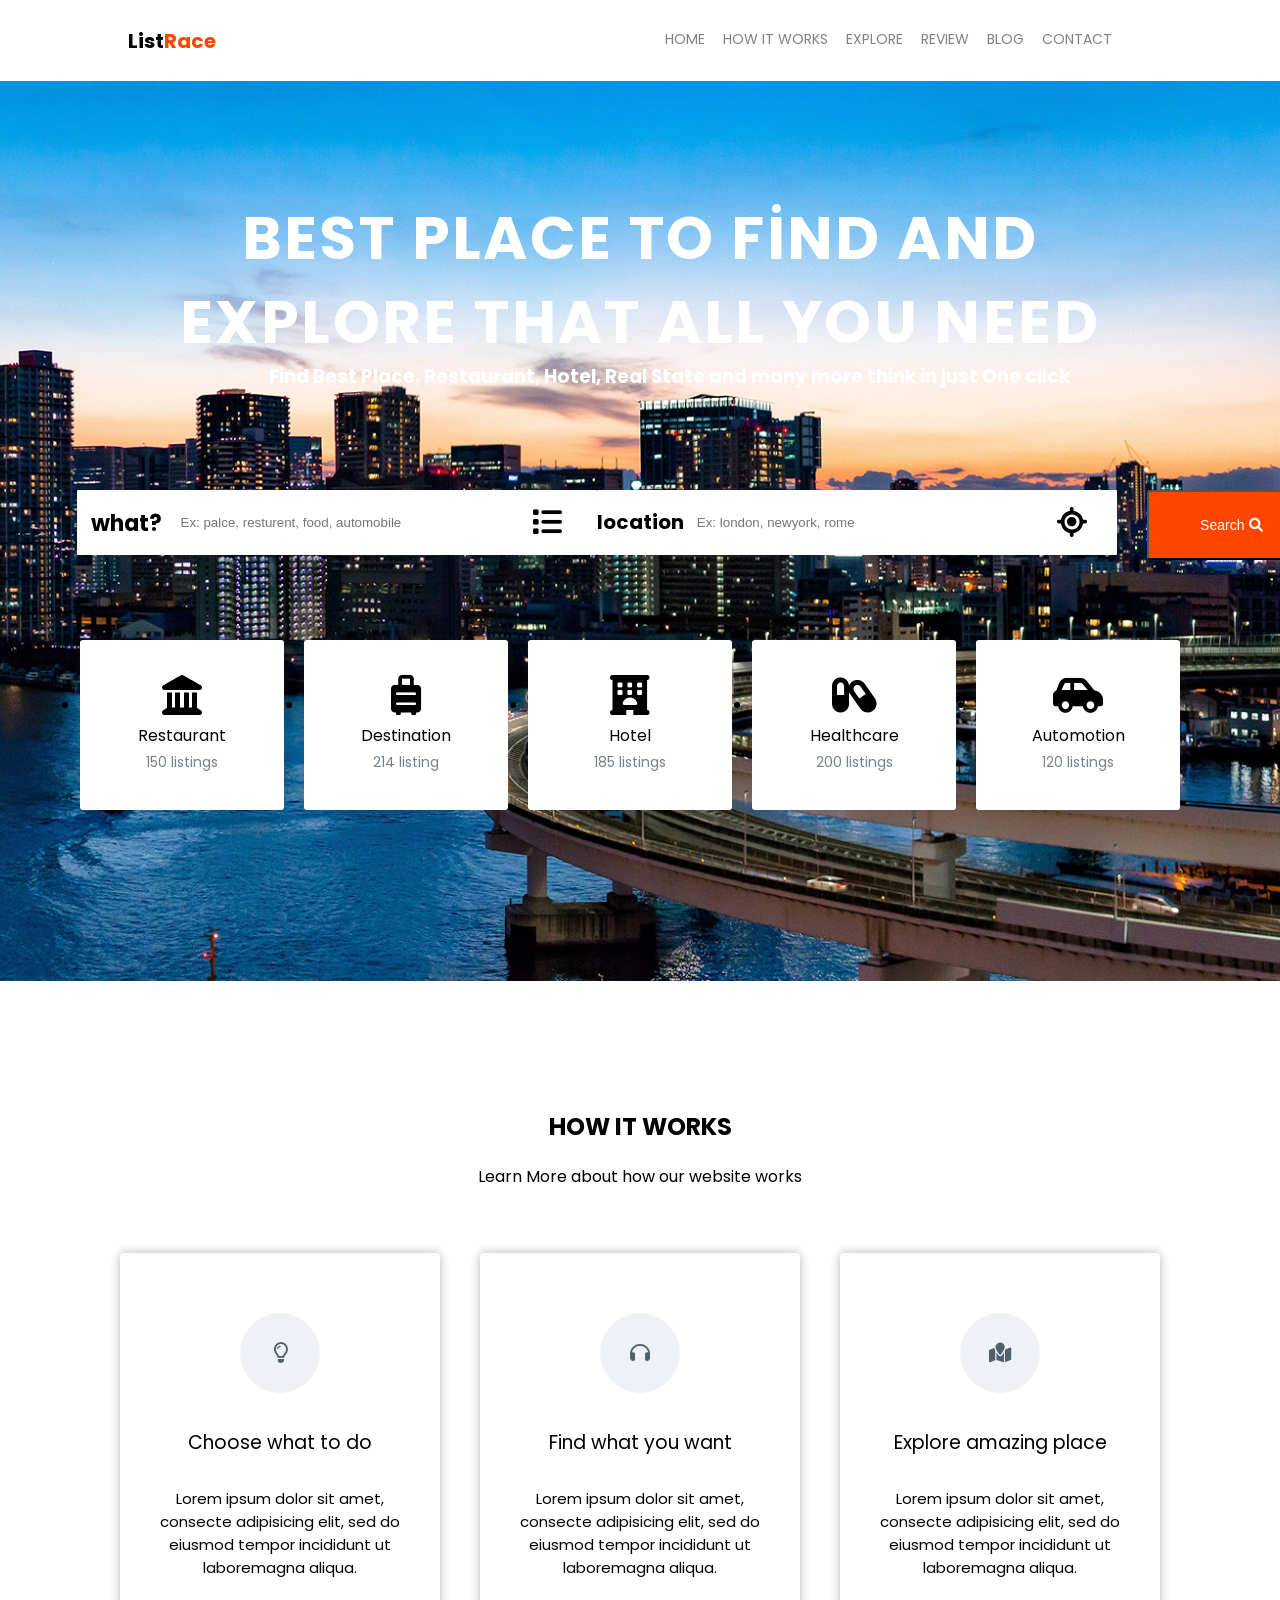
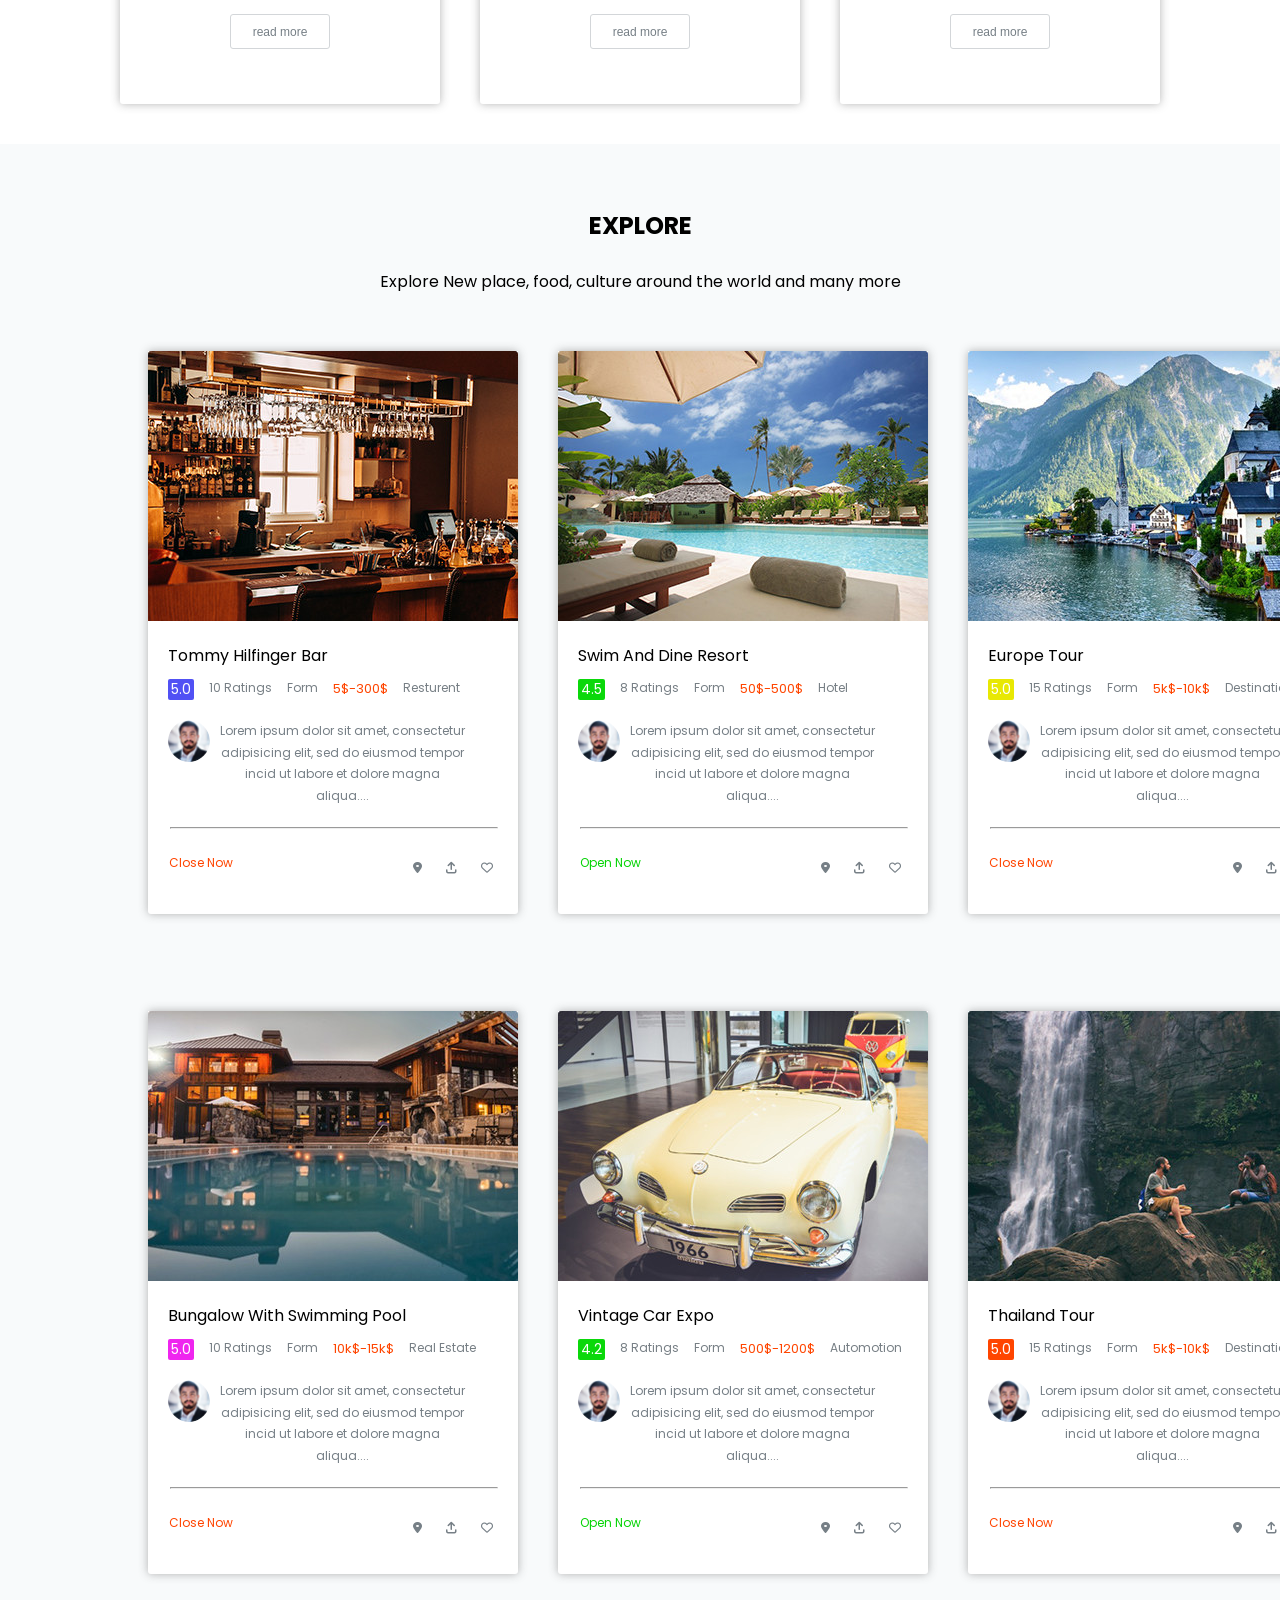
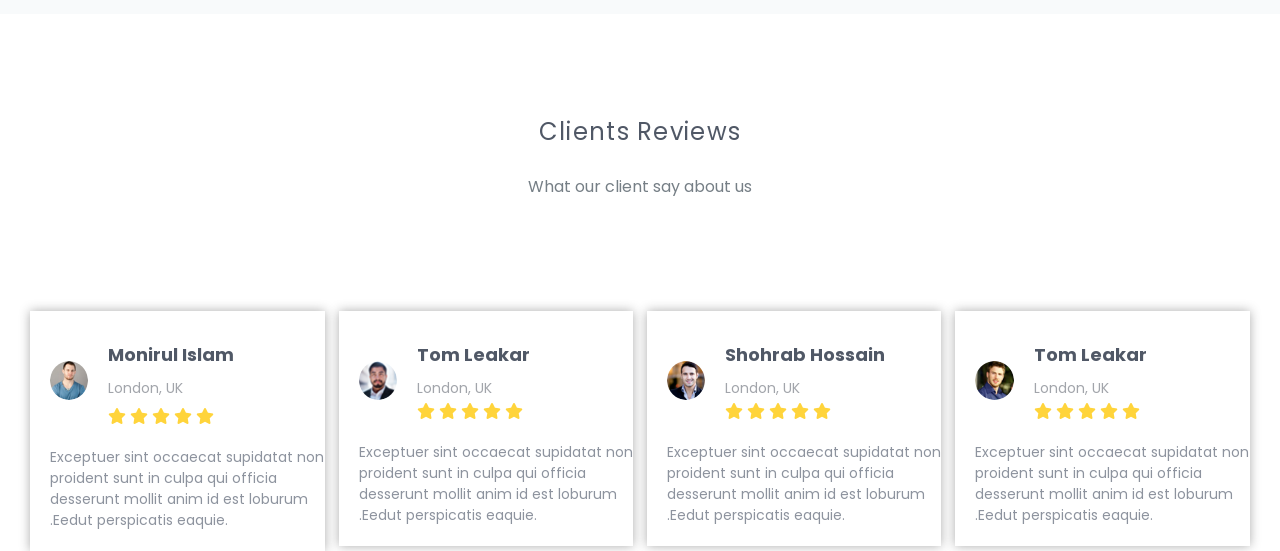
==== ListRace.html @ 0867ea4f "class=alti" ====
<!DOCTYPE html>
<html lang="tr">
<head>
     <meta charset="UTF-8">
     <meta name="viewport" content="width=device-width, initial-scale=1.0">
     <meta name="viewport" content="width=device-width, initial-scale=1.0">
     <title>site</title>
     <link rel="stylesheet" href="ListRace.css">
     <link rel="stylesheet" href="https://cdnjs.cloudflare.com/ajax/libs/font-awesome/6.0.0-beta3/css/all.min.css">
</head>
<body class="umumi">
    <div class="bir">
        <a class="List">List<span class="span">Race</span></a>
        <ul class="sira">
            <li><a class="biryazi" href="">HOME</a></li>
            <li><a class="biryazi" href="">HOW IT WORKS</a></li>
            <li><a class="biryazi" href="">EXPLORE</a></li>
            <li><a class="biryazi" href="">REVIEW</a></li>
            <li><a class="biryazi" href="">BLOG</a></li>
            <li><a class="biryazi" href="">CONTACT</a></li>
        </ul>
    </div>
    <div class="iki">
        <div class="fonn">
           <h3 class="best">Best place to find and explore
            that all you need</h3>
            <br>
            <h3 class="find">Find Best Place, Restaurant, Hotel, Real State and many more think in just One click</h3>
        </div>
        <div class="formlar">
        <div class="form">
            <h3 class="what">what?</h3>
            <i class="fa-solid fa-list"></i>
            <form action="#" method="post">
                <input class="form1" type="text" placeholder=" Ex: palce, resturent, food, automobile">
            </form>
        </div>
        <div class="form">
            <h3 class="location">location</h3>
            <i class="fa-solid fa-location-crosshairs"></i>
            <form action="#" method="post" >
                <input class="form1" type="text" placeholder="Ex: london, newyork, rome">
            </form>
        </div>
        <div>
            <button class="duyme1"> Search <i class="fa-solid fa-magnifying-glass"></i> </button>
        </div>
        </div>
       <div class="uc">
            <ul class="qutular">
                <li>
                    <div class="qutu">
                        <i class="fa-solid fa-landmark"></i>
                        <h2><a href="" class="Restaurant">Restaurant</a></h2>
                        <p class="listings">150 listings</p>
                    </div>
                </li>
                <li>
                    <div  class="qutu"> 
                        <i class="fa-solid fa-suitcase-rolling"></i>
                        <h2><a href="" class="Restaurant">Destination</a></h2>
                        <p class="listings">214 listing</p>
                    </div>
                </li>
                <li>
                    <div  class="qutu">
                        <i class="fa-solid fa-hotel"></i>
                        <h2><a href="" class="Restaurant">Hotel</a></h2>
                        <p class="listings">185 listings</p>
                    </div>
                </li>
                <li>
                    <div  class="qutu">
                        <i class="fa-solid fa-capsules"></i>
                        <h2><a href="" class="Restaurant">Healthcare</a></h2>
                        <p class="listings">200 listings</p>
                    </div>
                </li>
                <li>
                    <div  class="qutu">
                        <i class="fa-solid fa-car-side"></i>
                        <h2><a href="" class="Restaurant">Automotion</a></h2>
                        <p class="listings">120 listings</p>
                    </div>
                </li>
            </ul>
        </div>
    </div>
        <div class="dord">
            <div class="basliqhow">
                <h2>HOW IT WORKS</h2>
                <p class="learn">Learn More about how our website works</p>
            </div>
            <div class="qutular1">
                <div class="qutu1">
                    <div class="cevre1">
                        <i class="fa-regular fa-lightbulb fa-lg"></i>
                    </div>
                    <h2 class="choose1">Choose what to do</h2>
                    <p class="lorem1">Lorem ipsum dolor sit amet, consecte adipisicing elit, sed do eiusmod tempor incididunt ut laboremagna aliqua.</p>
                    <button class="button1">read more</button>
                </div>
                <div class="qutu1">
                    <div class="cevre1">
                        <i class="fa-solid fa-headphones fa-lg"></i>
                    </div>
                    <h2 class="choose1">Find what you want</h2>
                    <p class="lorem1">Lorem ipsum dolor sit amet, consecte adipisicing elit, sed do eiusmod tempor incididunt ut laboremagna aliqua.</p>
                    <button class="button1">read more</button>
                </div>
                <div class="qutu1">
                    <div class="cevre1">
                        <i class="fa-solid fa-map-location fa-lg"></i>
                    </div>
                    <h2 class="choose1">Explore amazing place</h2>
                    <p class="lorem1">Lorem ipsum dolor sit amet, consecte adipisicing elit, sed do eiusmod tempor incididunt ut laboremagna aliqua.</p>
                    <button class="button1">read more</button>
                </div>
            </div>
        </div>
        <div class="bes">
            <div class="basliqexplore">
                <h2>EXPLORE</h2>
                <p class="explorep2">Explore New place, food, culture around the world and many more</p>
            </div>
            <div class="qutular2">
                <div class="altqutu2">
                   <div class="qutu2">
                        <img src="image/e1.jpg" alt="">
                        <div class="gorunme2">
                            <button class="gorunmee2">best rated</button>
                        </div>
                        <div class="Gorunme2">
                            <i class="fa-solid fa-hashtag"></i>
                            <i class="fa-regular fa-bookmark"></i>
                        </div>
                        <h2 class="tommy2">Tommy Hilfinger Bar</h2>
                        <p class="p2">
                            <span class="bes1">5.0</span> 
                            <span class="rating2">10 ratings</span>
                            <span class="rating2">form</span>
                            <a class="price2">5$-300$</a>
                            <span class="rating2">resturent</span>
                        </p>
                        <div class="imgp">
                            <img class="img2" src="image/person.png" alt="">
                            <p class="lorem2">Lorem ipsum dolor sit amet, consectetur adipisicing elit, sed do eiusmod tempor incid ut labore et dolore magna aliqua....</p>
                        </div>
                        <hr class="xett2">
                        <div class="qutuson2">
                            <div class="close2">Close Now</div>
                            <div class="i2">
                                <i class="fa-solid fa-location-dot"></i>
                                <i class="fa-solid fa-arrow-up-from-bracket"></i>
                                <i class="fa-regular fa-heart"></i>
                            </div>
                        </div>
                   </div>
                   <div class="qutu2">
                        <img src="image/e2.jpg" alt="">
                        <div class="gorunme2">
                            <button class="gorunmee2">best rated</button>
                        </div>
                        <div class="Gorunme2">
                            <i class="fa-solid fa-hashtag"></i>
                            <i class="fa-regular fa-bookmark"></i>
                        </div>
                        <h2 class="tommy2">Swim And Dine Resort</h2>
                        <p class="p2">
                            <span class="bes2">4.5</span>
                            <span class="rating2">8 ratings</span>
                            <span class="rating2">form</span>
                            <a class="price2">50$-500$</a>
                            <span class="rating2"> hotel</span>
                        </p>
                        <div class="imgp">
                            <img class="img2" src="image/person.png" alt="">
                            <p class="lorem2">Lorem ipsum dolor sit amet, consectetur adipisicing elit, sed do eiusmod tempor incid ut labore et dolore magna aliqua....</p>
                        </div>
                        <hr class="xett2">
                        <div class="qutuson2">
                            <div class="open2">Open Now</div>
                            <div class="i2">
                                <i class="fa-solid fa-location-dot"></i>
                                <i class="fa-solid fa-arrow-up-from-bracket"></i>
                                <i class="fa-regular fa-heart"></i>
                            </div>
                        </div>
                   </div>
                   <div class="qutu2">
                        <img src="image/e3.jpg" alt="">
                        <div class="gorunme2">
                            <button class="gorunmee2">best rated</button>
                        </div>
                        <div class="Gorunme2">
                            <i class="fa-solid fa-hashtag"></i>
                            <i class="fa-regular fa-bookmark"></i>
                        </div>
                        <h2 class="tommy2">Europe Tour</h2>
                        <p class="p2">
                            <span class="bes3">5.0</span>
                            <span class="rating2">15 ratings</span>
                            <span class="rating2">form</span>
                            <a class="price2">5k$-10k$</a>
                            <span class="rating2">destination</span>
                        </p>
                        <div class="imgp">
                            <img class="img2" src="image/person.png" alt="">
                            <p class="lorem2">Lorem ipsum dolor sit amet, consectetur adipisicing elit, sed do eiusmod tempor incid ut labore et dolore magna aliqua....</p>
                        </div>
                        <hr class="xett2">
                        <div class="qutuson2">
                            <div  class="close2">Close Now</div>
                            <div class="i2">
                                <i class="fa-solid fa-location-dot"></i>
                                <i class="fa-solid fa-arrow-up-from-bracket"></i>
                                <i class="fa-regular fa-heart"></i>
                            </div>
                        </div>
                   </div>
                </div>
                <div class="altqutu2">
                    <div class="qutu2">
                        <img src="image/e4.jpg" alt="">
                        <div class="gorunme2">
                            <button class="gorunmee2">best rated</button>
                        </div>
                        <div class="Gorunme2">
                            <i class="fa-solid fa-hashtag"></i>
                            <i class="fa-regular fa-bookmark"></i>
                        </div>
                        <h2 class="tommy2">Bungalow With Swimming Pool</h2>
                        <p class="p2">
                            <span class="bes4">5.0</span>
                            <span class="rating2">10 ratings</span>
                            <span class="rating2">form</span> 
                            <a class="price2">10k$-15k$</a>
                            <span class="rating2">real estate</span>
                        </p>
                        <div class="imgp">
                            <img class="img2" src="image/person.png" alt="">
                            <p class="lorem2">Lorem ipsum dolor sit amet, consectetur adipisicing elit, sed do eiusmod tempor incid ut labore et dolore magna aliqua....</p>
                        </div>
                        <hr class="xett2">
                        <div class="qutuson2">
                            <div  class="close2">Close Now</div>
                            <div class="i2">
                                <i class="fa-solid fa-location-dot"></i>
                                <i class="fa-solid fa-arrow-up-from-bracket"></i>
                                <i class="fa-regular fa-heart"></i>
                            </div>
                        </div>
                    </div>
                    <div class="qutu2">
                        <img src="image/e5.jpg" alt="">
                        <div class="gorunme2">
                            <button class="gorunmee2">best rated</button>
                        </div>
                        <div class="Gorunme2">
                            <i class="fa-solid fa-hashtag"></i>
                            <i class="fa-regular fa-bookmark"></i>
                        </div>
                        <h2 class="tommy2">Vintage Car Expo</h2>
                        <p class="p2">
                            <span class="bes5">4.2</span>
                            <span class="rating2">8 ratings</span>
                            <span class="rating2">form</span> 
                            <a class="price2">500$-1200$</a>
                            <span class="rating2">automotion</span>
                        </p>
                        <div class="imgp">
                            <img class="img2" src="image/person.png" alt="">
                            <p class="lorem2">Lorem ipsum dolor sit amet, consectetur adipisicing elit, sed do eiusmod tempor incid ut labore et dolore magna aliqua....</p>
                        </div>
                        <hr class="xett2">
                        <div class="qutuson2">
                            <div class="open2">Open Now</div>
                            <div class="i2">
                                <i class="fa-solid fa-location-dot"></i>
                                <i class="fa-solid fa-arrow-up-from-bracket"></i>
                                <i class="fa-regular fa-heart"></i>
                            </div>
                        </div>
                    </div>
                    <div class="qutu2">
                        <img src="image/e6.jpg" alt="">
                        <div class="gorunme2">
                            <button class="gorunmee2">best rated</button>
                        </div>
                        <div class="Gorunme2">
                            <i class="fa-solid fa-hashtag"></i>
                            <i class="fa-regular fa-bookmark"></i>
                        </div>
                        <h2 class="tommy2">Thailand Tour</h2>
                        <p class="p2">
                            <span class="bes6">5.0</span>
                            <span class="rating2">15 ratings</span>
                            <span class="rating2">form</span>
                            <a class="price2">5k$-10k$</a>
                            <span class="rating2">destination</span>
                        </p>
                        <div class="imgp">
                            <img class="img2" src="image/person.png" alt="">
                            <p class="lorem2">Lorem ipsum dolor sit amet, consectetur adipisicing elit, sed do eiusmod tempor incid ut labore et dolore magna aliqua....</p>
                        </div>
                        <hr class="xett2">
                        <div class="qutuson2">
                            <div  class="close2">Close Now</div>
                            <div class="i2">
                                <i class="fa-solid fa-location-dot"></i>
                                <i class="fa-solid fa-arrow-up-from-bracket"></i>
                                <i class="fa-regular fa-heart"></i>
                            </div>
                        </div>
                    </div>
                </div>
            </div>
        </div>


        <div class="alti">
            <div class="altibasliq">
                <h2 class="clients">Clients Reviews</h2>
                <p class="whatour">What our client say about us</p>
            </div>
            <div class="altiqutular">
                <div class="altiqutu">
                    <div class="imgh2h4">
                        <img class="altiimg" src="image/c2 (1).png">
                        <div class="h2h4">
                            <h2 class="monirul">Monirul Islam</h2>
                            <h4 class="london">London, UK</h4>
                            <div class="star">
                                <i class="fa-solid fa-star" style="color: #FFD43B;"></i>
                                <i class="fa-solid fa-star" style="color: #FFD43B;"></i>
                                <i class="fa-solid fa-star" style="color: #FFD43B;"></i>
                                <i class="fa-solid fa-star" style="color: #FFD43B;"></i>
                                <i class="fa-solid fa-star" style="color: #FFD43B;"></i>
                            </div>
                        </div>
                    </div>
                    <div>
                       <p class="exceptuer"> Exceptuer sint occaecat supidatat non proident sunt in culpa qui officia desserunt mollit anim id est loburum .Eedut perspicatis eaquie.</p>
                    </div>
                </div>
                <div class="altiqutu">
                    <div class="imgh2h4">
                        <img class="altiimg" src="image/person.png">
                        <div class="h2h4">
                            <h2 class="monirul">Tom Leakar</h2>
                            <h4 class="london">London, UK</h4>
                            <div>
                                <i class="fa-solid fa-star" style="color: #FFD43B;"></i>
                                <i class="fa-solid fa-star" style="color: #FFD43B;"></i>
                                <i class="fa-solid fa-star" style="color: #FFD43B;"></i>
                                <i class="fa-solid fa-star" style="color: #FFD43B;"></i>
                                <i class="fa-solid fa-star" style="color: #FFD43B;"></i>
                            </div>
                        </div>
                    </div>
                    <div>
                       <p class="exceptuer"> Exceptuer sint occaecat supidatat non proident sunt in culpa qui officia desserunt mollit anim id est loburum .Eedut perspicatis eaquie.</p>
                    </div>
                </div>
                <div class="altiqutu">
                    <div class="imgh2h4">
                        <img class="altiimg" src="image/c3.png">
                        <div class="h2h4">
                            <h2 class="monirul">Shohrab Hossain</h2>
                            <h4 class="london">London, UK</h4>
                            <div>
                                <i class="fa-solid fa-star" style="color: #FFD43B;"></i>
                                <i class="fa-solid fa-star" style="color: #FFD43B;"></i>
                                <i class="fa-solid fa-star" style="color: #FFD43B;"></i>
                                <i class="fa-solid fa-star" style="color: #FFD43B;"></i>
                                <i class="fa-solid fa-star" style="color: #FFD43B;"></i>
                            </div>
                        </div>
                    </div>
                    <div>
                       <p class="exceptuer"> Exceptuer sint occaecat supidatat non proident sunt in culpa qui officia desserunt mollit anim id est loburum .Eedut perspicatis eaquie.</p>
                    </div>
                </div>
                <div class="altiqutu">
                    <div class="imgh2h4">
                        <img class="altiimg" src="image/c4.png">
                        <div class="h2h4">
                            <h2 class="monirul">Tom Leakar</h2>
                            <h4 class="london">London, UK</h4>
                            <div>
                                <i class="fa-solid fa-star" style="color: #FFD43B;"></i>
                                <i class="fa-solid fa-star" style="color: #FFD43B;"></i>
                                <i class="fa-solid fa-star" style="color: #FFD43B;"></i>
                                <i class="fa-solid fa-star" style="color: #FFD43B;"></i>
                                <i class="fa-solid fa-star" style="color: #FFD43B;"></i>
                            </div>
                        </div>
                    </div>
                    <div>
                       <p class="exceptuer"> Exceptuer sint occaecat supidatat non proident sunt in culpa qui officia desserunt mollit anim id est loburum .Eedut perspicatis eaquie.</p>
                    </div>
                </div>
            </div>
        </div>
</body>
---- ListRace.css ----
*{
    padding: 0;
    margin: 0;
}
@font-face {
    font-family: 'Poppins';
    src: url('fonts/Poppins-Regular.ttf') format('truetype');
    font-weight: normal;
    font-style: normal; 
}

@font-face {
    font-family: 'Poppins'; 
    src: url('fonts/Poppins-Bold.ttf') format('truetype'); 
    font-weight: bold; 
    font-style: normal;
}

.umumi{
    font-family:'poppins', sans-serif;
    display: flex;
    flex-direction: column;
}
.bir{
    position: sticky;
    top:0;
    background-color: white;
    z-index: 3;
    padding-top: 2%;
    padding-bottom: 2%;
    width:100%;
    height: 10%;
}
.sira{
    display:flex;
    float: right;
    list-style:none;
    margin-right: 150px;
}
.biryazi:hover{
    color:orangered;
}
.biryazi{
    margin-right: 18px;
    font-size: 14px;
    font-weight: 500;
    color:rgb(128, 128, 128);
    text-decoration: dotted;
}
.List{
    margin-left:10%;
    font-weight:700 ;
    font-size: 20px;
    text-transform: capitalize;
}
.span{
    font-weight:700 ;
    font-size: 20px;
    text-transform: capitalize;
    color: orangered;
}

.iki{
    background-image:url(image/download.jpg);
    background-size: cover;
    background-position: center; 
    background-repeat: no-repeat;
    position: relative; 
    width:100%;
    height: 100vh;
    display:flex;
    flex-direction: column;
}
.best{
    text-transform: uppercase;
    letter-spacing: 2.4px;
    line-height: 1.4;
    font-size: 60px;
    text-align: center;
    margin-top: 9%;
    margin-left:13%;
    margin-right:13%;
    position: absolute;
    color: white; 

}
.find{
    text-align: center;
    margin-top:20%;
    margin-left:21%;
    position: absolute;
    color: white;
}
.formlar{
    display: flex;
    margin-top: 30%;
    margin-left:6%;
}
.form1{
    height: 65px;
    width: 350px;
    padding-left: 100px;
    padding-right: 70px;
    border:0;
    border-radius: 1px;
    transition: none
}
.form1:focus{
    outline: none;
    transform: none;
}
.what{
    position: absolute;
    margin-top: 17px;
    padding-left: 14px;
    font-size: 22px;
}
.location{
    position: absolute;
    margin-top: 17px;
    padding-left:0;
    font-size: 20px;
    padding-right: 10px;
}
.fa-location-crosshairs{
    position: absolute;
    margin-top:17px;
    margin-left:460px;
    font-size: 30px;
}
.fa-list{
    position: absolute;
    margin-top:17px;
    margin-left:455px;
    font-size: 30px;
}
.duyme1{
   background-color: orangered;
   display: flex;
    justify-content: center;
    align-items: center;
    font-size: 14px;
    color:white;
    width: 170px;
    height: 70px;
    text-transform: capitalize;
    margin-left: 30px;
    border-radius: 3px;
}
.duyme1:hover{
    background-color:rgb(210, 27, 27);
    transition: 1s;
}
.fa-magnifying-glass{
    margin-left: 5px;
}
.qutu{
    background-color: white;
    display: flex;
    align-items: center;
    flex-direction: column;
    justify-content: center;
    width: 204px;
    height: 170px;
    border-radius: 3px;
    margin-right: 20px;
    margin-bottom: 20px;
    box-shadow: 0 0 10px rgba(71, 71, 71, .2);
}
.qutu:hover{
    background-color: orangered;
    transition: 1s;
}
.qutu:hover a,
.qutu:hover i, 
.qutu:hover h2, 
.qutu:hover p {
    color: white;
}
.Restaurant{
    display: inline-block;
    text-decoration: none;
    color:black;
    font-size: 16px;
    padding: 0;
    font-weight: 500;
}
.listings{
    margin: 0;
    color: #778188;
    font-size: 14px;
    line-height: 1.8;
}
.fa-landmark{
    font-size:40px;
}
.fa-suitcase-rolling{
    font-size:40px;
}
.fa-hotel{
    font-size:40px;
}
.fa-capsules{
    font-size:40px;
}
.fa-car-side{
    font-size:40px;
}
.qutular{
    display:flex;
    justify-content: center;
    margin-top:80px;
}

.dord{
    margin-top:10%;
    width:100%;
    height: 100%;
}
.basliqhow{
    display: flex;
    flex-direction: column;
    text-align: center;
}
.learn{
    margin-top: 20px;
}
.qutular1{
    margin-top: 5%;
    display: flex;
    justify-content: center;
}
.qutu1{
    padding-bottom: 35px;
    margin-left:20px;
    margin-right:20px;
    margin-bottom: 40px;
    box-shadow: 0 0 10px rgba(71, 71, 71, .4);
    width:25%;
    text-align: center;
    border-radius: 3px;
}
.qutu1:hover{
    background-color:orangered;
    transition: 1s;
}
.qutu1:hover i{
    background-color:orangered;
}
.qutu1:hover h2,
.qutu1:hover p{
    color: white;
}
.qutu1:hover button{
    color: orangered;
}
.qutu1:hover button{
    background-color: white;
}
.cevre1{
    margin-top: 60px;
    display: inline-block;
    color: #50616c;
    width: 80px;
    height: 80px;
    line-height: 80px;
    background: #eef2f6;
    border-radius: 50%;
}
.choose1{
    margin-top: 35px;
    font-weight: 500;
    font-size: 19px;
}
.lorem1{
    margin-top: 30px;
    font-size:15px ;
    margin-left:20px;
    margin-right:20px;

}
.button1{
    margin-bottom: 20px;
    margin-top: 35px;
    display: inline-block;
    width: 100px;
    height: 35px;
    font-size: 12px;
    background: 0 0;
    color: #767f86;
    border: 1px solid #d3d6d9;
    border-radius: 3px;
}

.bes{
    display: flex;
    flex-direction: column;
    background-color: #f8fafb;
}
.basliqexplore{
    margin-top: 5%;
    display: flex;
    flex-direction: column;
    text-align: center;
}
.explorep2{
    margin-top:2%;
}
.qutular2{
    display: flex;
    flex-direction: column;
    margin-left:10%;
}
.altqutu2{
    display: flex;
    margin-top:5%;
}
.qutu2:hover {
    box-shadow: 0 0 10px #767f86;
    transition: 1s;
}
.qutu2{
    background-color: white;
    padding-bottom: 35px;
    margin-left:20px;
    margin-right:20px;
    margin-bottom: 40px;
    box-shadow: 0 0 10px rgba(71, 71, 71, .4);
    text-align: center;
    border-radius: 3px;
    position: relative; 
    transition: box-shadow 0.3s ease; 
}
.gorunme2 {
    position: absolute;
    bottom:54%;
    left:30px;
    transform: translate(-50%, -50%); 
    opacity: 0; 
    transform: translateY(30px);
    transition: opacity 0.3s ease, transform 0.3s ease; 
}
.qutu2:hover .gorunme2 {
    opacity: 1; 
    transform: translateY(0);
}
.gorunmee2 {
    padding: 5px 5px;
    background-color:orangered;
    color:white;
    border: none;
    font-size: 12px;
    font-weight: bold;
    cursor: pointer;
    border-radius: 5px;
    transition: background-color 0.3s ease;
}
.gorunmee2:hover {
    background-color:orangered;
    color: white;
}
.Gorunme2{
    display: flex;
    position: absolute;
    bottom:54%;
    left:310px;
    transform: translate(-50%, -50%); 
    opacity: 0; 
    transform: translateY(30px);
    transition: opacity 0.3s ease, transform 0.3s ease; 
}
.qutu2:hover .Gorunme2 {
    opacity: 1; 
    transform: translateY(0);
}
.fa-hashtag{
    padding: 7px 7px;
    margin-right:6px;
    background-color:rgb(49, 46, 83);
    color:white;
    border: none;
    font-size: 12px;
    font-weight: bold;
    cursor: pointer;
    transition: background-color 0.3s ease;
}
.fa-hashtag:hover{
    background-color:rgb(49, 46, 83);
    color: white;
}
.fa-bookmark{
    padding: 7px 7px;
    margin-right:6px;
    background-color:rgb(49, 46, 83);
    color:white;
    border: none;
    font-size: 12px;
    font-weight: bold;
    cursor: pointer;
    transition: background-color 0.3s ease;
}
.fa-bookmark:hover{
    background-color:rgb(49, 46, 83);
    color: white;
}
.p2{
    margin-top: 3%;
    display: flex;
}
.tommy2{
    margin-top: 4%;
    margin-left: 20px;
    text-align: left;
    font-size: 16px;
    padding: 0;
    font-weight: 500;
}
.bes1{
    font-size:14px;
    background-color: rgb(81, 81, 244);
    color: white;
    border-radius:2px;
    padding-left:3px;
    padding-right: 3px;
    margin-left:20px;
}
.bes2{
    font-size:14px;
    background-color:rgb(10, 216, 10);
    color: white;
    border-radius:2px;
    padding-left:3px;
    padding-right: 3px;
    margin-left:20px;
}
.bes3{
    font-size:14px;
    background-color:rgb(232, 232, 3);
    color: white;
    border-radius:2px;
    padding-left:3px;
    padding-right: 3px;
    margin-left:20px;
}
.bes4{
    font-size:14px;
    background-color:rgb(239, 37, 239);
    color: white;
    border-radius:2px;
    padding-left:3px;
    padding-right: 3px;
    margin-left:20px;
}
.bes5{
    font-size:14px;
    background-color:rgb(10, 216, 10);
    color: white;
    border-radius:2px;
    padding-left:3px;
    padding-right: 3px;
    margin-left:20px;
}
.bes6{
    font-size:14px;
    background-color:orangered;
    color: white;
    border-radius:2px;
    padding-left:3px;
    padding-right: 3px;
    margin-left:20px;
}
.rating2{
    margin-left:15px;
    font-size: 12px;
    color: #777f85;
    text-transform: capitalize;
    font-weight: 400;
}
.price2{
    margin-left:15px;
    color:orangered;
    font-size:13px ;
}
.imgp{
    margin-top:20px;
    display: flex;
    padding-left:20px;
}
.img2{
    cursor: pointer;
    width:12%;
    height:12%;
    border-radius:50%;
}
.lorem2{
    margin-left: 7px;
    width: 250px;
    font-size:12px;
    color: #767f86;
    line-height: 1.8;
}
.xett2{
    color: #afb2b4;
    width: 88%;  
    margin-left:6%;
    margin-top:20px;
}
.qutuson2{
    display: flex;
    justify-content: center;
    margin-top:25px;
    margin-left: 15px;
}
.i2{
    margin-left: 180px;
}
.close2{
    cursor: pointer;
    color: orangered;
    font-size:12px;
}
.open2{
    cursor: pointer;
    color: rgb(6, 212, 6);
    font-size:12px;
}
.fa-location-dot{
    cursor: pointer;
    margin-right:20px;
    font-size: 12px;
    color: #767f86;
}
.fa-location-dot:hover{
    color: orangered;
}
.fa-arrow-up-from-bracket{
    cursor: pointer;
    margin-right:20px;
    font-size: 12px;
    color: #767f86;
}
.fa-arrow-up-from-bracket:hover{
    color: orangered;
}
.fa-heart{
    cursor: pointer;
    margin-right:20px;
    font-size: 12px;
    color: #767f86;
}
.fa-heart:hover{
    color: orangered;
}



.altibasliq{
    display: flex;
    flex-direction: column;
    text-align: center;
}
.clients{
    margin-top: 100px;
    color: #505866;
    font-size: 24px;
    font-weight:500;
    margin-bottom:24px;
    letter-spacing: 1.3px;
}
.whatour{
    font-size: 16px;
    color: #767f86;
    line-height: 1.8;
    text-transform: initial;
}
.altiqutular{
    display: flex;
    justify-content: center;
}
.altiqutu{
    margin-left:7px;
    margin-right:7px;
    margin-top: 110px;
    height:100%;
    width:23%;
    background-color: white;
    display: flex;
    flex-direction: column;
    box-shadow: 0 0 10px rgba(47, 47, 47, 0.4);
}
.altiimg{
    margin-top:50px;
    margin-left: 20px;
    width:13%;
    height:13%;
    border-radius:50%;
}
.imgh2h4{
    display: flex;
}
.h2h4{
    margin-top: 30px;
    margin-left: 20px;
}
.monirul{
    color: #505866;
    font-size:18px;
}
.london{
    color: #a2a5ab;
    font-size: 14px;
    font-weight: 400;
    margin-top: 10px;
}
.star{
    margin-top:5px;
}
.exceptuer{
    margin-left: 20px;
    margin-top:18px;
    color: #8d939e;
    font-size: 14px;
    font-weight:300;
    padding-bottom: 20px;
}
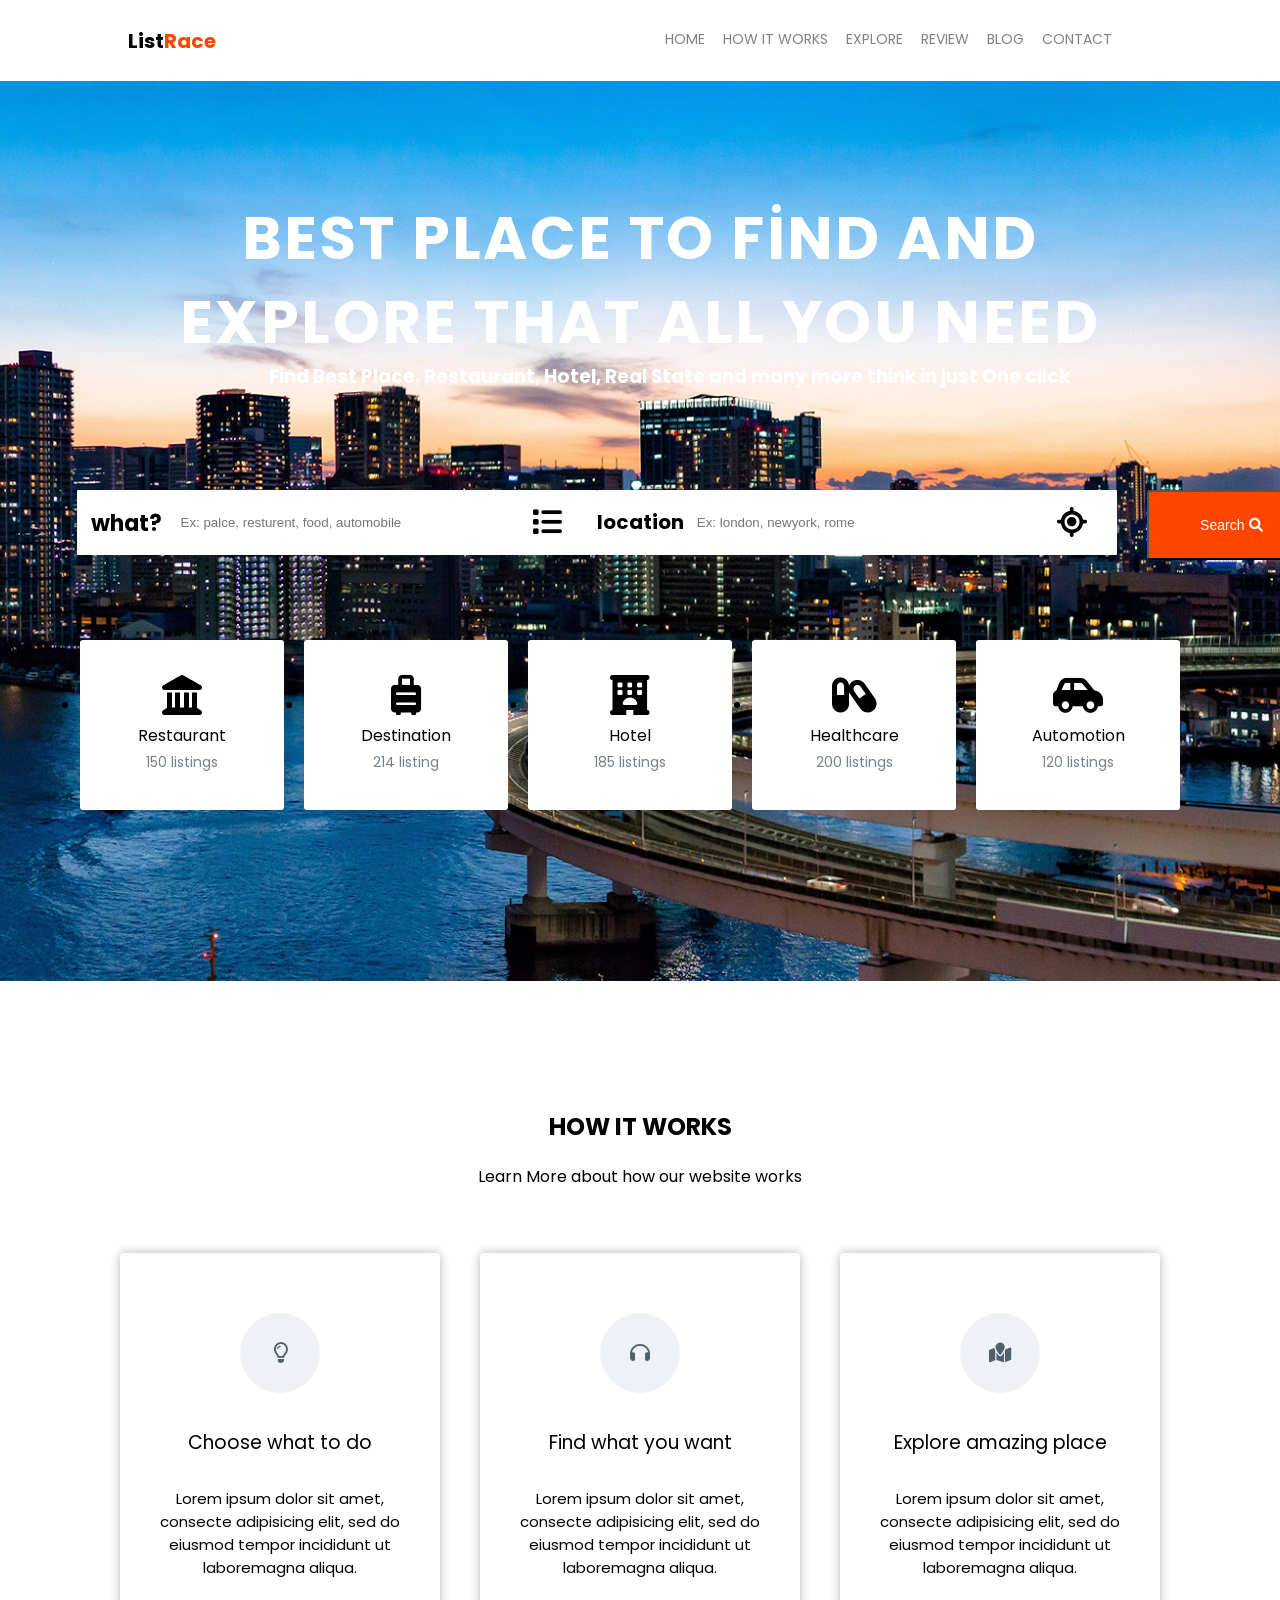
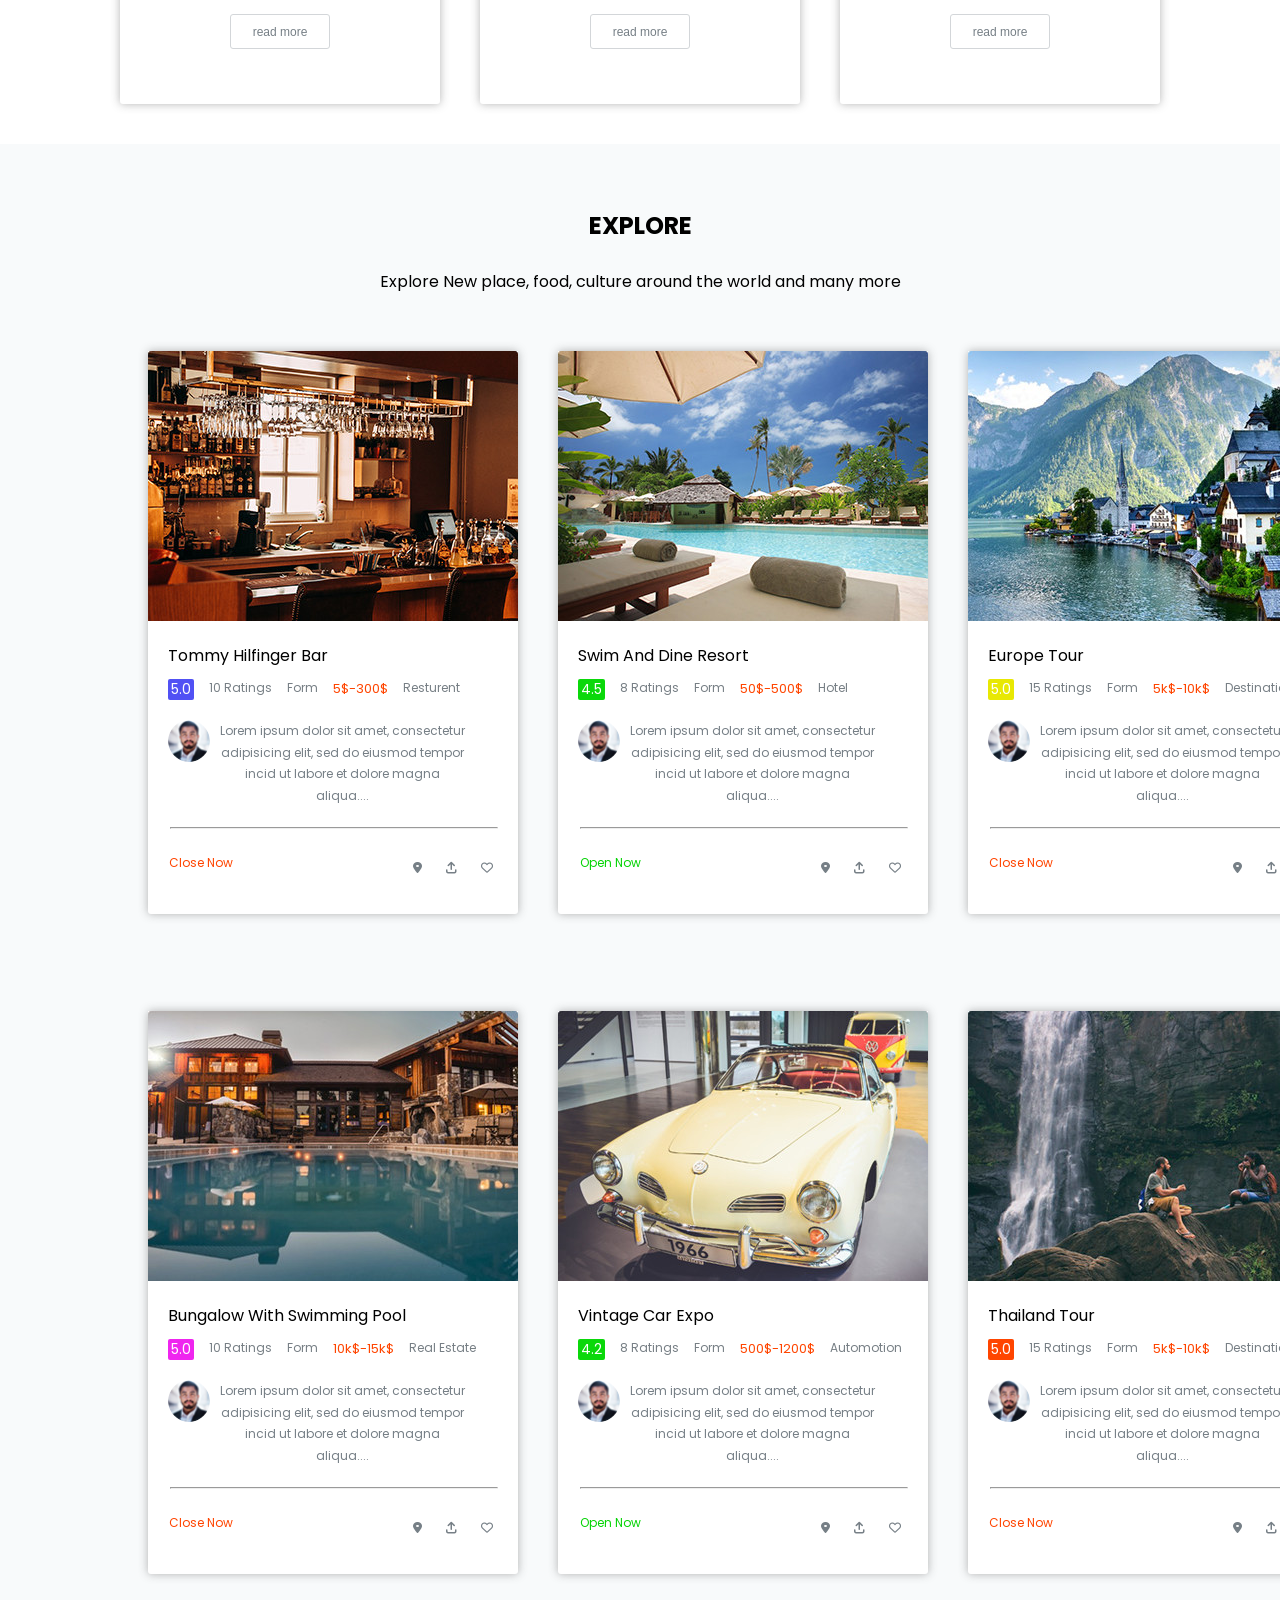
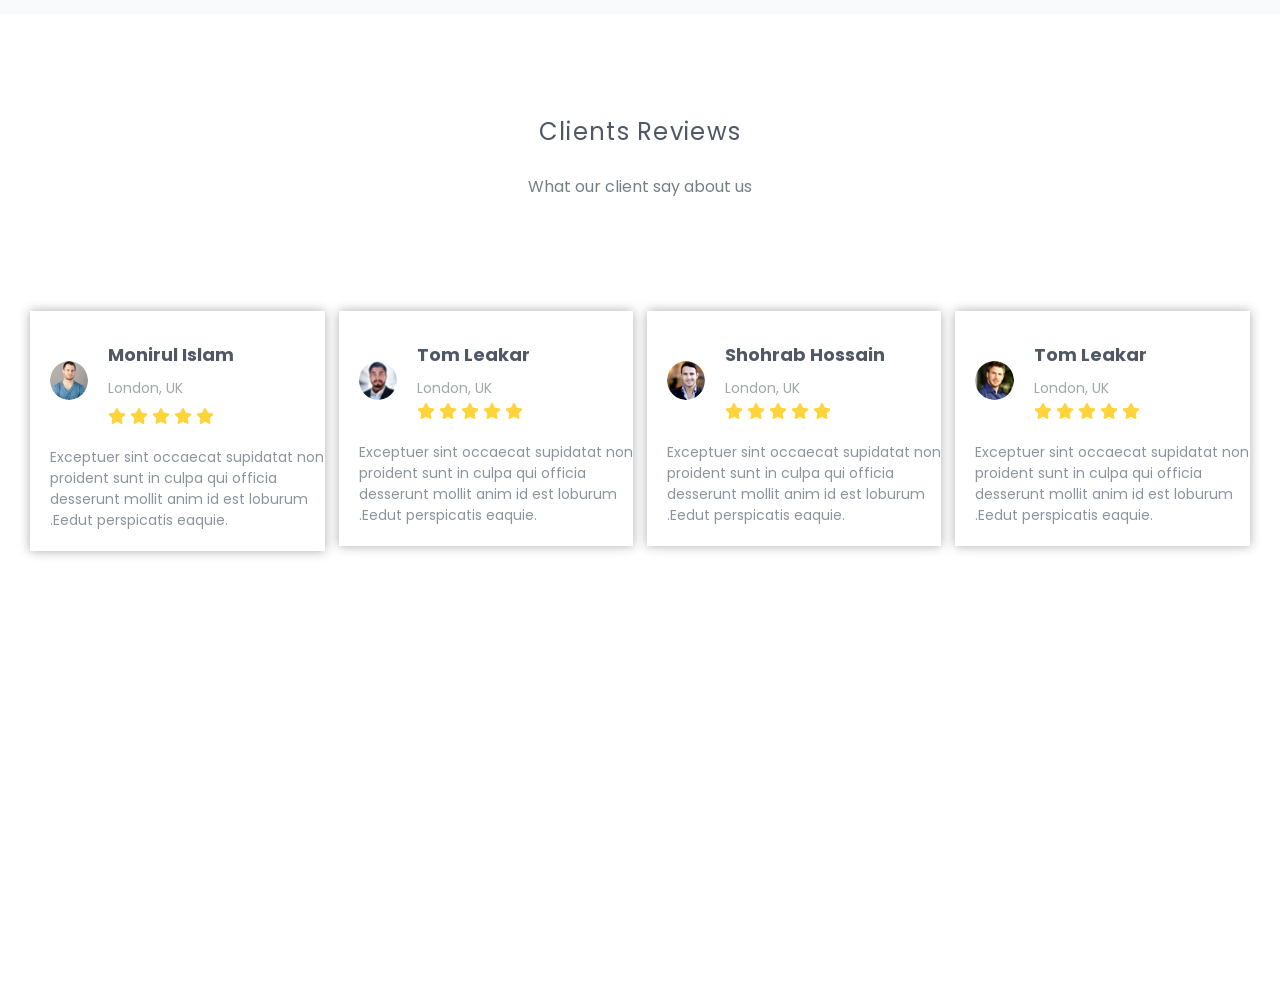
==== commit fc42d88e: "class=yeddi" ====
--- a/ListRace.html
+++ b/ListRace.html
@@ -402,4 +402,24 @@
                 </div>
             </div>
         </div>
+        <div class="yeddi">
+            <div class="qutularyeddi">
+                <div class="qutuyeddi">
+                    <div class="k">90 K+</div>
+                    <h3 class="listing">listings</h3>
+                </div>
+                <div class="qutuyeddi">
+                    <div class="k">40 K+</div>
+                    <h3 class="listing">listing categories</h3>
+                </div>
+                <div class="qutuyeddi">
+                    <div class="k">65 K+</div>
+                    <h3 class="listing">visitors</h3>
+                </div>
+                <div class="qutuyeddi">
+                    <div class="k">50 K+</div>
+                    <h3 class="listing">happy clients</h3>
+                </div>
+            </div>
+        </div>
 </body>
--- a/ListRace.css
+++ b/ListRace.css
@@ -553,7 +553,9 @@
 }
 
 
-
+.alti{
+    padding-bottom:70px;
+}
 .altibasliq{
     display: flex;
     flex-direction: column;
@@ -623,18 +625,51 @@
     font-weight:300;
     padding-bottom: 20px;
 }
-
-
-
-
-
-
-
-
-
-
-
-
-
-
-
+.yeddi{
+    position: relative;
+    display: flex;
+    align-items: center;
+    background: url(image/counter-banner.jpg) no-repeat fixed;
+    background-position: center;
+    background-size: cover;
+    padding: 127px 0 120px;
+}
+.qutularyeddi{
+    margin-left: 10%;
+    display: flex;
+}
+.qutuyeddi{
+    text-align: center;
+    padding-right: 15px;
+    padding-left: 15px;
+    margin-right: auto;
+    margin-left:auto;
+    margin-left:60px;
+}
+.k{
+    display: flex;
+    justify-content: center;
+    color:white;
+    font-size: 60px;
+}
+.listing{
+    color:white;
+    font-size: 24px;
+    text-transform: capitalize;
+    font-weight: 500;
+}
+
+
+
+
+
+
+
+
+
+
+
+
+
+
+
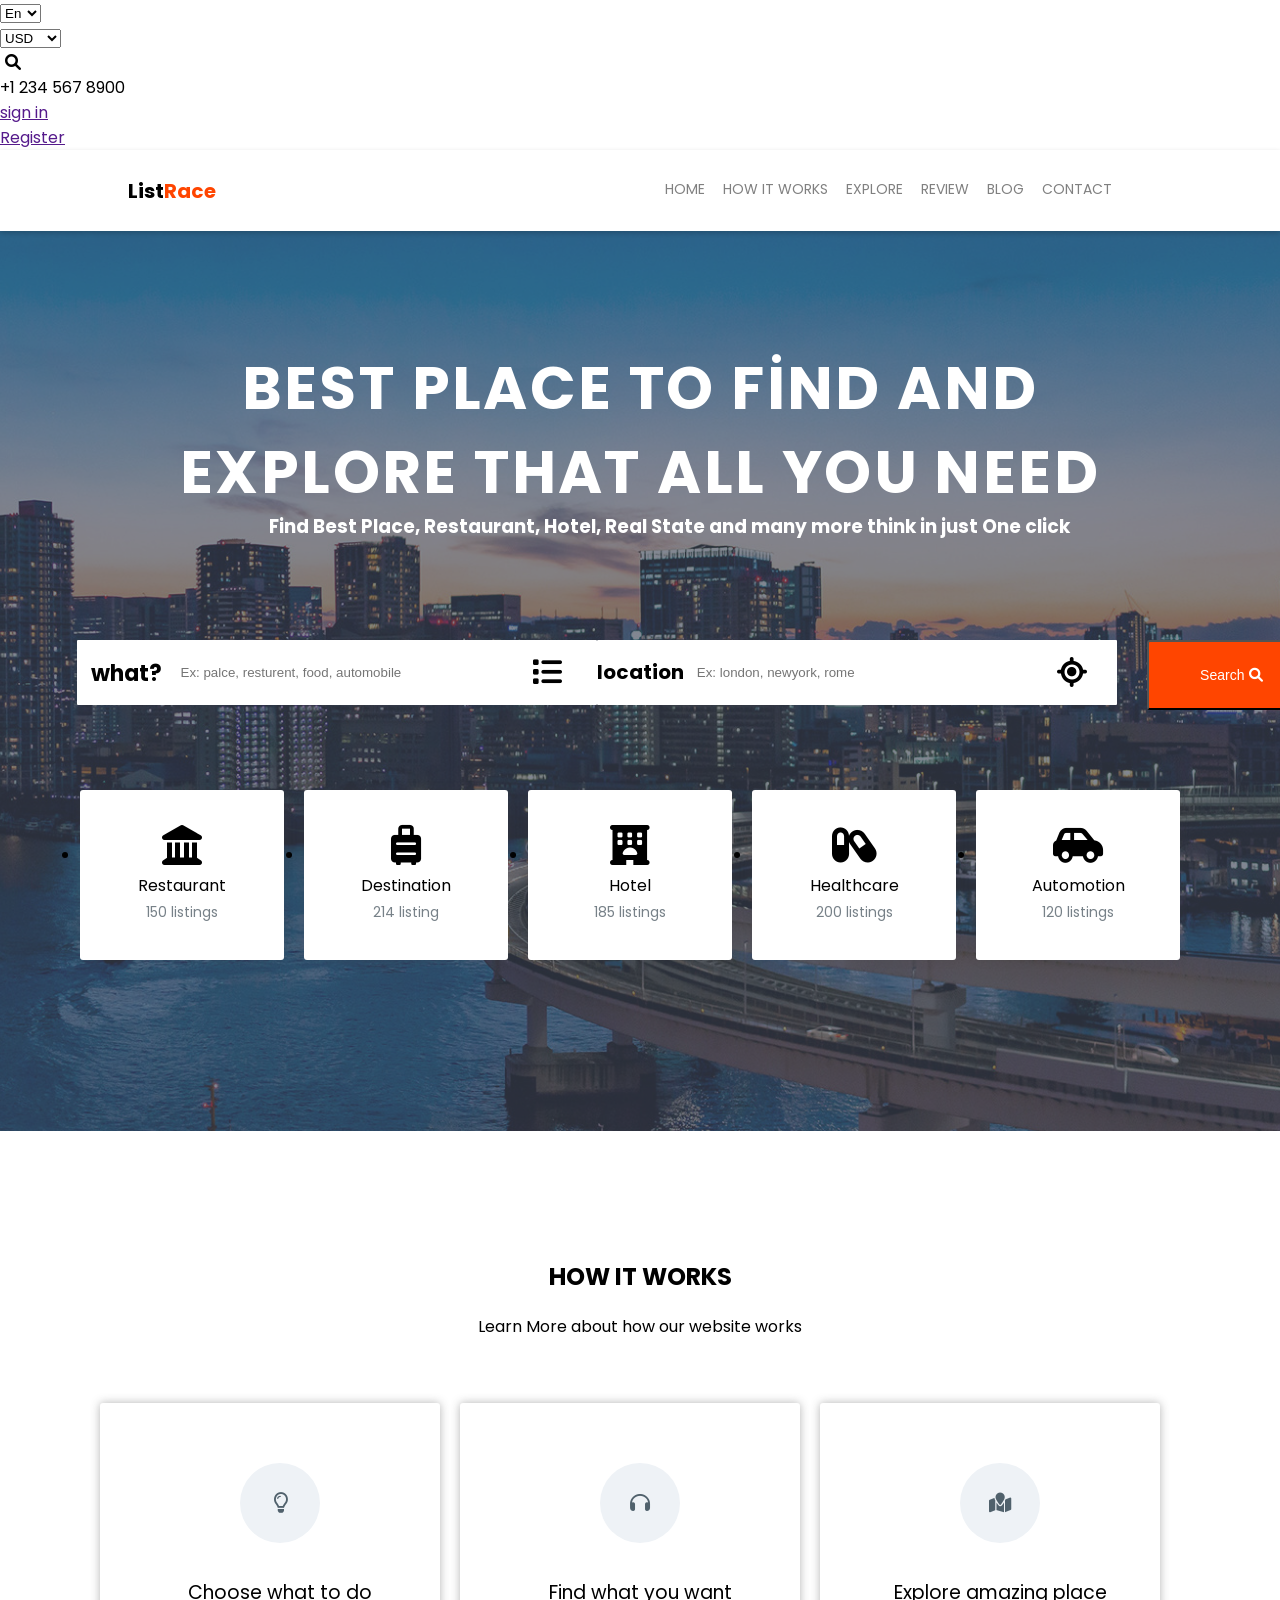
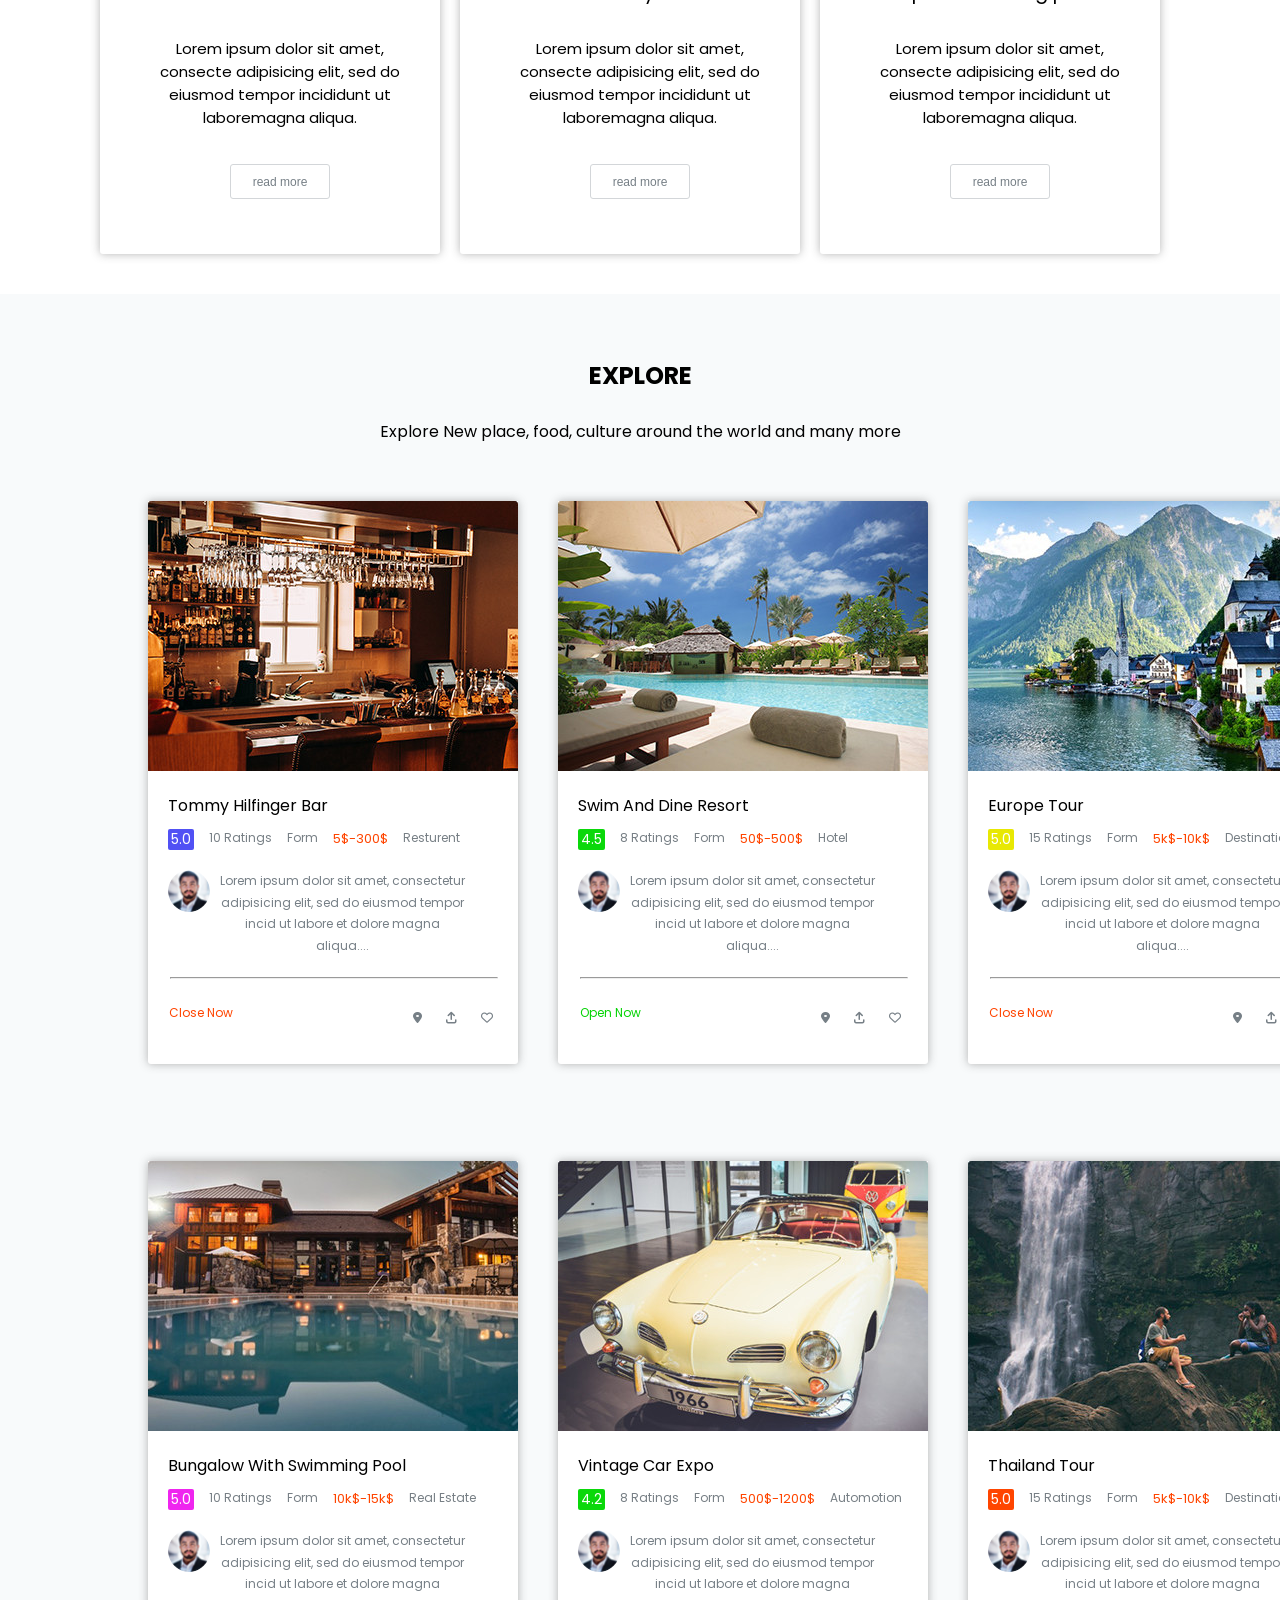
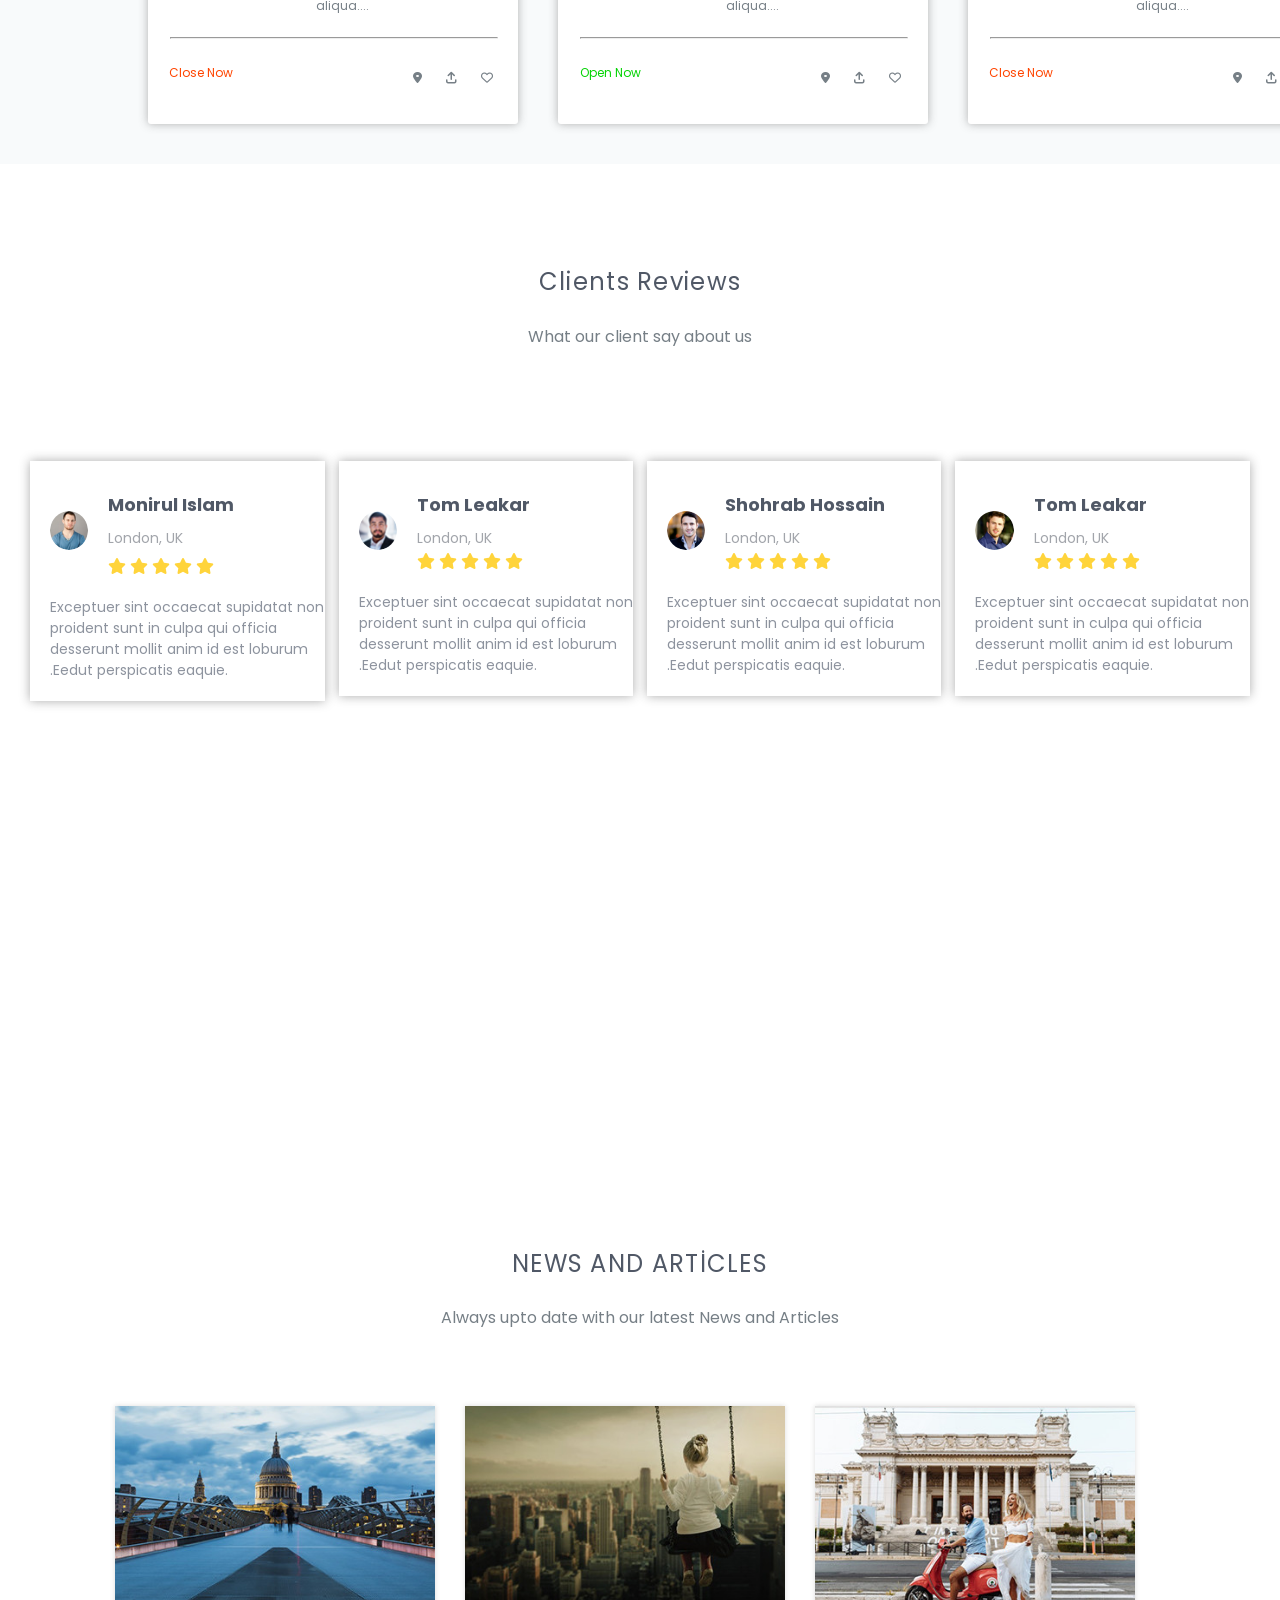
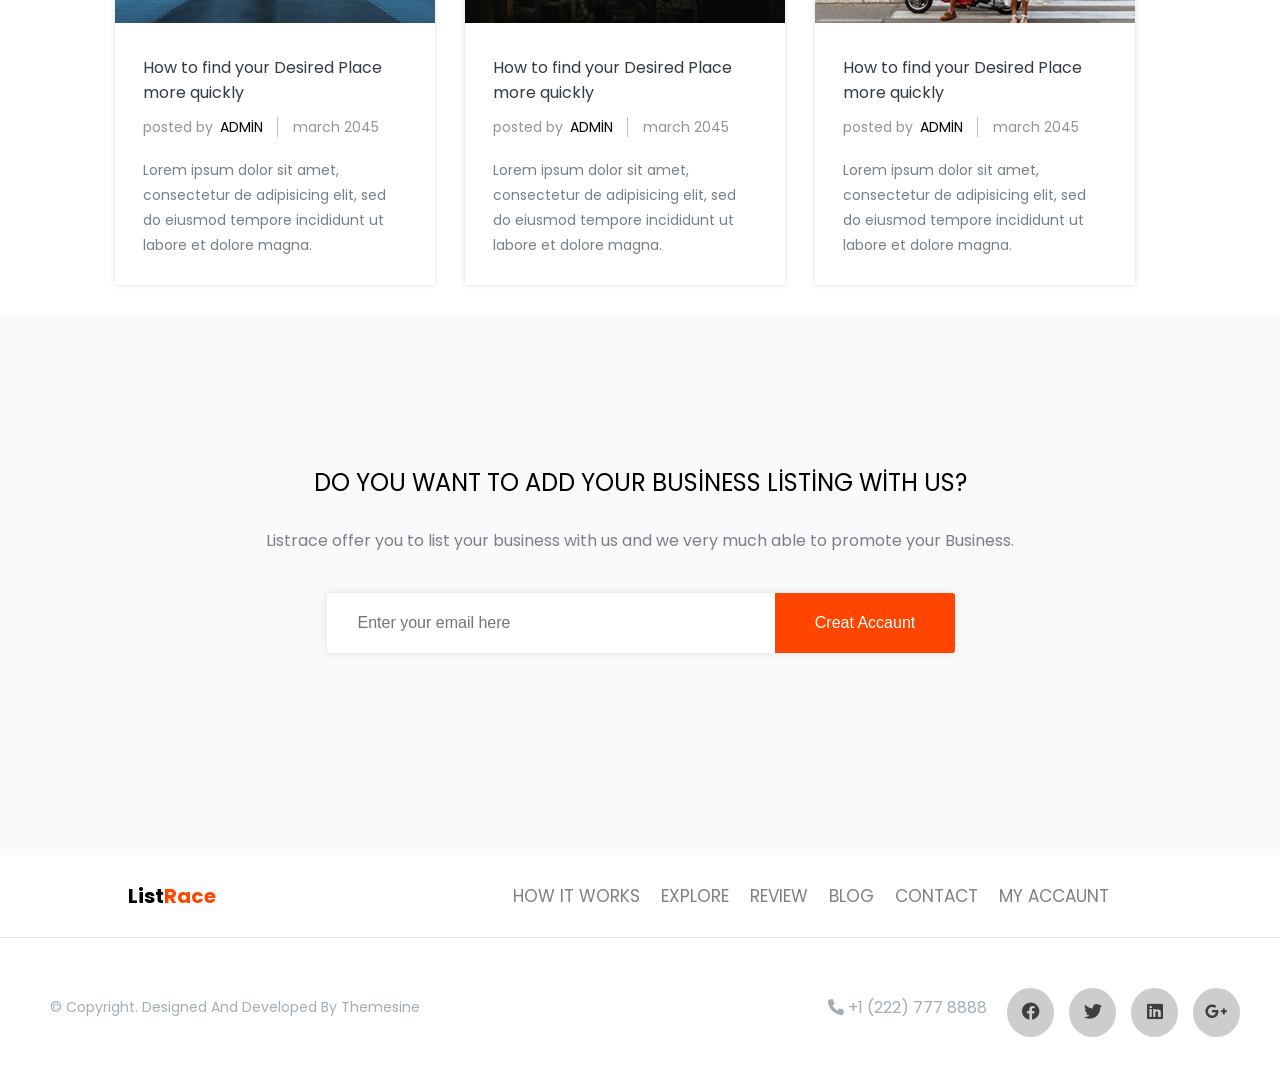
==== commit 7943cdeb: "son" ====
--- a/ListRace.html
+++ b/ListRace.html
@@ -9,6 +9,50 @@
      <link rel="stylesheet" href="https://cdnjs.cloudflare.com/ajax/libs/font-awesome/6.0.0-beta3/css/all.min.css">
 </head>
 <body class="umumi">
+
+
+    <header class="basliqbir">
+        <ul>
+            <li>
+                <div>
+                    <ul class="dil">
+                        <li class="select-opt">
+                            <select name="language" id="language">
+                                <option value="default">En</option>
+                                <option value="bangla">BN</option>
+                                <option value="arabic">AB</option>
+                            </select>
+                        </li>
+                        <li class="select-opt">
+                            <select name="currency" id="currency">
+                                <option value="USD">USD</option>
+                                <option value="EURO">EURO</option>
+                                <option value="BDT">BDT</option>
+                            </select>
+                        </li>
+                        <li>
+                            <i class="fa-solid fa-magnifying-glass"></i>
+                        </li>
+                    </ul>
+                </div>
+            </li>
+            <li>
+                <div>
+                    <ul class="basliqiki">
+                        <li class="liiki"> +1 234 567 8900</li>
+                        <li>
+                            <a href="">sign in</a>
+                        </li>
+                        <li>
+                            <a href="">Register</a>
+                        </li>
+                    </ul>
+                </div>
+            </li>
+        </ul>
+    </header>
+
+
     <div class="bir">
         <a class="List">List<span class="span">Race</span></a>
         <ul class="sira">
@@ -422,4 +466,82 @@
                 </div>
             </div>
         </div>
+        <div class="sekkiz">
+            <div class="basliqsekkiz">
+                <h2 class="news">
+                    News and Articles
+                </h2>
+                <p class="always">
+                    Always upto date with our latest News and Articles
+                </p>
+            </div>
+            <div class="qutularsekkiz">
+                <div class="qutusekkiz">
+                    <img class="imgsekkiz" src="image/b1.jpg">
+                    <div class="altqutusekkiz">
+                        <h2 class="howto">How to find your Desired Place more quickly</h2>
+                        <h4 class="posted">posted by<a class="admin">admin</a>march 2045</h4>
+                        <p class="loremsekkiz">Lorem ipsum dolor sit amet, consectetur de adipisicing elit, sed do eiusmod tempore incididunt ut labore et dolore magna.</p>
+                    </div>
+                </div>
+                <div class="qutusekkiz">
+                    <img class="imgsekkiz" src="image/b2.jpg">
+                    <div class="altqutusekkiz">
+                        <h2 class="howto">How to find your Desired Place more quickly</h2>
+                        <h4 class="posted">posted by<a class="admin">admin</a>march 2045</h4>
+                        <p class="loremsekkiz">Lorem ipsum dolor sit amet, consectetur de adipisicing elit, sed do eiusmod tempore incididunt ut labore et dolore magna.</p>
+                    </div>
+                </div>
+                <div class="qutusekkiz">
+                    <img class="imgsekkiz" src="image/b3.jpg">
+                    <div class="altqutusekkiz">
+                        <h2 class="howto">How to find your Desired Place more quickly</h2>
+                        <h4 class="posted">posted by<a class="admin">admin</a>march 2045</h4>
+                        <p class="loremsekkiz">Lorem ipsum dolor sit amet, consectetur de adipisicing elit, sed do eiusmod tempore incididunt ut labore et dolore magna.</p>
+                    </div>
+                </div>
+            </div>
+        </div>
+        <div class="doqquz">
+            <div class="altdoqquz">
+                <div>
+                    <h2 class="doyou">do you want to add your business listing with us?</h2>
+                    <p class="listrace">Listrace offer you to list your business with us and we very much able to promote your Business.</p>
+                </div>
+                <div class="qutudoqquz">
+                    <form> 
+                        <input type="email" placeholder="Enter your email here" class="inputdoqquz">
+                        <button class="buttondoqquz">Creat Accaunt</button>
+                    </form>
+                </div>
+            </div>
+        </div>
+     <div class="on">
+           <div class="alton">
+               <a class="List">List<span class="span">Race</span></a>
+               <ul class="sira">
+                   <li><a class="onyazi" href="">HOW IT WORKS</a></li>
+                   <li><a class="onyazi" href="">EXPLORE</a></li>
+                   <li><a class="onyazi" href="">REVIEW</a></li>
+                   <li><a class="onyazi" href="">BLOG</a></li>
+                   <li><a class="onyazi" href="">CONTACT</a></li>
+                   <li><a class="onyazi" href="">MY ACCAUNT</a></li>
+               </ul>
+           </div>
+           <div class="sonalton">
+            <div>
+                <p class="altonp">© Copyright. Designed And Developed By Themesine</p>
+            </div>
+            <div class="altonnumber">
+                <span class="onspan">
+                    <i class="fa fa-phone"></i>
+                    +1 (222) 777 8888
+                </span>
+                <i class="fa-brands fa-facebook"></i>
+                <i class="fa-brands fa-twitter"></i>
+                <i class="fa-brands fa-linkedin"></i>
+                <i class="fa-brands fa-google-plus-g"></i>
+            </div>
+           </div>
+    </div>
 </body>
--- a/ListRace.css
+++ b/ListRace.css
@@ -30,6 +30,7 @@
     padding-bottom: 2%;
     width:100%;
     height: 10%;
+    box-shadow: 0 2px 5px rgba(0, 0, 0, .2);
 }
 .sira{
     display:flex;
@@ -68,8 +69,19 @@
     position: relative; 
     width:100%;
     height: 100vh;
+    z-index:1;
     display:flex;
     flex-direction: column;
+}
+.iki::before{
+    position: absolute;
+    content: " ";
+    top: 0;
+    left: 0;
+    width: 100%;
+    height: 100%;
+    background: rgba(65, 73, 89, .65);
+    z-index: -1;
 }
 .best{
     text-transform: uppercase;
@@ -155,6 +167,7 @@
     margin-left: 5px;
 }
 .qutu{
+    position: relative;
     background-color: white;
     display: flex;
     align-items: center;
@@ -166,6 +179,7 @@
     margin-right: 20px;
     margin-bottom: 20px;
     box-shadow: 0 0 10px rgba(71, 71, 71, .2);
+    z-index:1;
 }
 .qutu:hover{
     background-color: orangered;
@@ -232,7 +246,7 @@
 }
 .qutu1{
     padding-bottom: 35px;
-    margin-left:20px;
+    padding-left:20px;
     margin-right:20px;
     margin-bottom: 40px;
     box-shadow: 0 0 10px rgba(71, 71, 71, .4);
@@ -660,16 +674,244 @@
 }
 
 
-
-
-
-
-
-
-
-
-
-
-
-
-
+.sekkiz{
+    padding-top: 8%;
+    display: flex;
+    flex-direction: column;
+}
+.basliqsekkiz{
+    text-align: center;
+    display: flex;
+    flex-direction: column;
+}
+.news{
+    color: #505866;
+    font-size: 24px;
+    font-weight: 500;
+    margin-bottom: 24px;
+    text-transform: uppercase;
+    letter-spacing: 1.3px;
+}
+.always{
+    font-size: 16px;
+    color: #767f86;
+}
+.qutularsekkiz{
+    margin-top: 6%;
+    display: flex;
+    justify-content: center;
+}
+.qutusekkiz{
+    width:25%;
+    margin-bottom: 30px;
+    margin-right:30px;
+    box-shadow: 0 0 5px rgba(71, 71, 71, .2);
+    transition: 3s;
+    height: auto;
+}
+.qutusekkiz:hover{
+    box-shadow: 0 0 8px #929699;
+    transition: 1s;
+}
+.qutusekkiz:hover h2{
+    color: orangered;
+}
+.imgsekkiz{
+    width:100%;
+}
+.altqutusekkiz{
+    padding: 25px 28px 27px;
+}
+.howto{
+    display: inline-block;
+    text-decoration: none;
+    color: #343a3f;
+    font-size: 16px;
+    padding: 0;
+    font-weight: 500;
+}
+.posted{
+    font-size: 14px;
+    color: #8f949d;
+    font-weight: 400;
+    margin: 12px 0 20px;
+}
+.admin{
+    margin-left: 7px;
+    color: black;
+    font-weight:500;
+    font-size: 14px;
+    padding-right: 14px;
+    border-right: 1px solid #b5bec6;
+    margin-right: 15px;
+    text-transform: uppercase;
+}
+.loremsekkiz{
+    margin: 0;
+    color: #767f86;
+    font-size: 14px;
+    line-height: 1.8;
+    text-transform: initial;
+}
+
+
+.doqquz{
+    background: #f8fafb;
+    padding: 150px 0;
+}
+.altdoqquz{
+    margin-bottom: 52px;
+    text-align: center;
+}
+.doyou{
+    font-weight: 500;
+    text-transform: uppercase;
+    font-size:24px;
+}
+.listrace{
+    color: #7b8088;
+    font-size: 16px;
+    font-weight: 500;
+    margin-top: 28px;
+}
+.qutudoqquz{
+    position: relative;
+    text-align: center;
+    max-width: 630px;
+    margin: 0 auto;
+    margin-top: 40px;
+}
+.inputdoqquz{
+    display: inline-block;
+    width: 595px;
+    height: 58px;
+    padding-left: 30px;
+    font-size: 16px;
+    color: #a5adb3;
+    border-radius: 3px;
+    border: 1px solid #fff;
+    box-shadow: 0 0 10px rgba(21, 19, 19, .1);
+    transition: .3s linear;
+}
+.inputdoqquz:hover{
+    box-shadow: 0 0 10px rgba(12, 11, 11, 0.427);
+}
+.buttondoqquz{
+    position: absolute;
+    top: 0;
+    right: 0;
+    background:orangered;
+    display: inline-block;
+    width: 180px;
+    height: 60px;
+    line-height: 60px;
+    text-decoration: none;
+    border-top-right-radius: 3px;
+    border-bottom-right-radius: 3px;
+    color:white;
+    font-size: 16px;
+    font-weight:500;
+    border: 0;
+    overflow: hidden;
+    cursor: pointer;
+}
+.alton{
+    position: sticky;
+    top:0;
+    background-color: white;
+    z-index: 3;
+    padding-top: 2%;
+    padding-bottom: 2%;
+    width:100%;
+    height: 10%;
+    display: flex;
+    justify-content: space-between;
+    align-items: center; 
+}
+.sira{
+    display:flex;
+    list-style:none;
+    margin-right: 150px;
+}
+.biryazi:hover{
+    color:orangered;
+}
+.onyazi{
+    margin-right: 21px;
+    font-size: 17px;
+    font-weight: 500;
+    color:rgb(128, 128, 128);
+    text-decoration: dotted;
+}
+.List{
+    margin-left:10%;
+    font-weight:700 ;
+    font-size: 20px;
+    text-transform: capitalize;
+}
+.span{
+    font-weight:700 ;
+    font-size: 20px;
+    text-transform: capitalize;
+    color: orangered;
+}
+.sonalton {
+    padding:40px 0;
+    border-top:1px solid #e1e5eb;
+    display: flex;
+    justify-content: space-between;
+    align-items: center;
+    width: 100%;
+    flex-wrap: wrap;
+}
+
+.altonp {
+    color: #a5adb3;
+    font-size: 14px;
+    font-weight: 400;
+    text-transform: capitalize;
+    margin-left: 50px;
+}
+
+.altonnumber {
+    display: flex;
+    align-items: center;
+    justify-content: flex-end;
+    gap: 5px; 
+}
+
+.onspan {
+    margin-right: 15px;
+    color: #a5adb3;
+}
+.onspan:hover{
+    color: orangered;
+}
+
+.onbirspan {
+    margin-right: 15px;
+    margin-left: 0;
+    color: #a5adb3;
+}
+.fa-facebook, .fa-twitter, .fa-linkedin, .fa-google-plus-g {
+    margin-top: 10px;
+    margin-right: 10px;
+    background-color: #cbcdce;
+    border-radius:50%;
+    padding-top: 14px;
+    padding-left:6px;
+    padding-right:6px;
+    width: 35px;
+    height: 35px;
+    font-size: 18px; 
+    color:#3d3f41 ;
+    text-align: center;
+    cursor: pointer;
+}
+.fa-google-plus-g {
+    margin-right: 40px;
+}
+
+
+
+
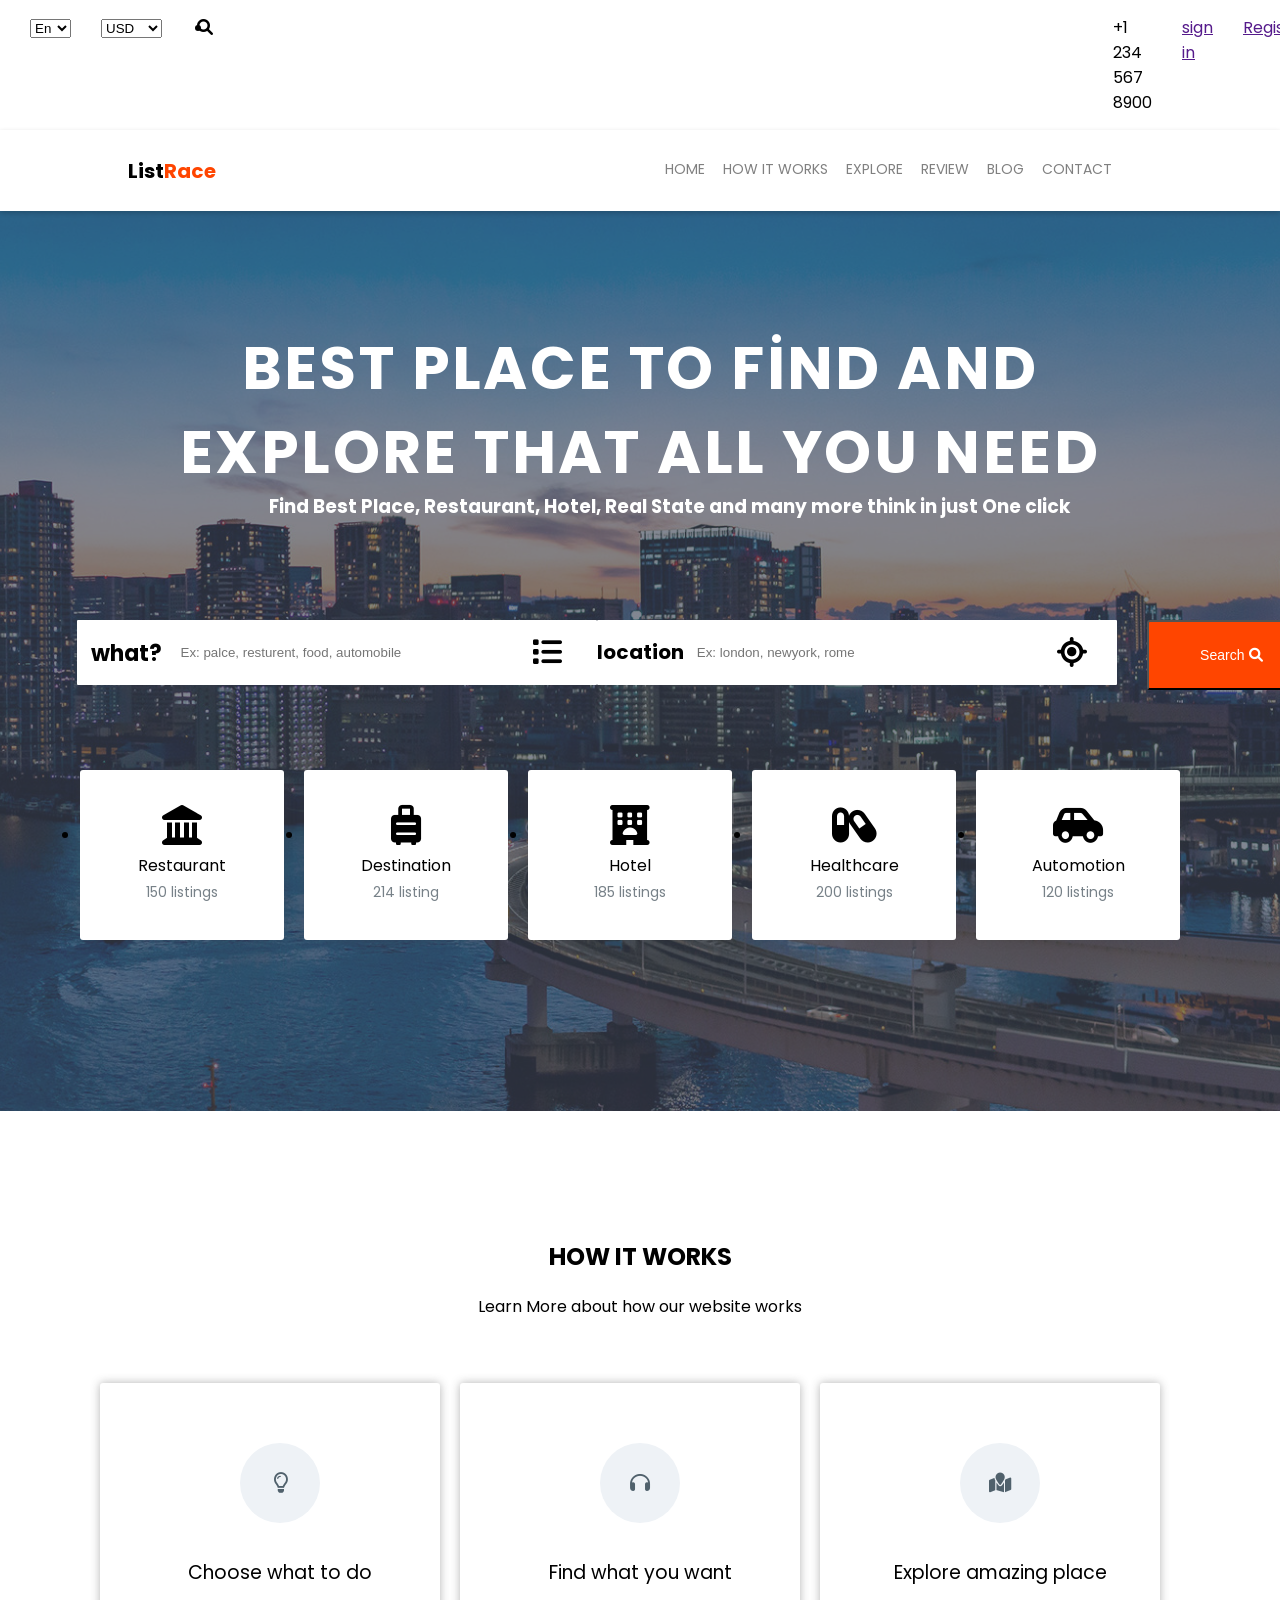
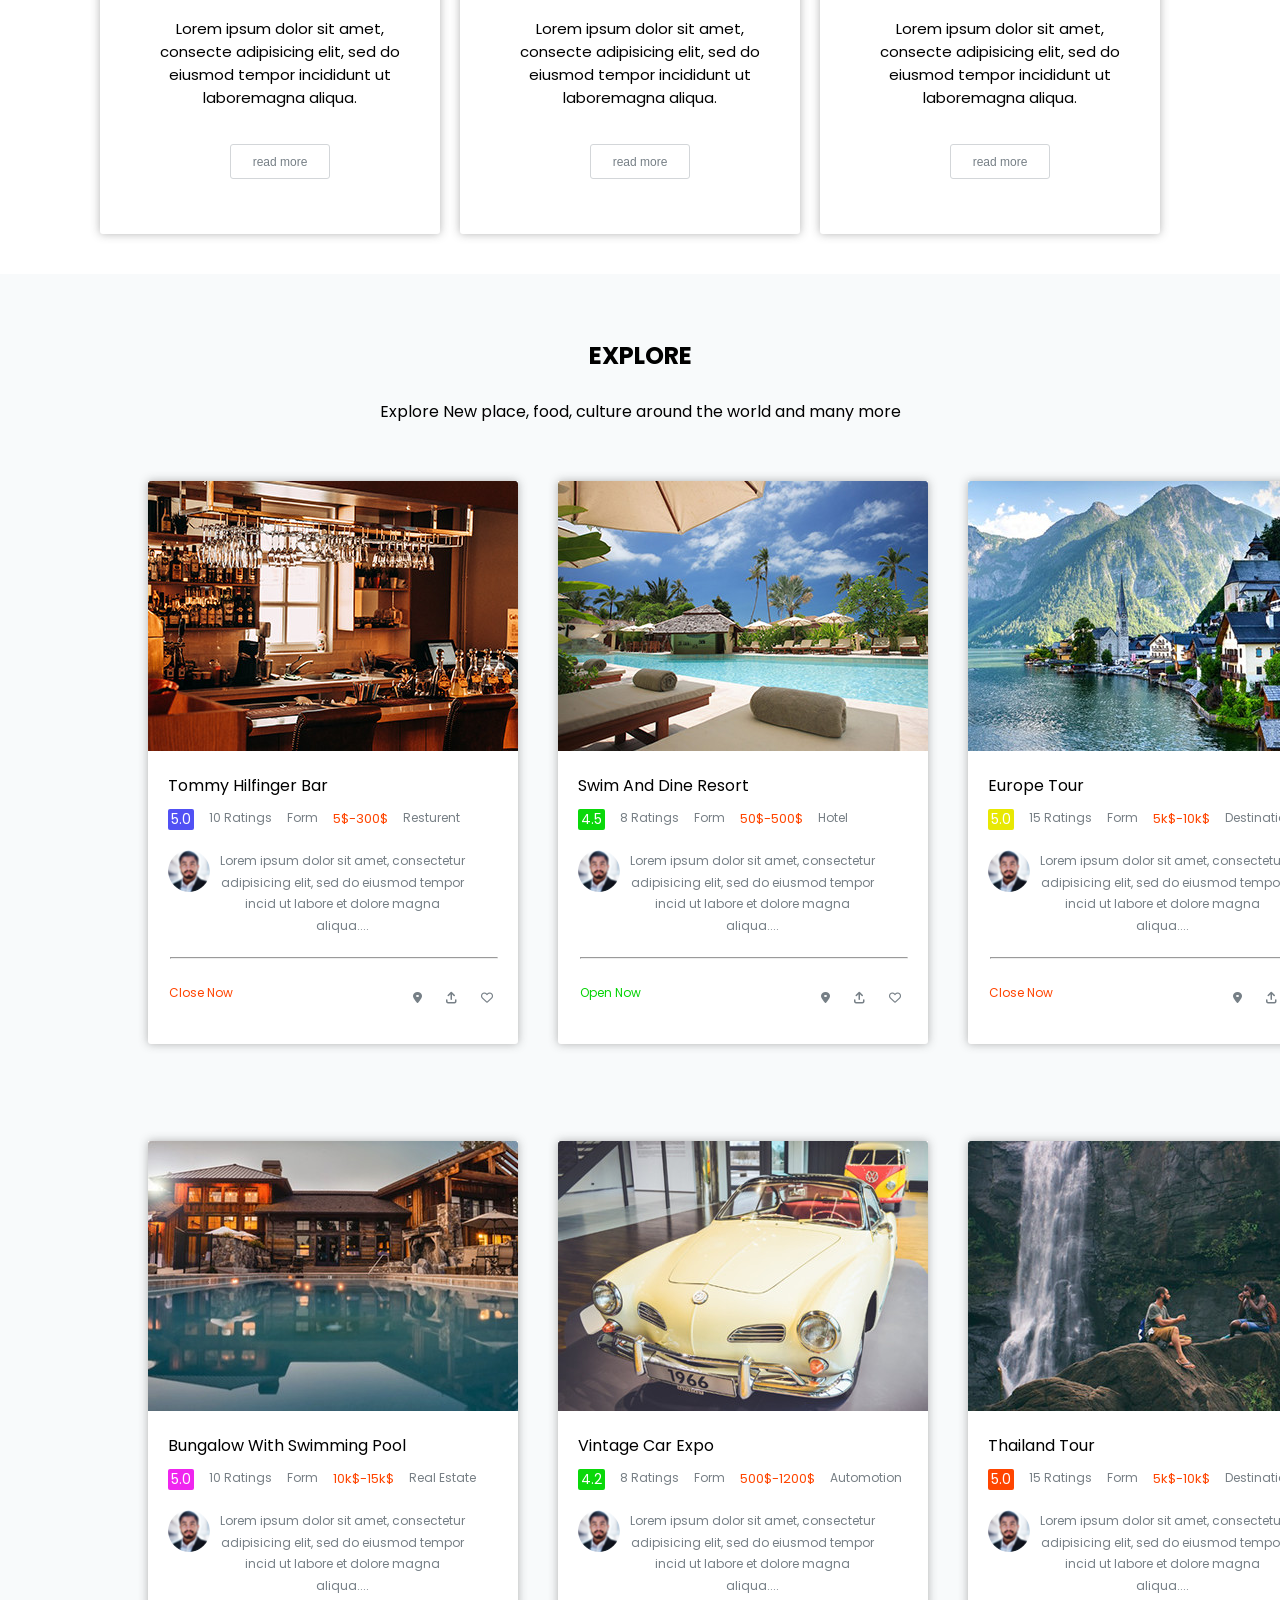
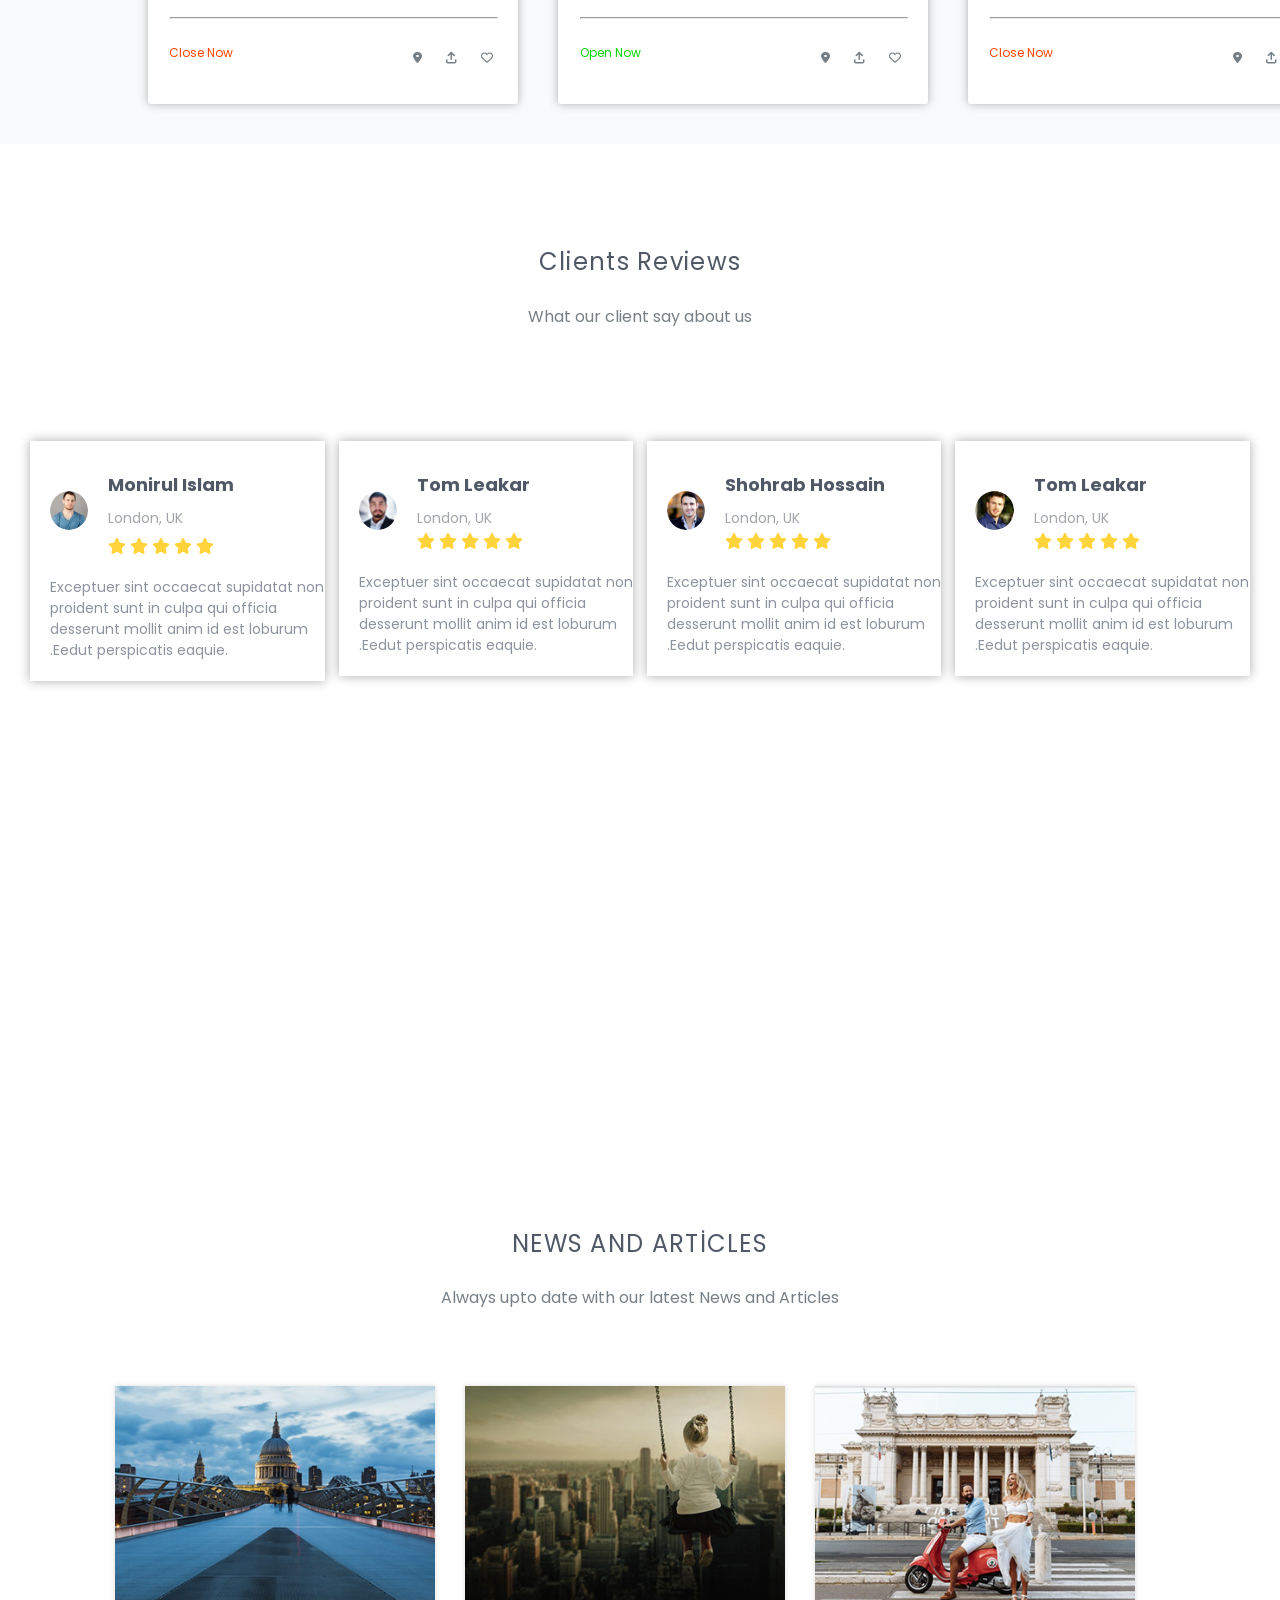
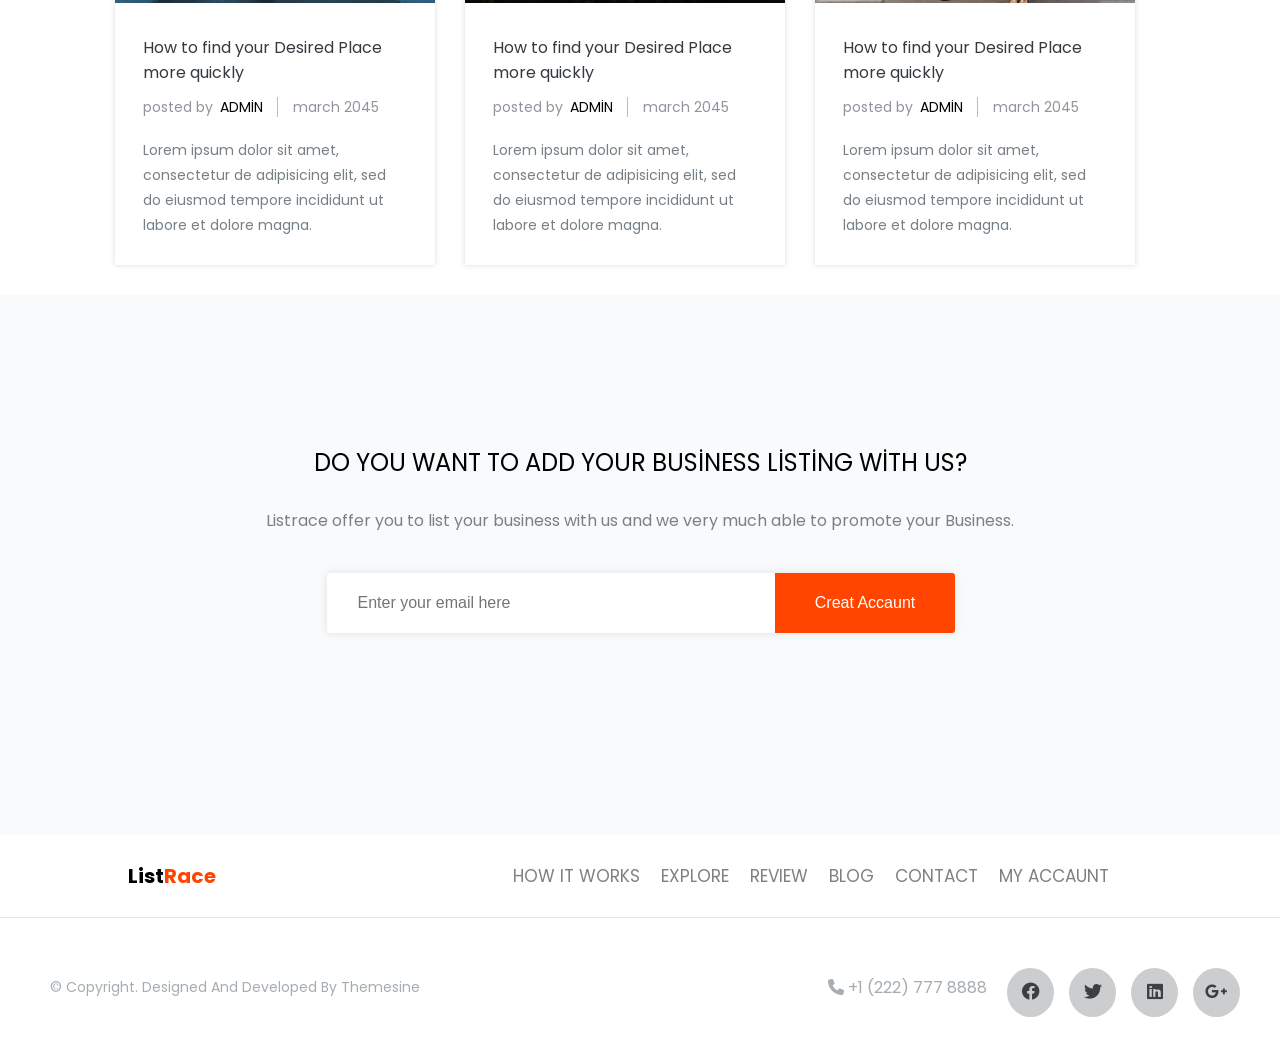
==== commit 42f9c44a: "responsiv" ====
--- a/ListRace.html
+++ b/ListRace.html
@@ -12,8 +12,8 @@
 
 
     <header class="basliqbir">
-        <ul>
-            <li>
+        <ul class="basliqelaqe">
+            <li class="ilkqutu">
                 <div>
                     <ul class="dil">
                         <li class="select-opt">
@@ -30,20 +30,20 @@
                                 <option value="BDT">BDT</option>
                             </select>
                         </li>
-                        <li>
+                        <li class="basliqicon">
                             <i class="fa-solid fa-magnifying-glass"></i>
                         </li>
                     </ul>
                 </div>
             </li>
             <li>
-                <div>
+                <div class="ikinciqutu">
                     <ul class="basliqiki">
-                        <li class="liiki"> +1 234 567 8900</li>
-                        <li>
+                        <li class="liki"> +1 234 567 8900</li>
+                        <li  class="signin">
                             <a href="">sign in</a>
                         </li>
-                        <li>
+                        <li class="register">
                             <a href="">Register</a>
                         </li>
                     </ul>
--- a/ListRace.css
+++ b/ListRace.css
@@ -15,7 +15,47 @@
     font-weight: bold; 
     font-style: normal;
 }
-
+basliqbir{
+    display: flex;
+}
+.ilkqutu{
+    padding-top: 15px;
+    padding-bottom:15px;
+}
+.ikinciqutu{
+    padding-top: 15px;
+    padding-bottom:15px;
+}
+.dil{
+    display: flex;
+}
+.basliqelaqe{
+    display: flex;
+}
+.basliqiki{
+    display: flex;
+    margin-left:900px;
+}
+.signin{
+    margin-right: 30px;
+    list-style-type: none;
+}
+.register{
+    margin-right: 30px;
+    list-style-type: none;
+}
+.liki{
+    margin-right: 30px;
+    list-style-type: none;
+}
+.select-opt{
+    margin-left: 30px;
+    list-style-type: none;
+}
+.basliqicon{
+    margin-left: 30px;
+    list-style-type: none;
+}
 .umumi{
     font-family:'poppins', sans-serif;
     display: flex;
@@ -60,6 +100,8 @@
     text-transform: capitalize;
     color: orangered;
 }
+
+
 
 .iki{
     background-image:url(image/download.jpg);
@@ -166,6 +208,8 @@
 .fa-magnifying-glass{
     margin-left: 5px;
 }
+
+
 .qutu{
     position: relative;
     background-color: white;
@@ -225,6 +269,7 @@
     justify-content: center;
     margin-top:80px;
 }
+
 
 .dord{
     margin-top:10%;
@@ -915,3 +960,310 @@
 
 
 
+@media (max-width: 1024px) {
+    .sira {
+        margin-right: 50px;
+    }
+    .List {
+        margin-left: 5%;
+        font-size: 18px;
+    }
+    .span {
+        font-size: 18px;
+    }
+}
+
+@media (max-width: 768px) {
+    .sira {
+        flex-direction: column;
+        margin-right: 0;
+        align-items: center;
+    }
+    .biryazi {
+        font-size: 16px;
+        margin-right: 10px;
+    }
+    .List {
+        margin-left: 0;
+        font-size: 18px;
+    }
+    .span {
+        font-size: 18px;
+    }
+}
+
+@media (max-width: 480px) {
+    .bir {
+        padding-top: 5%;
+        padding-bottom: 5%;
+    }
+    .List {
+        font-size: 16px;
+    }
+    .span {
+        font-size: 16px;
+    }
+    .biryazi {
+        font-size: 14px;
+        margin-right: 8px;
+    }
+    .sira {
+        flex-direction: column;
+        align-items: center;
+    }
+}
+
+@media (max-width: 1024px) {
+    .best {
+        font-size: 50px;
+        margin-top: 5%;
+        margin-left: 10%;
+        margin-right: 10%;
+    }
+    
+    .find {
+        font-size: 18px;
+        margin-top: 30%;
+        margin-left: 15%;
+    }
+
+    .formlar {
+        margin-top: 35%;
+        margin-left: 0;
+        justify-content: center;
+    }
+
+    .form {
+        width: 45%;
+    }
+}
+
+@media (max-width: 768px) {
+    .best {
+        font-size: 40px;
+        margin-top: 5%;
+        margin-left: 5%;
+        margin-right: 5%;
+    }
+
+    .find {
+        font-size: 16px;
+        margin-top: 30%;
+        margin-left: 10%;
+    }
+
+    .formlar {
+        margin-top: 40%;
+        flex-direction: column;
+        align-items: center;
+    }
+
+    .form {
+        width: 80%;
+        margin-bottom: 20px; 
+    }
+
+    .duyme1 {
+        width: 100%; 
+        margin-top: 20px;
+    }
+}
+
+@media (max-width: 480px) {
+    .best {
+        font-size: 30px;
+        margin-top: 5%;
+        margin-left: 5%;
+        margin-right: 5%;
+    }
+
+    .find {
+        font-size: 14px;
+        margin-top: 20%;
+        margin-left: 5%;
+    }
+
+    .form1 {
+        font-size: 14px;
+    }
+
+    .formlar {
+        margin-top: 40%;
+        flex-direction: column;
+        align-items: center;
+    }
+
+    .form {
+        width: 90%;
+    }
+
+    .duyme1 {
+        width: 100%;
+    }
+}
+@media (max-width: 1024px) {
+    .qutular {
+        justify-content: space-between;
+        display: flex !important;
+        flex-direction: column;
+    }
+
+    .qutu {
+        width: 180px;
+        height: 150px;
+    }
+
+    .fa-landmark,
+    .fa-suitcase-rolling,
+    .fa-hotel,
+    .fa-capsules,
+    .fa-car-side {
+        font-size: 35px; 
+    }
+}
+
+@media (max-width: 768px) {
+    #content:d
+    .qutular {
+        justify-content: space-around; 
+        margin-top: 50px;
+    }
+
+    .qutu {
+        width: 150px; 
+        height: 140px;
+        margin-bottom: 15px; 
+    }
+
+    .fa-landmark,
+    .fa-suitcase-rolling,
+    .fa-hotel,
+    .fa-capsules,
+    .fa-car-side {
+        font-size: 30px; 
+    }
+
+    .Restaurant {
+        font-size: 14px; 
+    }
+
+    .listings {
+        font-size: 12px; 
+    }
+}
+
+@media (max-width: 480px) {
+    .qutular {
+        flex-direction: column; 
+        align-items: center;
+        margin-top: 30px;
+    }
+
+    .qutu {
+        width: 100%;
+        height: 120px; 
+        margin-bottom: 20px; 
+    }
+
+    .fa-landmark,
+    .fa-suitcase-rolling,
+    .fa-hotel,
+    .fa-capsules,
+    .fa-car-side {
+        font-size: 25px; 
+    }
+
+    .Restaurant {
+        font-size: 12px; 
+    }
+
+    .listings {
+        font-size: 10px;
+    }
+}
+
+
+@media (max-width: 1024px) {
+    .qutu1 {
+        width: 45%;
+    }
+
+    .cevre1 {
+        width: 70px; 
+        height: 70px;
+        line-height: 70px;
+    }
+
+    .choose1 {
+        font-size: 18px; 
+    }
+
+    .lorem1 {
+        font-size: 14px;
+    }
+
+    .button1 {
+        width: 90px; 
+    }
+}
+
+@media (max-width: 768px) {
+    .qutu1 {
+        width: 80%;
+    }
+
+    .cevre1 {
+        width: 60px; 
+        height: 60px;
+        line-height: 60px;
+    }
+
+    .choose1 {
+        font-size: 16px; 
+    }
+
+    .lorem1 {
+        font-size: 13px;
+    }
+
+    .button1 {
+        width: 80px;
+        font-size: 10px;
+    }
+}
+
+@media (max-width: 480px) {
+    .qutular1 {
+        justify-content: center;
+        gap: 10px;
+    }
+
+    .qutu1 {
+        width: 100%;
+        margin-right: 0;
+    }
+
+    .cevre1 {
+        width: 50px;
+        height: 50px;
+        line-height: 50px;
+    }
+
+    .choose1 {
+        font-size: 14px;
+    }
+
+    .lorem1 {
+        font-size: 12px;
+        margin-left: 10px;
+        margin-right: 10px;
+    }
+
+    .button1 {
+        width: 70px;
+        font-size: 9px; 
+    }
+}
+
+
+
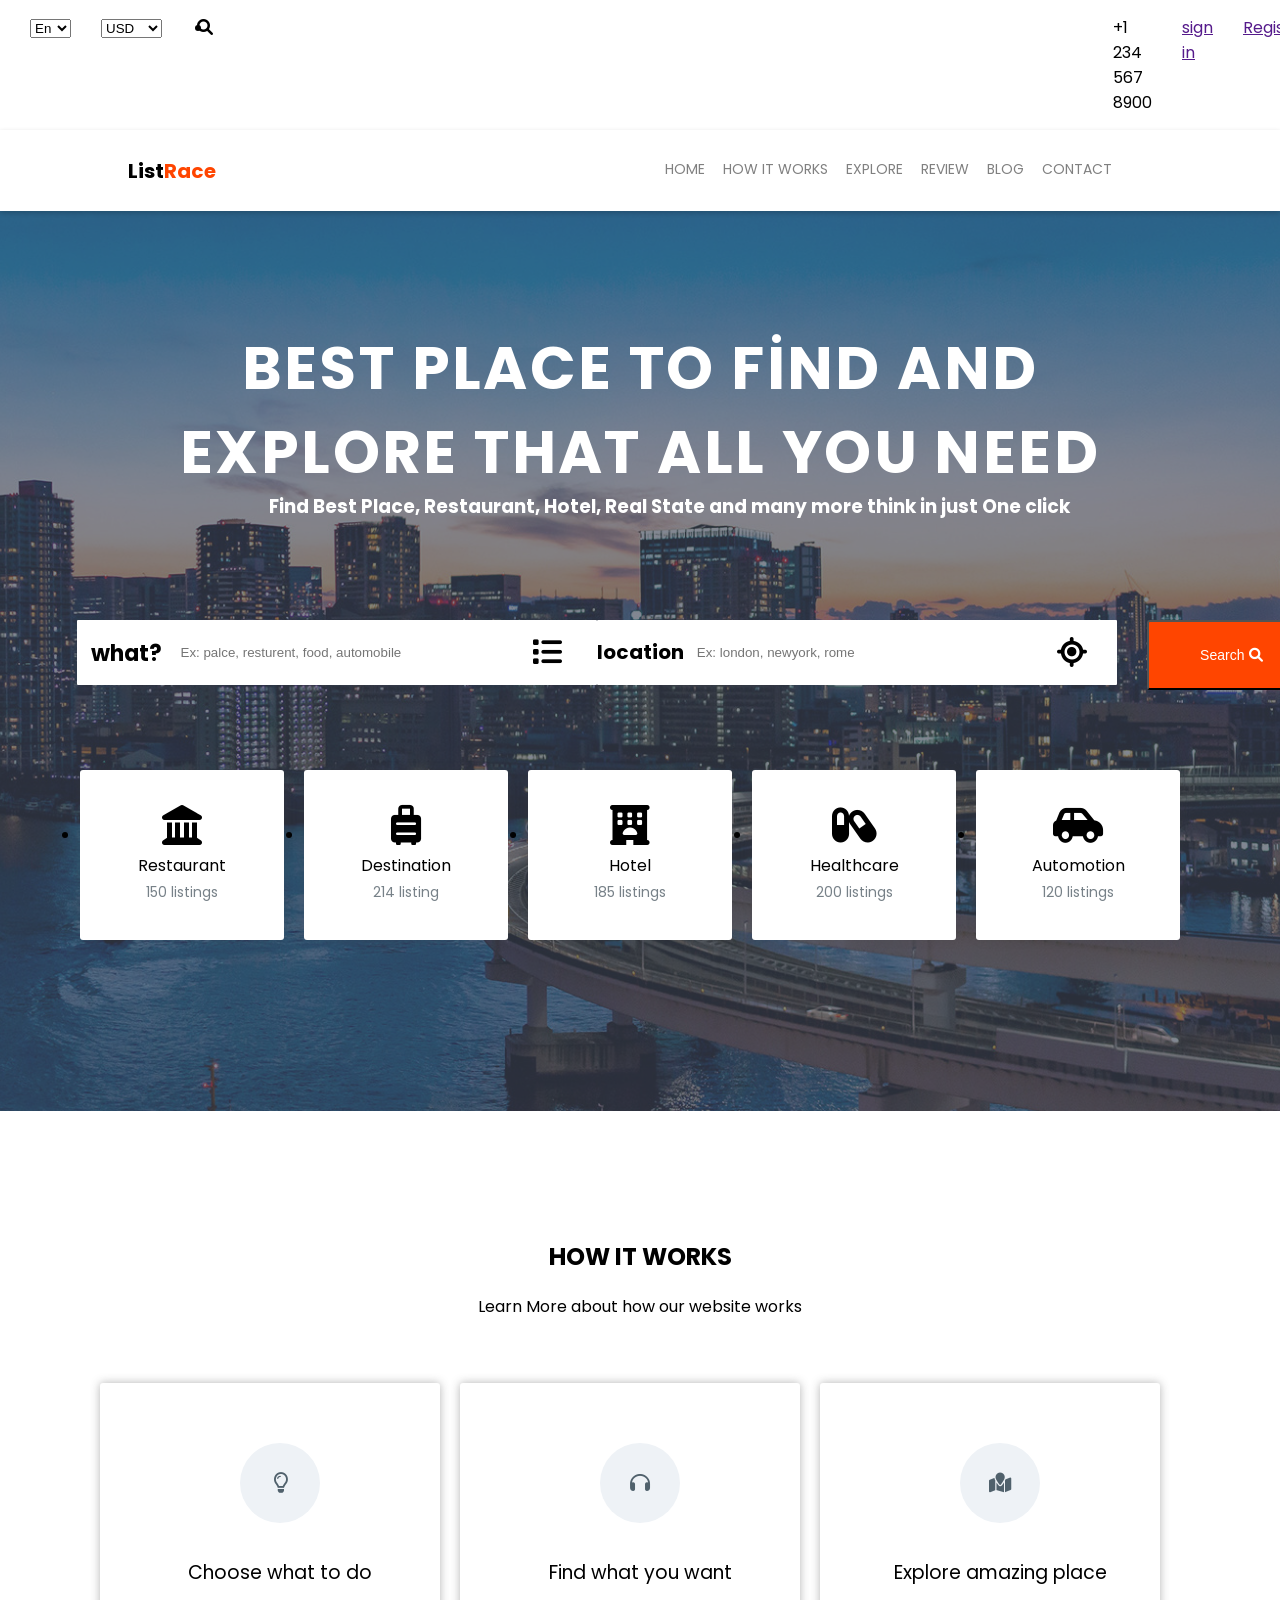
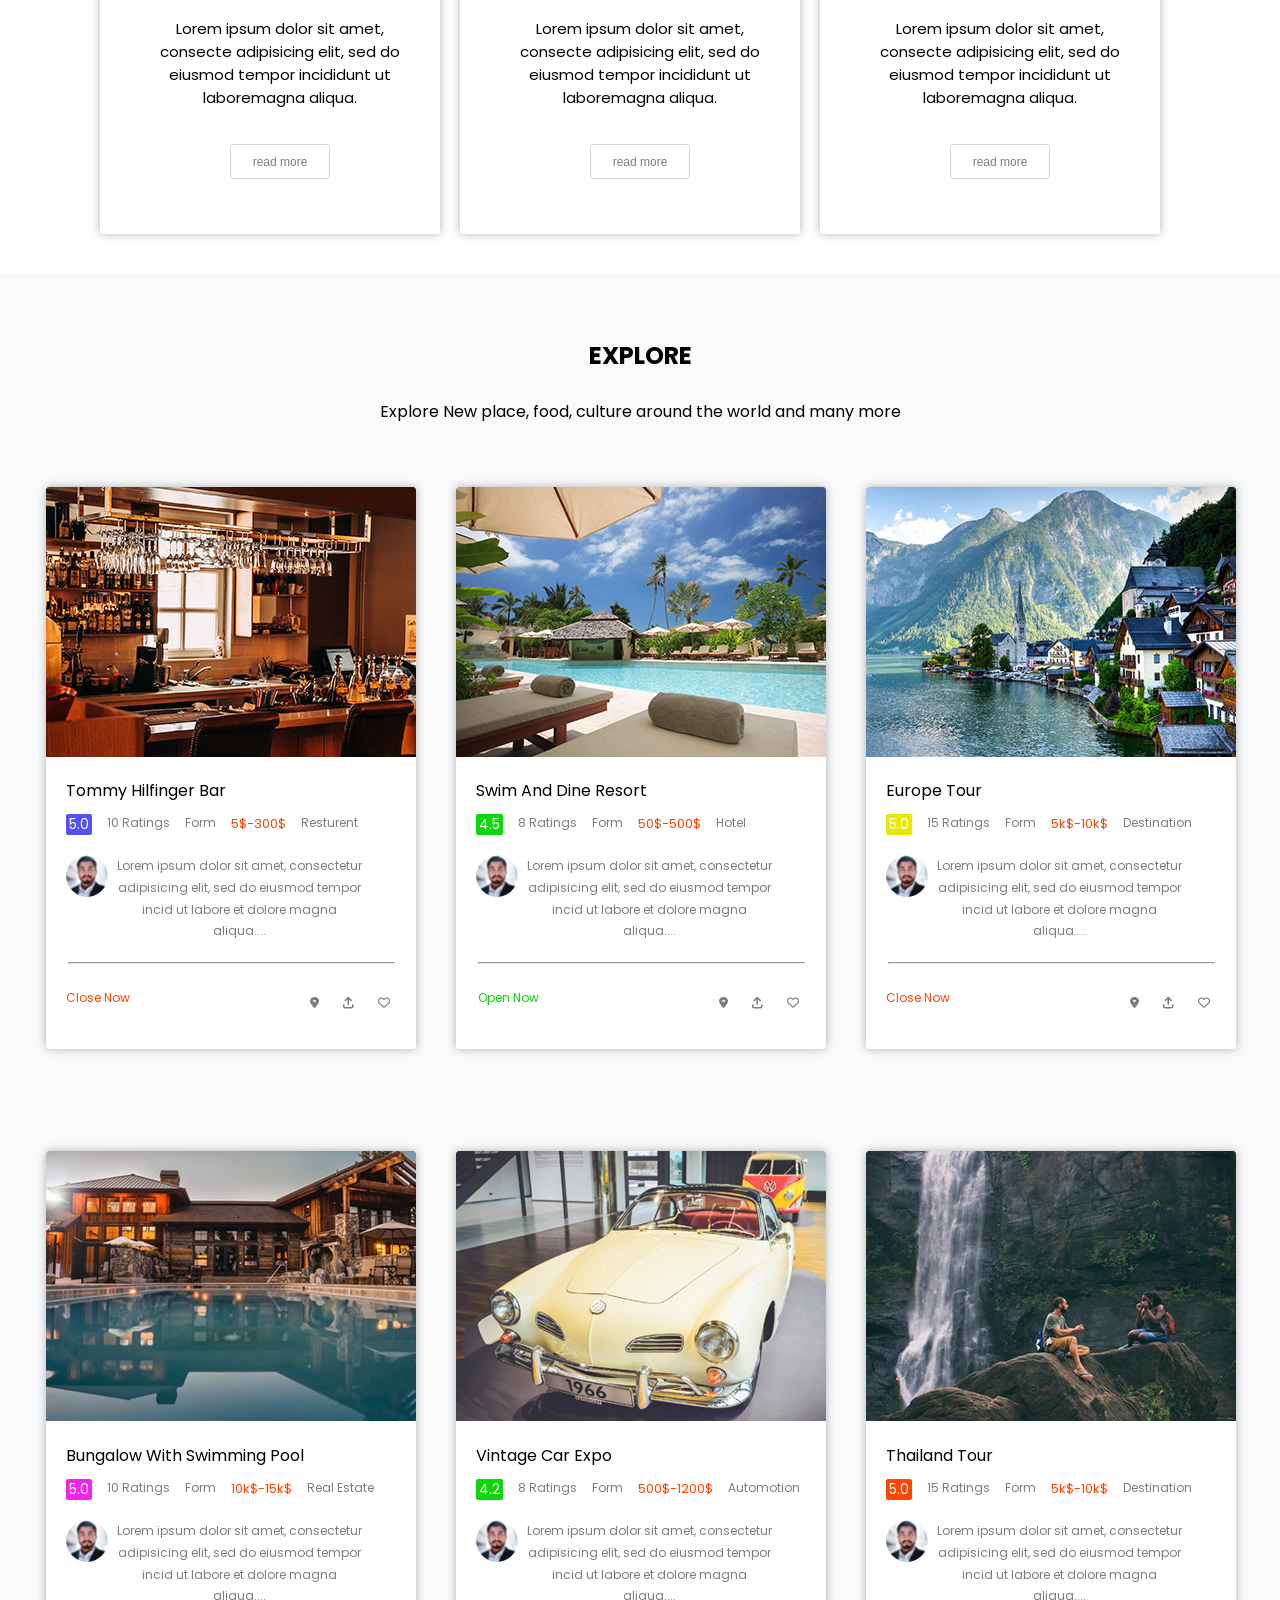
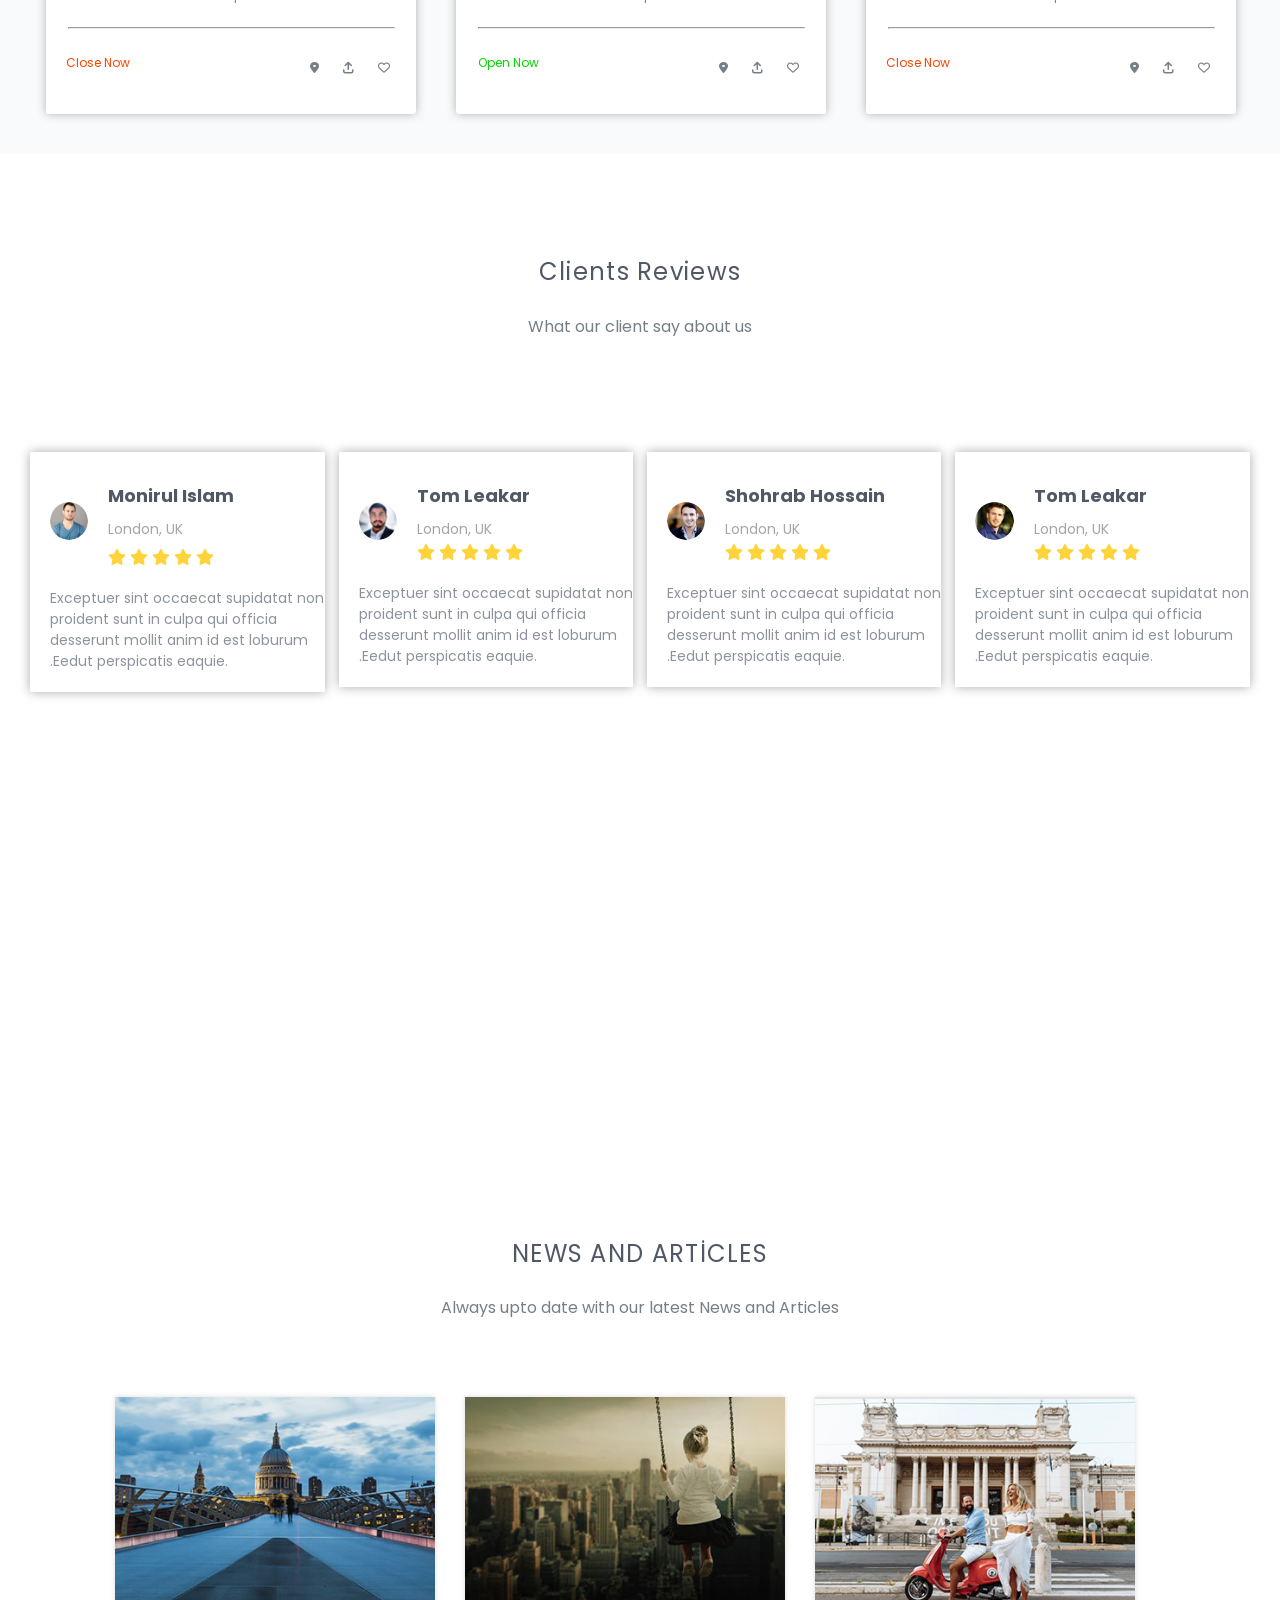
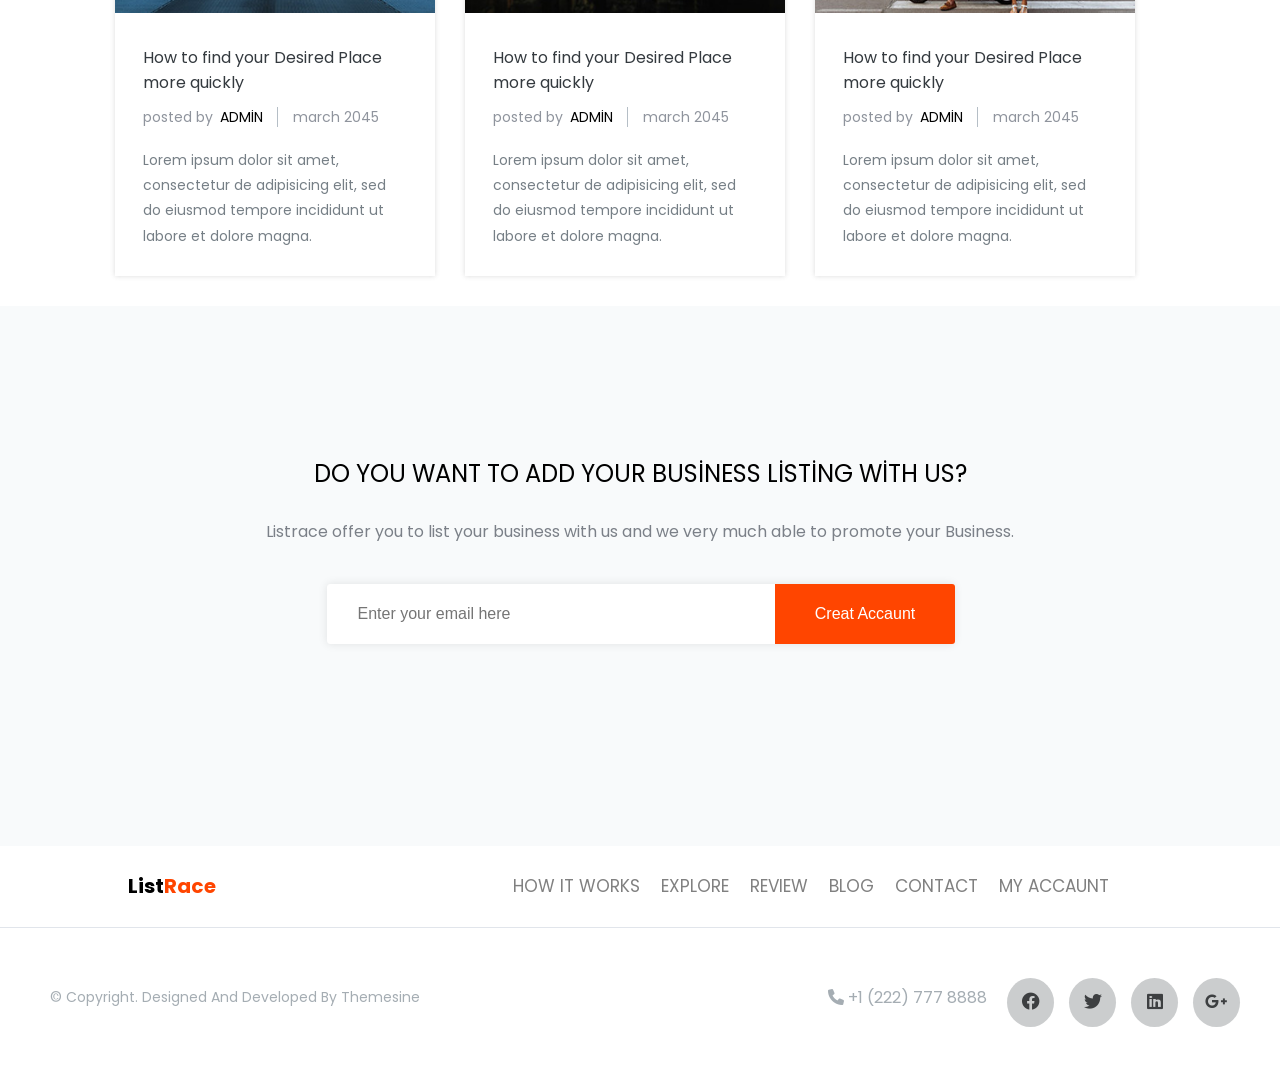
==== commit be1d21a1: "responsiv" ====
--- a/ListRace.html
+++ b/ListRace.html
@@ -170,7 +170,7 @@
             <div class="qutular2">
                 <div class="altqutu2">
                    <div class="qutu2">
-                        <img src="image/e1.jpg" alt="">
+                        <img class="sekiliki" src="image/e1.jpg" alt="">
                         <div class="gorunme2">
                             <button class="gorunmee2">best rated</button>
                         </div>
@@ -201,7 +201,7 @@
                         </div>
                    </div>
                    <div class="qutu2">
-                        <img src="image/e2.jpg" alt="">
+                        <img class="sekiliki"  src="image/e2.jpg" alt="">
                         <div class="gorunme2">
                             <button class="gorunmee2">best rated</button>
                         </div>
@@ -232,7 +232,7 @@
                         </div>
                    </div>
                    <div class="qutu2">
-                        <img src="image/e3.jpg" alt="">
+                        <img class="sekiliki"  src="image/e3.jpg" alt="">
                         <div class="gorunme2">
                             <button class="gorunmee2">best rated</button>
                         </div>
@@ -265,7 +265,7 @@
                 </div>
                 <div class="altqutu2">
                     <div class="qutu2">
-                        <img src="image/e4.jpg" alt="">
+                        <img class="sekiliki"  src="image/e4.jpg" alt="">
                         <div class="gorunme2">
                             <button class="gorunmee2">best rated</button>
                         </div>
@@ -296,7 +296,7 @@
                         </div>
                     </div>
                     <div class="qutu2">
-                        <img src="image/e5.jpg" alt="">
+                        <img class="sekiliki"  src="image/e5.jpg" alt="">
                         <div class="gorunme2">
                             <button class="gorunmee2">best rated</button>
                         </div>
@@ -327,7 +327,7 @@
                         </div>
                     </div>
                     <div class="qutu2">
-                        <img src="image/e6.jpg" alt="">
+                        <img class="sekiliki"  src="image/e6.jpg" alt="">
                         <div class="gorunme2">
                             <button class="gorunmee2">best rated</button>
                         </div>
--- a/ListRace.css
+++ b/ListRace.css
@@ -367,7 +367,7 @@
 }
 .qutular2{
     display: flex;
-    flex-direction: column;
+    flex-direction:column;
     margin-left:10%;
 }
 .altqutu2{
@@ -1020,19 +1020,16 @@
         margin-left: 10%;
         margin-right: 10%;
     }
-    
     .find {
         font-size: 18px;
         margin-top: 30%;
         margin-left: 15%;
     }
-
     .formlar {
         margin-top: 35%;
         margin-left: 0;
         justify-content: center;
     }
-
     .form {
         width: 45%;
     }
@@ -1045,24 +1042,21 @@
         margin-left: 5%;
         margin-right: 5%;
     }
-
     .find {
         font-size: 16px;
         margin-top: 30%;
         margin-left: 10%;
     }
-
     .formlar {
+        margin-left:-3%;
         margin-top: 40%;
         flex-direction: column;
         align-items: center;
     }
-
     .form {
-        width: 80%;
+        width: 90%;
         margin-bottom: 20px; 
     }
-
     .duyme1 {
         width: 100%; 
         margin-top: 20px;
@@ -1076,27 +1070,49 @@
         margin-left: 5%;
         margin-right: 5%;
     }
-
     .find {
         font-size: 14px;
-        margin-top: 20%;
+        margin-top: 50%;
         margin-left: 5%;
     }
-
     .form1 {
         font-size: 14px;
     }
-
     .formlar {
-        margin-top: 40%;
+        margin-top: 50%;
         flex-direction: column;
         align-items: center;
     }
-
     .form {
         width: 90%;
     }
-
+    .duyme1 {
+        width: 100%;
+    }
+}
+@media (max-width: 350px) {
+    .best {
+        font-size: 30px;
+        margin-top: 5%;
+        margin-left: 5%;
+        margin-right: 5%;
+    }
+    .find {
+        font-size: 14px;
+        margin-top: 50%;
+        margin-left: 5%;
+    }
+    .form1 {
+        font-size: 14px;
+    }
+    .formlar {
+        margin-top: 50%;
+        flex-direction: column;
+        align-items: center;
+    }
+    .form {
+        width: 100%;
+    }
     .duyme1 {
         width: 100%;
     }
@@ -1107,12 +1123,10 @@
         display: flex !important;
         flex-direction: column;
     }
-
     .qutu {
         width: 180px;
         height: 150px;
     }
-
     .fa-landmark,
     .fa-suitcase-rolling,
     .fa-hotel,
@@ -1128,13 +1142,11 @@
         justify-content: space-around; 
         margin-top: 50px;
     }
-
     .qutu {
         width: 150px; 
         height: 140px;
         margin-bottom: 15px; 
     }
-
     .fa-landmark,
     .fa-suitcase-rolling,
     .fa-hotel,
@@ -1142,11 +1154,9 @@
     .fa-car-side {
         font-size: 30px; 
     }
-
     .Restaurant {
         font-size: 14px; 
     }
-
     .listings {
         font-size: 12px; 
     }
@@ -1158,13 +1168,11 @@
         align-items: center;
         margin-top: 30px;
     }
-
     .qutu {
         width: 100%;
         height: 120px; 
         margin-bottom: 20px; 
     }
-
     .fa-landmark,
     .fa-suitcase-rolling,
     .fa-hotel,
@@ -1172,11 +1180,9 @@
     .fa-car-side {
         font-size: 25px; 
     }
-
     .Restaurant {
         font-size: 12px; 
     }
-
     .listings {
         font-size: 10px;
     }
@@ -1187,21 +1193,17 @@
     .qutu1 {
         width: 45%;
     }
-
     .cevre1 {
         width: 70px; 
         height: 70px;
         line-height: 70px;
     }
-
     .choose1 {
         font-size: 18px; 
     }
-
     .lorem1 {
         font-size: 14px;
     }
-
     .button1 {
         width: 90px; 
     }
@@ -1211,21 +1213,17 @@
     .qutu1 {
         width: 80%;
     }
-
     .cevre1 {
         width: 60px; 
         height: 60px;
         line-height: 60px;
     }
-
     .choose1 {
         font-size: 16px; 
     }
-
     .lorem1 {
         font-size: 13px;
     }
-
     .button1 {
         width: 80px;
         font-size: 10px;
@@ -1267,3 +1265,38 @@
 
 
 
+
+@media (max-width: 1400px){
+    .qutular2{
+        margin-left: 2%;
+    }
+}
+@media (max-width:1024px) {
+    .altqutu2{
+        display: flex;
+        flex-direction:column;
+    }
+    .sekiliki{
+        width:100%;
+    } 
+    .qutu2{
+        width: 38.2%;
+    }
+
+}
+@media (max-width:768px) {
+    .altqutu2{
+        display: flex;
+        flex-direction:column;
+    }
+    .sekiliki{
+        width:100%;
+    } 
+    .qutu2{
+        width: 38.2%;
+    }
+    .rating2{
+        margin-left: 1px;
+    }
+}
+
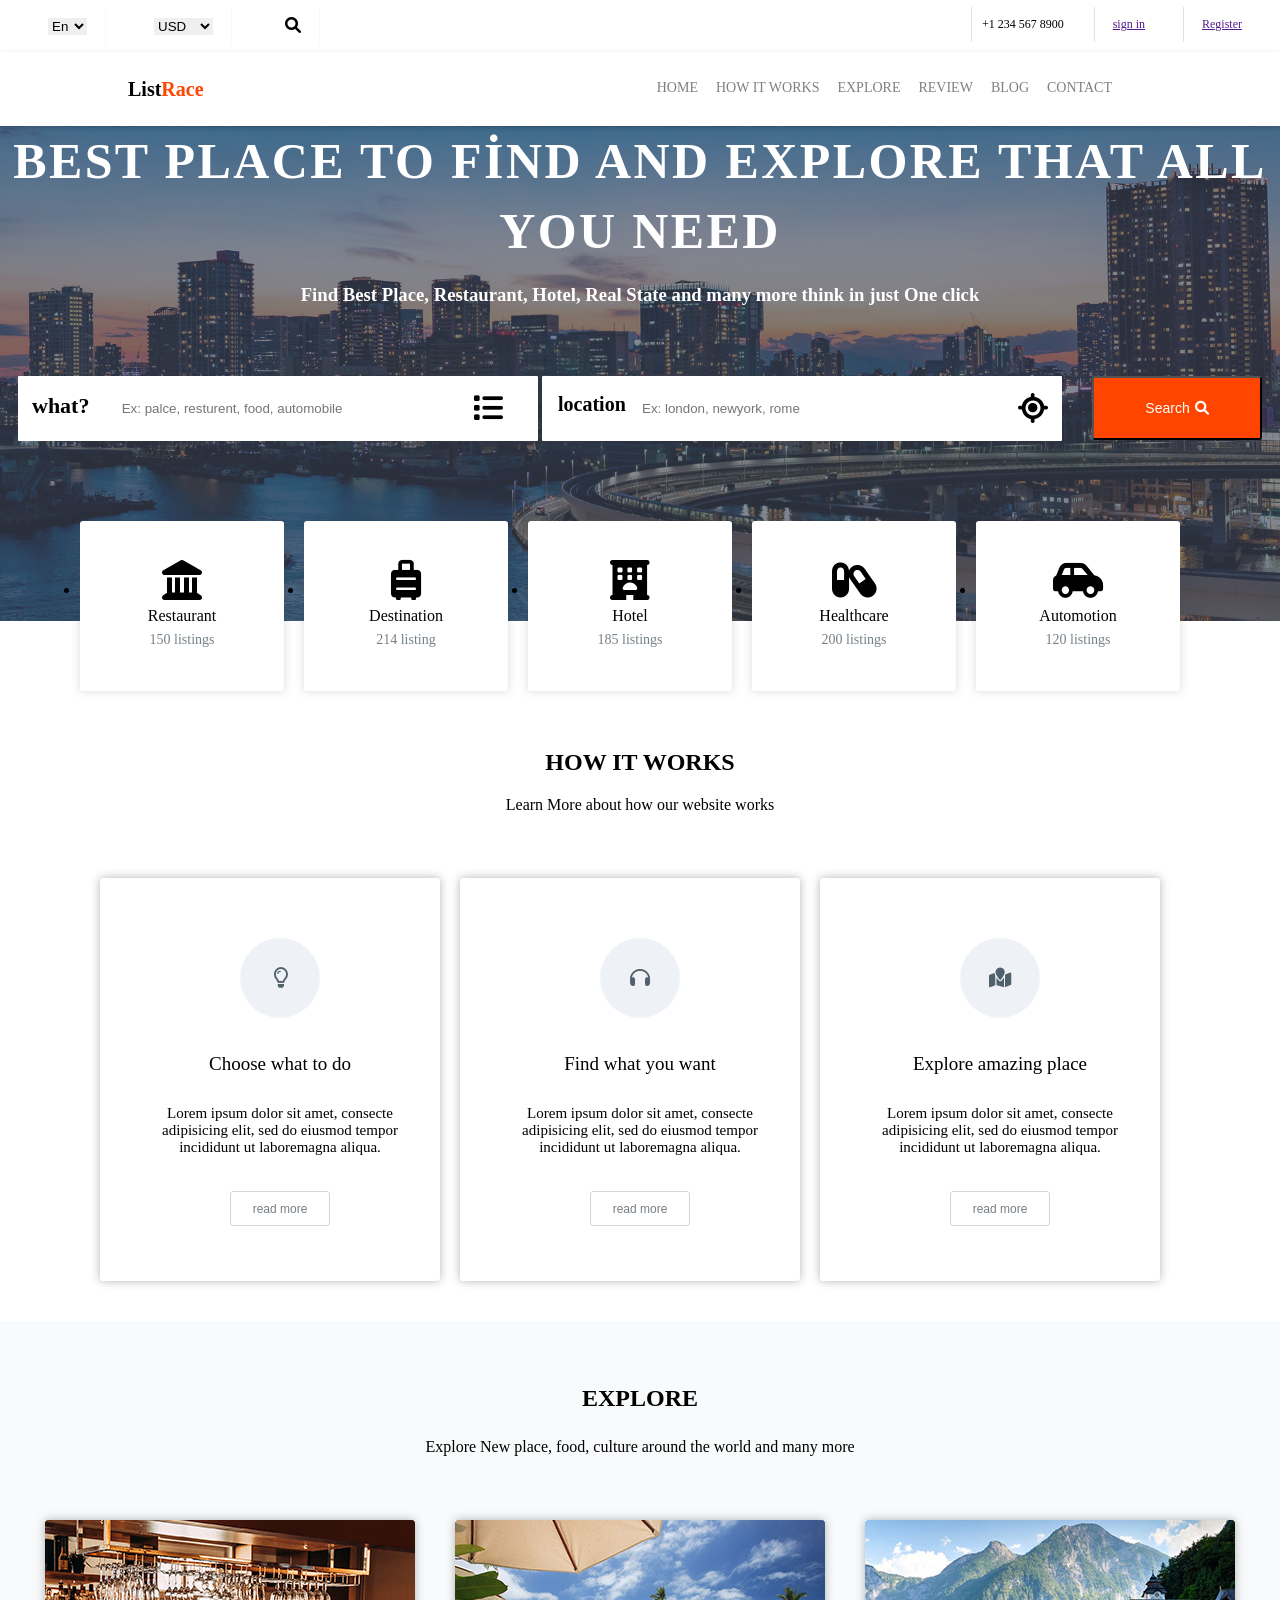
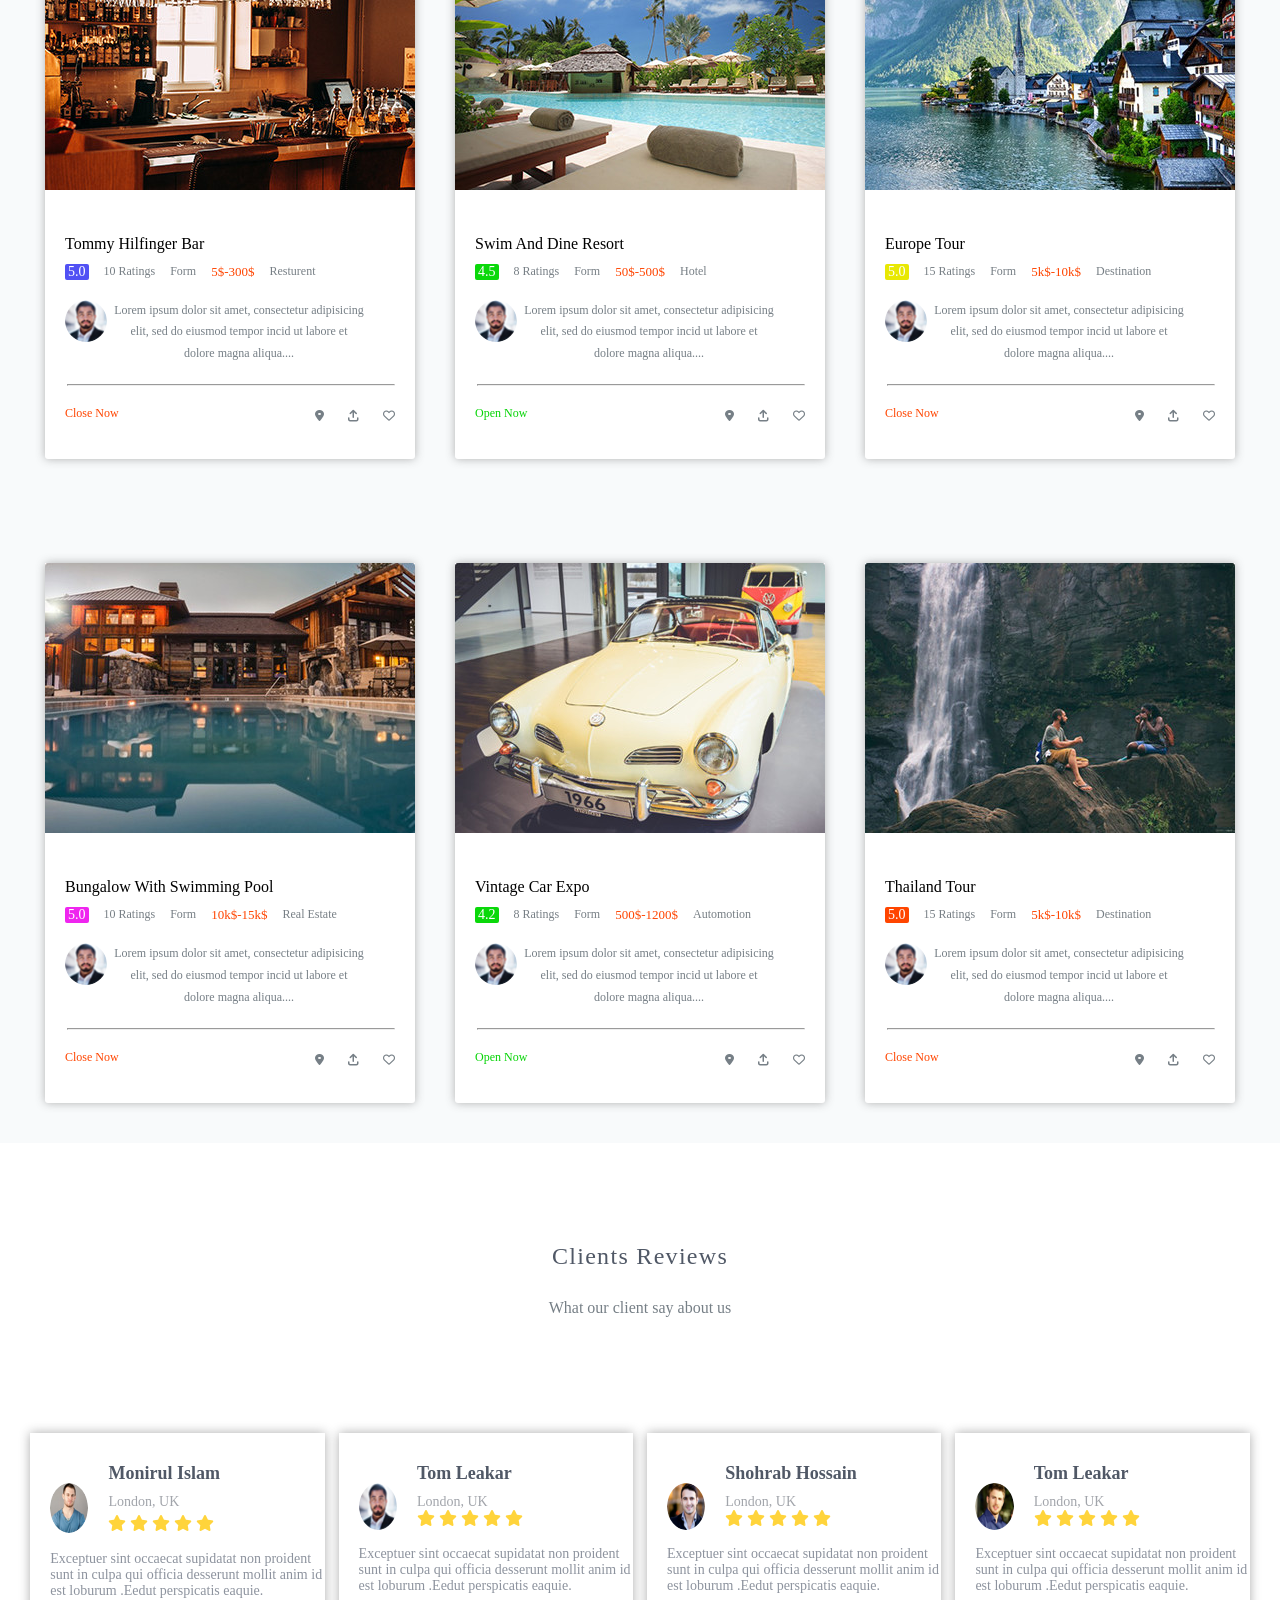
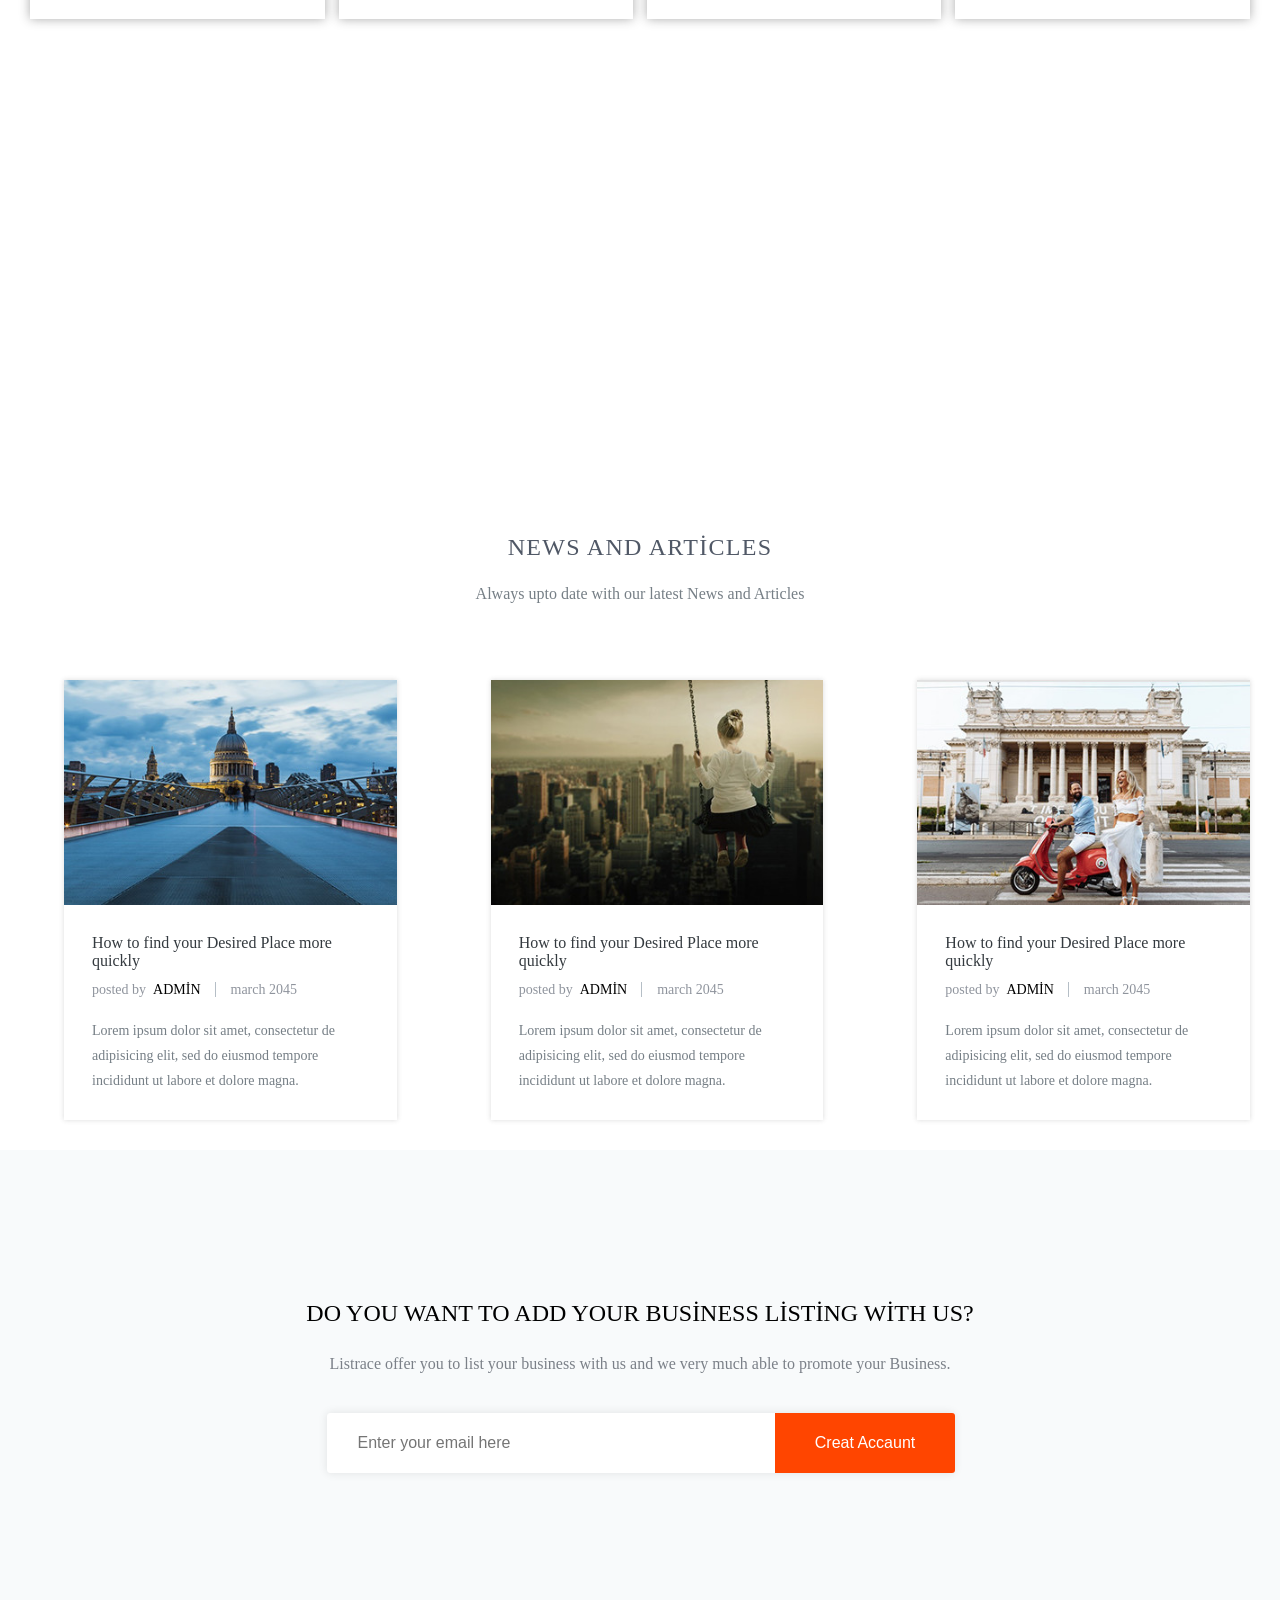
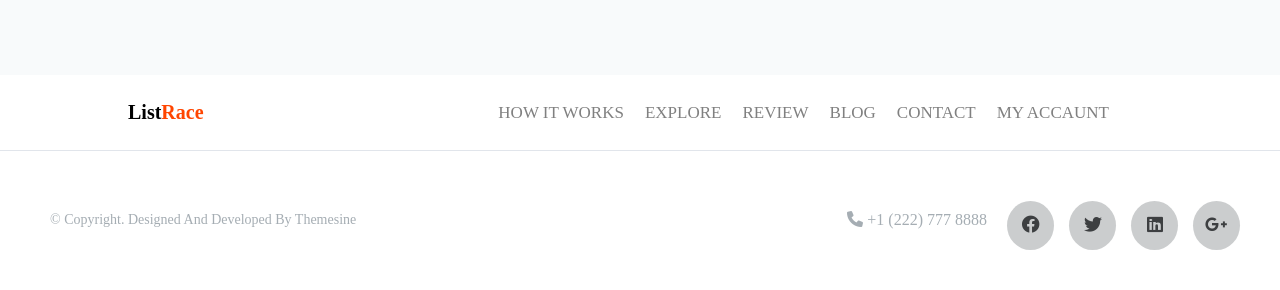
==== commit d87bf478: "poject" ====
--- a/ListRace.html
+++ b/ListRace.html
@@ -8,540 +8,557 @@
      <link rel="stylesheet" href="ListRace.css">
      <link rel="stylesheet" href="https://cdnjs.cloudflare.com/ajax/libs/font-awesome/6.0.0-beta3/css/all.min.css">
 </head>
-<body class="umumi">
-
-
-    <header class="basliqbir">
-        <ul class="basliqelaqe">
-            <li class="ilkqutu">
-                <div>
-                    <ul class="dil">
-                        <li class="select-opt">
-                            <select name="language" id="language">
-                                <option value="default">En</option>
-                                <option value="bangla">BN</option>
-                                <option value="arabic">AB</option>
-                            </select>
-                        </li>
-                        <li class="select-opt">
-                            <select name="currency" id="currency">
-                                <option value="USD">USD</option>
-                                <option value="EURO">EURO</option>
-                                <option value="BDT">BDT</option>
-                            </select>
-                        </li>
-                        <li class="basliqicon">
-                            <i class="fa-solid fa-magnifying-glass"></i>
-                        </li>
-                    </ul>
-                </div>
-            </li>
-            <li>
-                <div class="ikinciqutu">
-                    <ul class="basliqiki">
-                        <li class="liki"> +1 234 567 8900</li>
-                        <li  class="signin">
-                            <a href="">sign in</a>
-                        </li>
-                        <li class="register">
-                            <a href="">Register</a>
-                        </li>
-                    </ul>
-                </div>
-            </li>
-        </ul>
-    </header>
-
-
-    <div class="bir">
-        <a class="List">List<span class="span">Race</span></a>
-        <ul class="sira">
-            <li><a class="biryazi" href="">HOME</a></li>
-            <li><a class="biryazi" href="">HOW IT WORKS</a></li>
-            <li><a class="biryazi" href="">EXPLORE</a></li>
-            <li><a class="biryazi" href="">REVIEW</a></li>
-            <li><a class="biryazi" href="">BLOG</a></li>
-            <li><a class="biryazi" href="">CONTACT</a></li>
-        </ul>
+
+
+<header>
+    <div class="basliqelaqe">
+        <div class="ilkqutu">
+                <ul class="dil">
+                    <li class="select-opt">
+                        <select name="language" id="language">
+                            <option value="default">En</option>
+                            <option value="bangla">BN</option>
+                            <option value="arabic">AB</option>
+                        </select>
+                    </li>
+                    <li class="select-opt">
+                        <select name="currency" id="currency">
+                            <option value="USD">USD</option>
+                            <option value="EURO">EURO</option>
+                            <option value="BDT">BDT</option>
+                        </select>
+                    </li>
+                    <li class="basliqicon">
+                        <i class="fa-solid fa-magnifying-glass"></i>
+                    </li>
+                </ul>
+            </div>
+            <div class="ikinciqutu">
+                <ul class="basliqiki">
+                    <li class="liki"> +1 234 567 8900</li>
+                    <li  class="signin">
+                        <a href="">sign in</a>
+                    </li>
+                    <li class="register">
+                        <a href="">Register</a>
+                    </li>
+                </ul>
+            </div>
     </div>
-    <div class="iki">
-        <div class="fonn">
-           <h3 class="best">Best place to find and explore
+
+</header>
+
+
+
+
+<section class="menu">
+    <a class="List">List<span class="span">Race</span></a>
+    <ul class="menus">
+        <li><a class="menulist" href="#home">HOME</a></li>
+        <li><a class="menulist" href="#howitworks">HOW IT WORKS</a></li>
+        <li><a class="menulist" href="#explore">EXPLORE</a></li>
+        <li><a class="menulist" href="#review">REVIEW</a></li>
+        <li><a class="menulist" href="#blog">BLOG</a></li>
+        <li><a class="menulist" href="#contact">CONTACT</a></li>
+    </ul>
+</section>
+
+<section class="iki" id="home">
+    <div class="fonn">
+       <div class="bestfind">
+            <h3 class="best">Best place to find and explore
             that all you need</h3>
             <br>
             <h3 class="find">Find Best Place, Restaurant, Hotel, Real State and many more think in just One click</h3>
-        </div>
+       </div>
         <div class="formlar">
-        <div class="form">
-            <h3 class="what">what?</h3>
-            <i class="fa-solid fa-list"></i>
-            <form action="#" method="post">
-                <input class="form1" type="text" placeholder=" Ex: palce, resturent, food, automobile">
-            </form>
-        </div>
-        <div class="form">
-            <h3 class="location">location</h3>
-            <i class="fa-solid fa-location-crosshairs"></i>
-            <form action="#" method="post" >
-                <input class="form1" type="text" placeholder="Ex: london, newyork, rome">
-            </form>
-        </div>
-        <div>
-            <button class="duyme1"> Search <i class="fa-solid fa-magnifying-glass"></i> </button>
-        </div>
-        </div>
-       <div class="uc">
-            <ul class="qutular">
-                <li>
-                    <div class="qutu">
-                        <i class="fa-solid fa-landmark"></i>
-                        <h2><a href="" class="Restaurant">Restaurant</a></h2>
-                        <p class="listings">150 listings</p>
-                    </div>
-                </li>
-                <li>
-                    <div  class="qutu"> 
-                        <i class="fa-solid fa-suitcase-rolling"></i>
-                        <h2><a href="" class="Restaurant">Destination</a></h2>
-                        <p class="listings">214 listing</p>
-                    </div>
-                </li>
-                <li>
-                    <div  class="qutu">
-                        <i class="fa-solid fa-hotel"></i>
-                        <h2><a href="" class="Restaurant">Hotel</a></h2>
-                        <p class="listings">185 listings</p>
-                    </div>
-                </li>
-                <li>
-                    <div  class="qutu">
-                        <i class="fa-solid fa-capsules"></i>
-                        <h2><a href="" class="Restaurant">Healthcare</a></h2>
-                        <p class="listings">200 listings</p>
-                    </div>
-                </li>
-                <li>
-                    <div  class="qutu">
-                        <i class="fa-solid fa-car-side"></i>
-                        <h2><a href="" class="Restaurant">Automotion</a></h2>
-                        <p class="listings">120 listings</p>
-                    </div>
-                </li>
-            </ul>
-        </div>
-    </div>
-        <div class="dord">
-            <div class="basliqhow">
-                <h2>HOW IT WORKS</h2>
-                <p class="learn">Learn More about how our website works</p>
-            </div>
-            <div class="qutular1">
-                <div class="qutu1">
-                    <div class="cevre1">
-                        <i class="fa-regular fa-lightbulb fa-lg"></i>
-                    </div>
-                    <h2 class="choose1">Choose what to do</h2>
-                    <p class="lorem1">Lorem ipsum dolor sit amet, consecte adipisicing elit, sed do eiusmod tempor incididunt ut laboremagna aliqua.</p>
-                    <button class="button1">read more</button>
-                </div>
-                <div class="qutu1">
-                    <div class="cevre1">
-                        <i class="fa-solid fa-headphones fa-lg"></i>
-                    </div>
-                    <h2 class="choose1">Find what you want</h2>
-                    <p class="lorem1">Lorem ipsum dolor sit amet, consecte adipisicing elit, sed do eiusmod tempor incididunt ut laboremagna aliqua.</p>
-                    <button class="button1">read more</button>
-                </div>
-                <div class="qutu1">
-                    <div class="cevre1">
-                        <i class="fa-solid fa-map-location fa-lg"></i>
-                    </div>
-                    <h2 class="choose1">Explore amazing place</h2>
-                    <p class="lorem1">Lorem ipsum dolor sit amet, consecte adipisicing elit, sed do eiusmod tempor incididunt ut laboremagna aliqua.</p>
-                    <button class="button1">read more</button>
-                </div>
-            </div>
-        </div>
-        <div class="bes">
-            <div class="basliqexplore">
-                <h2>EXPLORE</h2>
-                <p class="explorep2">Explore New place, food, culture around the world and many more</p>
-            </div>
-            <div class="qutular2">
-                <div class="altqutu2">
-                   <div class="qutu2">
-                        <img class="sekiliki" src="image/e1.jpg" alt="">
-                        <div class="gorunme2">
-                            <button class="gorunmee2">best rated</button>
-                        </div>
+            <div class="form">
+                <h3 class="what">what?</h3>
+                <i class="fa-solid fa-list"></i>
+                <h3 class="location">location</h3>
+                <i class="fa-solid fa-location-crosshairs"></i>
+                <form action="#" method="post">
+                    <input class="form1" type="text" placeholder=" Ex: palce, resturent, food, automobile">
+                    <input class="form1" type="text" placeholder="Ex: london, newyork, rome">
+                </form>
+            </div>
+            <div>
+                <button class="duyme1"> Search <i class="fa-solid fa-magnifying-glass"></i> </button>
+            </div>
+            </div>
+            <div class="uc">
+                <ul class="qutular">
+                    <li class="li">
+                        <div class="qutu">
+                            <i class="fa-solid fa-landmark"></i>
+                            <h2><a href="" class="Restaurant">Restaurant</a></h2>
+                            <p class="listings">150 listings</p>
+                        </div>
+                    </li>
+                    <li class="li">
+                        <div  class="qutu"> 
+                            <i class="fa-solid fa-suitcase-rolling"></i>
+                            <h2><a href="" class="Restaurant">Destination</a></h2>
+                            <p class="listings">214 listing</p>
+                        </div>
+                    </li>
+                    <li class="li">
+                        <div  class="qutu">
+                            <i class="fa-solid fa-hotel"></i>
+                            <h2><a href="" class="Restaurant">Hotel</a></h2>
+                            <p class="listings">185 listings</p>
+                        </div>
+                    </li>
+                    <li class="li">
+                        <div  class="qutu">
+                            <i class="fa-solid fa-capsules"></i>
+                            <h2><a href="" class="Restaurant">Healthcare</a></h2>
+                            <p class="listings">200 listings</p>
+                        </div>
+                    </li>
+                    <li class="li">
+                        <div  class="qutu">
+                            <i class="fa-solid fa-car-side"></i>
+                            <h2><a href="" class="Restaurant">Automotion</a></h2>
+                            <p class="listings">120 listings</p>
+                        </div>
+                    </li>
+                </ul>
+            </div>
+        </div>
+</section>
+
+
+    <section class="howitworks" id="howitworks">
+        <div class="basliqhow">
+            <h2>HOW IT WORKS</h2>
+            <p class="learn">Learn More about how our website works</p>
+        </div>
+        <div class="qutular1">
+            <div class="qutu1">
+                <div class="cevre1">
+                    <i class="fa-regular fa-lightbulb fa-lg"></i>
+                </div>
+                <h2 class="choose1">Choose what to do</h2>
+                <p class="lorem1">Lorem ipsum dolor sit amet, consecte adipisicing elit, sed do eiusmod tempor incididunt ut laboremagna aliqua.</p>
+                <button class="button1">read more</button>
+            </div>
+            <div class="qutu1">
+                <div class="cevre1">
+                    <i class="fa-solid fa-headphones fa-lg"></i>
+                </div>
+                <h2 class="choose1">Find what you want</h2>
+                <p class="lorem1">Lorem ipsum dolor sit amet, consecte adipisicing elit, sed do eiusmod tempor incididunt ut laboremagna aliqua.</p>
+                <button class="button1">read more</button>
+            </div>
+            <div class="qutu1">
+                <div class="cevre1">
+                    <i class="fa-solid fa-map-location fa-lg"></i>
+                </div>
+                <h2 class="choose1">Explore amazing place</h2>
+                <p class="lorem1">Lorem ipsum dolor sit amet, consecte adipisicing elit, sed do eiusmod tempor incididunt ut laboremagna aliqua.</p>
+                <button class="button1">read more</button>
+            </div>
+        </div>
+    </section>
+
+
+
+    <section class="EXPLORE" id="explore">
+        <div class="basliqexplore">
+            <h2>EXPLORE</h2>
+            <p class="explorep2">Explore New place, food, culture around the world and many more</p>
+        </div>
+        <div class="qutular2">
+            <div class="altqutu2">
+               <div class="qutu2">
+                    <img class="sekiliki" src="image/e1.jpg" alt="">
+                    <div class="gorunme2">
+                        <button class="gorunmee2">best rated</button>
                         <div class="Gorunme2">
                             <i class="fa-solid fa-hashtag"></i>
                             <i class="fa-regular fa-bookmark"></i>
                         </div>
-                        <h2 class="tommy2">Tommy Hilfinger Bar</h2>
-                        <p class="p2">
-                            <span class="bes1">5.0</span> 
-                            <span class="rating2">10 ratings</span>
-                            <span class="rating2">form</span>
-                            <a class="price2">5$-300$</a>
-                            <span class="rating2">resturent</span>
-                        </p>
-                        <div class="imgp">
-                            <img class="img2" src="image/person.png" alt="">
-                            <p class="lorem2">Lorem ipsum dolor sit amet, consectetur adipisicing elit, sed do eiusmod tempor incid ut labore et dolore magna aliqua....</p>
-                        </div>
-                        <hr class="xett2">
-                        <div class="qutuson2">
-                            <div class="close2">Close Now</div>
-                            <div class="i2">
-                                <i class="fa-solid fa-location-dot"></i>
-                                <i class="fa-solid fa-arrow-up-from-bracket"></i>
-                                <i class="fa-regular fa-heart"></i>
-                            </div>
-                        </div>
-                   </div>
-                   <div class="qutu2">
-                        <img class="sekiliki"  src="image/e2.jpg" alt="">
-                        <div class="gorunme2">
-                            <button class="gorunmee2">best rated</button>
-                        </div>
+                    </div>
+                   
+                    <h2 class="tommy2">Tommy Hilfinger Bar</h2>
+                    <p class="p2">
+                        <span class="bes1">5.0</span> 
+                        <span class="rating2">10 ratings</span>
+                        <span class="rating2">form</span>
+                        <a class="price2">5$-300$</a>
+                        <span class="rating2">resturent</span>
+                    </p>
+                    <div class="imgp">
+                        <img class="img2" src="image/person.png" alt="">
+                        <p class="lorem2">Lorem ipsum dolor sit amet, consectetur adipisicing elit, sed do eiusmod tempor incid ut labore et dolore magna aliqua....</p>
+                    </div>
+                    <hr class="xett2">
+                    <div class="qutuson2">
+                        <div class="close2">Close Now</div>
+                        <div class="i2">
+                            <i class="fa-solid fa-location-dot"></i>
+                            <i class="fa-solid fa-arrow-up-from-bracket"></i>
+                            <i class="fa-regular fa-heart"></i>
+                        </div>
+                    </div>
+               </div>
+               <div class="qutu2">
+                    <img class="sekiliki"  src="image/e2.jpg" alt="">
+                    <div class="gorunme2">
+                        <button class="gorunmee2">best rated</button>
                         <div class="Gorunme2">
                             <i class="fa-solid fa-hashtag"></i>
                             <i class="fa-regular fa-bookmark"></i>
                         </div>
-                        <h2 class="tommy2">Swim And Dine Resort</h2>
-                        <p class="p2">
-                            <span class="bes2">4.5</span>
-                            <span class="rating2">8 ratings</span>
-                            <span class="rating2">form</span>
-                            <a class="price2">50$-500$</a>
-                            <span class="rating2"> hotel</span>
-                        </p>
-                        <div class="imgp">
-                            <img class="img2" src="image/person.png" alt="">
-                            <p class="lorem2">Lorem ipsum dolor sit amet, consectetur adipisicing elit, sed do eiusmod tempor incid ut labore et dolore magna aliqua....</p>
-                        </div>
-                        <hr class="xett2">
-                        <div class="qutuson2">
-                            <div class="open2">Open Now</div>
-                            <div class="i2">
-                                <i class="fa-solid fa-location-dot"></i>
-                                <i class="fa-solid fa-arrow-up-from-bracket"></i>
-                                <i class="fa-regular fa-heart"></i>
-                            </div>
-                        </div>
-                   </div>
-                   <div class="qutu2">
-                        <img class="sekiliki"  src="image/e3.jpg" alt="">
-                        <div class="gorunme2">
-                            <button class="gorunmee2">best rated</button>
-                        </div>
+                    </div>
+                    
+                    <h2 class="tommy2">Swim And Dine Resort</h2>
+                    <p class="p2">
+                        <span class="bes2">4.5</span>
+                        <span class="rating2">8 ratings</span>
+                        <span class="rating2">form</span>
+                        <a class="price2">50$-500$</a>
+                        <span class="rating2"> hotel</span>
+                    </p>
+                    <div class="imgp">
+                        <img class="img2" src="image/person.png" alt="">
+                        <p class="lorem2">Lorem ipsum dolor sit amet, consectetur adipisicing elit, sed do eiusmod tempor incid ut labore et dolore magna aliqua....</p>
+                    </div>
+                    <hr class="xett2">
+                    <div class="qutuson2">
+                        <div class="open2">Open Now</div>
+                        <div class="i2">
+                            <i class="fa-solid fa-location-dot"></i>
+                            <i class="fa-solid fa-arrow-up-from-bracket"></i>
+                            <i class="fa-regular fa-heart"></i>
+                        </div>
+                    </div>
+               </div>
+               <div class="qutu2">
+                    <img class="sekiliki"  src="image/e3.jpg" alt="">
+                    <div class="gorunme2">
+                        <button class="gorunmee2">best rated</button>
                         <div class="Gorunme2">
                             <i class="fa-solid fa-hashtag"></i>
                             <i class="fa-regular fa-bookmark"></i>
                         </div>
-                        <h2 class="tommy2">Europe Tour</h2>
-                        <p class="p2">
-                            <span class="bes3">5.0</span>
-                            <span class="rating2">15 ratings</span>
-                            <span class="rating2">form</span>
-                            <a class="price2">5k$-10k$</a>
-                            <span class="rating2">destination</span>
-                        </p>
-                        <div class="imgp">
-                            <img class="img2" src="image/person.png" alt="">
-                            <p class="lorem2">Lorem ipsum dolor sit amet, consectetur adipisicing elit, sed do eiusmod tempor incid ut labore et dolore magna aliqua....</p>
-                        </div>
-                        <hr class="xett2">
-                        <div class="qutuson2">
-                            <div  class="close2">Close Now</div>
-                            <div class="i2">
-                                <i class="fa-solid fa-location-dot"></i>
-                                <i class="fa-solid fa-arrow-up-from-bracket"></i>
-                                <i class="fa-regular fa-heart"></i>
-                            </div>
-                        </div>
-                   </div>
-                </div>
-                <div class="altqutu2">
-                    <div class="qutu2">
-                        <img class="sekiliki"  src="image/e4.jpg" alt="">
-                        <div class="gorunme2">
-                            <button class="gorunmee2">best rated</button>
-                        </div>
+                    </div>
+                    
+                    <h2 class="tommy2">Europe Tour</h2>
+                    <p class="p2">
+                        <span class="bes3">5.0</span>
+                        <span class="rating2">15 ratings</span>
+                        <span class="rating2">form</span>
+                        <a class="price2">5k$-10k$</a>
+                        <span class="rating2">destination</span>
+                    </p>
+                    <div class="imgp">
+                        <img class="img2" src="image/person.png" alt="">
+                        <p class="lorem2">Lorem ipsum dolor sit amet, consectetur adipisicing elit, sed do eiusmod tempor incid ut labore et dolore magna aliqua....</p>
+                    </div>
+                    <hr class="xett2">
+                    <div class="qutuson2">
+                        <div  class="close2">Close Now</div>
+                        <div class="i2">
+                            <i class="fa-solid fa-location-dot"></i>
+                            <i class="fa-solid fa-arrow-up-from-bracket"></i>
+                            <i class="fa-regular fa-heart"></i>
+                        </div>
+                    </div>
+               </div>
+            </div>
+            <div class="altqutu2">
+                <div class="qutu2">
+                    <img class="sekiliki"  src="image/e4.jpg" alt="">
+                    <div class="gorunme2">
+                        <button class="gorunmee2">best rated</button>
                         <div class="Gorunme2">
                             <i class="fa-solid fa-hashtag"></i>
                             <i class="fa-regular fa-bookmark"></i>
                         </div>
-                        <h2 class="tommy2">Bungalow With Swimming Pool</h2>
-                        <p class="p2">
-                            <span class="bes4">5.0</span>
-                            <span class="rating2">10 ratings</span>
-                            <span class="rating2">form</span> 
-                            <a class="price2">10k$-15k$</a>
-                            <span class="rating2">real estate</span>
-                        </p>
-                        <div class="imgp">
-                            <img class="img2" src="image/person.png" alt="">
-                            <p class="lorem2">Lorem ipsum dolor sit amet, consectetur adipisicing elit, sed do eiusmod tempor incid ut labore et dolore magna aliqua....</p>
-                        </div>
-                        <hr class="xett2">
-                        <div class="qutuson2">
-                            <div  class="close2">Close Now</div>
-                            <div class="i2">
-                                <i class="fa-solid fa-location-dot"></i>
-                                <i class="fa-solid fa-arrow-up-from-bracket"></i>
-                                <i class="fa-regular fa-heart"></i>
-                            </div>
-                        </div>
-                    </div>
-                    <div class="qutu2">
-                        <img class="sekiliki"  src="image/e5.jpg" alt="">
-                        <div class="gorunme2">
-                            <button class="gorunmee2">best rated</button>
-                        </div>
+                    </div>
+                   
+                    <h2 class="tommy2">Bungalow With Swimming Pool</h2>
+                    <p class="p2">
+                        <span class="bes4">5.0</span>
+                        <span class="rating2">10 ratings</span>
+                        <span class="rating2">form</span> 
+                        <a class="price2">10k$-15k$</a>
+                        <span class="rating2">real estate</span>
+                    </p>
+                    <div class="imgp">
+                        <img class="img2" src="image/person.png" alt="">
+                        <p class="lorem2">Lorem ipsum dolor sit amet, consectetur adipisicing elit, sed do eiusmod tempor incid ut labore et dolore magna aliqua....</p>
+                    </div>
+                    <hr class="xett2">
+                    <div class="qutuson2">
+                        <div  class="close2">Close Now</div>
+                        <div class="i2">
+                            <i class="fa-solid fa-location-dot"></i>
+                            <i class="fa-solid fa-arrow-up-from-bracket"></i>
+                            <i class="fa-regular fa-heart"></i>
+                        </div>
+                    </div>
+                </div>
+                <div class="qutu2">
+                    <img class="sekiliki"  src="image/e5.jpg" alt="">
+                    
+                    <div class="gorunme2">
+                        <button class="gorunmee2">best rated</button>
                         <div class="Gorunme2">
                             <i class="fa-solid fa-hashtag"></i>
                             <i class="fa-regular fa-bookmark"></i>
                         </div>
-                        <h2 class="tommy2">Vintage Car Expo</h2>
-                        <p class="p2">
-                            <span class="bes5">4.2</span>
-                            <span class="rating2">8 ratings</span>
-                            <span class="rating2">form</span> 
-                            <a class="price2">500$-1200$</a>
-                            <span class="rating2">automotion</span>
-                        </p>
-                        <div class="imgp">
-                            <img class="img2" src="image/person.png" alt="">
-                            <p class="lorem2">Lorem ipsum dolor sit amet, consectetur adipisicing elit, sed do eiusmod tempor incid ut labore et dolore magna aliqua....</p>
-                        </div>
-                        <hr class="xett2">
-                        <div class="qutuson2">
-                            <div class="open2">Open Now</div>
-                            <div class="i2">
-                                <i class="fa-solid fa-location-dot"></i>
-                                <i class="fa-solid fa-arrow-up-from-bracket"></i>
-                                <i class="fa-regular fa-heart"></i>
-                            </div>
-                        </div>
-                    </div>
-                    <div class="qutu2">
-                        <img class="sekiliki"  src="image/e6.jpg" alt="">
-                        <div class="gorunme2">
-                            <button class="gorunmee2">best rated</button>
-                        </div>
+                    </div>
+                   
+                    <h2 class="tommy2">Vintage Car Expo</h2>
+                    <p class="p2">
+                        <span class="bes5">4.2</span>
+                        <span class="rating2">8 ratings</span>
+                        <span class="rating2">form</span> 
+                        <a class="price2">500$-1200$</a>
+                        <span class="rating2">automotion</span>
+                    </p>
+                    <div class="imgp">
+                        <img class="img2" src="image/person.png" alt="">
+                        <p class="lorem2">Lorem ipsum dolor sit amet, consectetur adipisicing elit, sed do eiusmod tempor incid ut labore et dolore magna aliqua....</p>
+                    </div>
+                    <hr class="xett2">
+                    <div class="qutuson2">
+                        <div class="open2">Open Now</div>
+                        <div class="i2">
+                            <i class="fa-solid fa-location-dot"></i>
+                            <i class="fa-solid fa-arrow-up-from-bracket"></i>
+                            <i class="fa-regular fa-heart"></i>
+                        </div>
+                    </div>
+                </div>
+                <div class="qutu2">
+                    <img class="sekiliki"  src="image/e6.jpg" alt="">
+                    <div class="gorunme2">
+                        <button class="gorunmee2">best rated</button>
                         <div class="Gorunme2">
                             <i class="fa-solid fa-hashtag"></i>
                             <i class="fa-regular fa-bookmark"></i>
                         </div>
-                        <h2 class="tommy2">Thailand Tour</h2>
-                        <p class="p2">
-                            <span class="bes6">5.0</span>
-                            <span class="rating2">15 ratings</span>
-                            <span class="rating2">form</span>
-                            <a class="price2">5k$-10k$</a>
-                            <span class="rating2">destination</span>
-                        </p>
-                        <div class="imgp">
-                            <img class="img2" src="image/person.png" alt="">
-                            <p class="lorem2">Lorem ipsum dolor sit amet, consectetur adipisicing elit, sed do eiusmod tempor incid ut labore et dolore magna aliqua....</p>
-                        </div>
-                        <hr class="xett2">
-                        <div class="qutuson2">
-                            <div  class="close2">Close Now</div>
-                            <div class="i2">
-                                <i class="fa-solid fa-location-dot"></i>
-                                <i class="fa-solid fa-arrow-up-from-bracket"></i>
-                                <i class="fa-regular fa-heart"></i>
-                            </div>
-                        </div>
-                    </div>
-                </div>
-            </div>
-        </div>
-
-
-        <div class="alti">
-            <div class="altibasliq">
-                <h2 class="clients">Clients Reviews</h2>
-                <p class="whatour">What our client say about us</p>
-            </div>
-            <div class="altiqutular">
-                <div class="altiqutu">
-                    <div class="imgh2h4">
-                        <img class="altiimg" src="image/c2 (1).png">
-                        <div class="h2h4">
-                            <h2 class="monirul">Monirul Islam</h2>
-                            <h4 class="london">London, UK</h4>
-                            <div class="star">
-                                <i class="fa-solid fa-star" style="color: #FFD43B;"></i>
-                                <i class="fa-solid fa-star" style="color: #FFD43B;"></i>
-                                <i class="fa-solid fa-star" style="color: #FFD43B;"></i>
-                                <i class="fa-solid fa-star" style="color: #FFD43B;"></i>
-                                <i class="fa-solid fa-star" style="color: #FFD43B;"></i>
-                            </div>
-                        </div>
-                    </div>
-                    <div>
-                       <p class="exceptuer"> Exceptuer sint occaecat supidatat non proident sunt in culpa qui officia desserunt mollit anim id est loburum .Eedut perspicatis eaquie.</p>
-                    </div>
-                </div>
-                <div class="altiqutu">
-                    <div class="imgh2h4">
-                        <img class="altiimg" src="image/person.png">
-                        <div class="h2h4">
-                            <h2 class="monirul">Tom Leakar</h2>
-                            <h4 class="london">London, UK</h4>
-                            <div>
-                                <i class="fa-solid fa-star" style="color: #FFD43B;"></i>
-                                <i class="fa-solid fa-star" style="color: #FFD43B;"></i>
-                                <i class="fa-solid fa-star" style="color: #FFD43B;"></i>
-                                <i class="fa-solid fa-star" style="color: #FFD43B;"></i>
-                                <i class="fa-solid fa-star" style="color: #FFD43B;"></i>
-                            </div>
-                        </div>
-                    </div>
-                    <div>
-                       <p class="exceptuer"> Exceptuer sint occaecat supidatat non proident sunt in culpa qui officia desserunt mollit anim id est loburum .Eedut perspicatis eaquie.</p>
-                    </div>
-                </div>
-                <div class="altiqutu">
-                    <div class="imgh2h4">
-                        <img class="altiimg" src="image/c3.png">
-                        <div class="h2h4">
-                            <h2 class="monirul">Shohrab Hossain</h2>
-                            <h4 class="london">London, UK</h4>
-                            <div>
-                                <i class="fa-solid fa-star" style="color: #FFD43B;"></i>
-                                <i class="fa-solid fa-star" style="color: #FFD43B;"></i>
-                                <i class="fa-solid fa-star" style="color: #FFD43B;"></i>
-                                <i class="fa-solid fa-star" style="color: #FFD43B;"></i>
-                                <i class="fa-solid fa-star" style="color: #FFD43B;"></i>
-                            </div>
-                        </div>
-                    </div>
-                    <div>
-                       <p class="exceptuer"> Exceptuer sint occaecat supidatat non proident sunt in culpa qui officia desserunt mollit anim id est loburum .Eedut perspicatis eaquie.</p>
-                    </div>
-                </div>
-                <div class="altiqutu">
-                    <div class="imgh2h4">
-                        <img class="altiimg" src="image/c4.png">
-                        <div class="h2h4">
-                            <h2 class="monirul">Tom Leakar</h2>
-                            <h4 class="london">London, UK</h4>
-                            <div>
-                                <i class="fa-solid fa-star" style="color: #FFD43B;"></i>
-                                <i class="fa-solid fa-star" style="color: #FFD43B;"></i>
-                                <i class="fa-solid fa-star" style="color: #FFD43B;"></i>
-                                <i class="fa-solid fa-star" style="color: #FFD43B;"></i>
-                                <i class="fa-solid fa-star" style="color: #FFD43B;"></i>
-                            </div>
-                        </div>
-                    </div>
-                    <div>
-                       <p class="exceptuer"> Exceptuer sint occaecat supidatat non proident sunt in culpa qui officia desserunt mollit anim id est loburum .Eedut perspicatis eaquie.</p>
-                    </div>
-                </div>
-            </div>
-        </div>
-        <div class="yeddi">
-            <div class="qutularyeddi">
-                <div class="qutuyeddi">
-                    <div class="k">90 K+</div>
-                    <h3 class="listing">listings</h3>
-                </div>
-                <div class="qutuyeddi">
-                    <div class="k">40 K+</div>
-                    <h3 class="listing">listing categories</h3>
-                </div>
-                <div class="qutuyeddi">
-                    <div class="k">65 K+</div>
-                    <h3 class="listing">visitors</h3>
-                </div>
-                <div class="qutuyeddi">
-                    <div class="k">50 K+</div>
-                    <h3 class="listing">happy clients</h3>
-                </div>
-            </div>
-        </div>
-        <div class="sekkiz">
-            <div class="basliqsekkiz">
-                <h2 class="news">
-                    News and Articles
-                </h2>
-                <p class="always">
-                    Always upto date with our latest News and Articles
-                </p>
-            </div>
-            <div class="qutularsekkiz">
-                <div class="qutusekkiz">
-                    <img class="imgsekkiz" src="image/b1.jpg">
-                    <div class="altqutusekkiz">
-                        <h2 class="howto">How to find your Desired Place more quickly</h2>
-                        <h4 class="posted">posted by<a class="admin">admin</a>march 2045</h4>
-                        <p class="loremsekkiz">Lorem ipsum dolor sit amet, consectetur de adipisicing elit, sed do eiusmod tempore incididunt ut labore et dolore magna.</p>
-                    </div>
-                </div>
-                <div class="qutusekkiz">
-                    <img class="imgsekkiz" src="image/b2.jpg">
-                    <div class="altqutusekkiz">
-                        <h2 class="howto">How to find your Desired Place more quickly</h2>
-                        <h4 class="posted">posted by<a class="admin">admin</a>march 2045</h4>
-                        <p class="loremsekkiz">Lorem ipsum dolor sit amet, consectetur de adipisicing elit, sed do eiusmod tempore incididunt ut labore et dolore magna.</p>
-                    </div>
-                </div>
-                <div class="qutusekkiz">
-                    <img class="imgsekkiz" src="image/b3.jpg">
-                    <div class="altqutusekkiz">
-                        <h2 class="howto">How to find your Desired Place more quickly</h2>
-                        <h4 class="posted">posted by<a class="admin">admin</a>march 2045</h4>
-                        <p class="loremsekkiz">Lorem ipsum dolor sit amet, consectetur de adipisicing elit, sed do eiusmod tempore incididunt ut labore et dolore magna.</p>
-                    </div>
-                </div>
-            </div>
-        </div>
-        <div class="doqquz">
-            <div class="altdoqquz">
+                    </div>
+                 
+                    <h2 class="tommy2">Thailand Tour</h2>
+                    <p class="p2">
+                        <span class="bes6">5.0</span>
+                        <span class="rating2">15 ratings</span>
+                        <span class="rating2">form</span>
+                        <a class="price2">5k$-10k$</a>
+                        <span class="rating2">destination</span>
+                    </p>
+                    <div class="imgp">
+                        <img class="img2" src="image/person.png" alt="">
+                        <p class="lorem2">Lorem ipsum dolor sit amet, consectetur adipisicing elit, sed do eiusmod tempor incid ut labore et dolore magna aliqua....</p>
+                    </div>
+                    <hr class="xett2">
+                    <div class="qutuson2">
+                        <div  class="close2">Close Now</div>
+                        <div class="i2">
+                            <i class="fa-solid fa-location-dot"></i>
+                            <i class="fa-solid fa-arrow-up-from-bracket"></i>
+                            <i class="fa-regular fa-heart"></i>
+                        </div>
+                    </div>
+                </div>
+            </div>
+        </div>
+    </section>
+
+
+    <section class="ClientsReviews" id="review">
+        <div class="altibasliq">
+            <h2 class="clients">Clients Reviews</h2>
+            <p class="whatour">What our client say about us</p>
+        </div>
+        <div class="REVIEWS">
+            <div class="REVIEW">
+                <div class="imgh2h4">
+                    <img class="altiimg" src="image/c2 (1).png">
+                    <div class="h2h4">
+                        <h2 class="monirul">Monirul Islam</h2>
+                        <h4 class="london">London, UK</h4>
+                        <div class="star">
+                            <i class="fa-solid fa-star" style="color: #FFD43B;"></i>
+                            <i class="fa-solid fa-star" style="color: #FFD43B;"></i>
+                            <i class="fa-solid fa-star" style="color: #FFD43B;"></i>
+                            <i class="fa-solid fa-star" style="color: #FFD43B;"></i>
+                            <i class="fa-solid fa-star" style="color: #FFD43B;"></i>
+                        </div>
+                    </div>
+                </div>
                 <div>
-                    <h2 class="doyou">do you want to add your business listing with us?</h2>
-                    <p class="listrace">Listrace offer you to list your business with us and we very much able to promote your Business.</p>
-                </div>
-                <div class="qutudoqquz">
-                    <form> 
-                        <input type="email" placeholder="Enter your email here" class="inputdoqquz">
-                        <button class="buttondoqquz">Creat Accaunt</button>
-                    </form>
-                </div>
-            </div>
-        </div>
-     <div class="on">
-           <div class="alton">
-               <a class="List">List<span class="span">Race</span></a>
-               <ul class="sira">
-                   <li><a class="onyazi" href="">HOW IT WORKS</a></li>
-                   <li><a class="onyazi" href="">EXPLORE</a></li>
-                   <li><a class="onyazi" href="">REVIEW</a></li>
-                   <li><a class="onyazi" href="">BLOG</a></li>
-                   <li><a class="onyazi" href="">CONTACT</a></li>
-                   <li><a class="onyazi" href="">MY ACCAUNT</a></li>
-               </ul>
-           </div>
-           <div class="sonalton">
+                   <p class="exceptuer"> Exceptuer sint occaecat supidatat non proident sunt in culpa qui officia desserunt mollit anim id est loburum .Eedut perspicatis eaquie.</p>
+                </div>
+            </div>
+            <div class="REVIEW">
+                <div class="imgh2h4">
+                    <img class="altiimg" src="image/person.png">
+                    <div class="h2h4">
+                        <h2 class="monirul">Tom Leakar</h2>
+                        <h4 class="london">London, UK</h4>
+                        <div>
+                            <i class="fa-solid fa-star" style="color: #FFD43B;"></i>
+                            <i class="fa-solid fa-star" style="color: #FFD43B;"></i>
+                            <i class="fa-solid fa-star" style="color: #FFD43B;"></i>
+                            <i class="fa-solid fa-star" style="color: #FFD43B;"></i>
+                            <i class="fa-solid fa-star" style="color: #FFD43B;"></i>
+                        </div>
+                    </div>
+                </div>
+                <div>
+                   <p class="exceptuer"> Exceptuer sint occaecat supidatat non proident sunt in culpa qui officia desserunt mollit anim id est loburum .Eedut perspicatis eaquie.</p>
+                </div>
+            </div>
+            <div class="REVIEW">
+                <div class="imgh2h4">
+                    <img class="altiimg" src="image/c3.png">
+                    <div class="h2h4">
+                        <h2 class="monirul">Shohrab Hossain</h2>
+                        <h4 class="london">London, UK</h4>
+                        <div>
+                            <i class="fa-solid fa-star" style="color: #FFD43B;"></i>
+                            <i class="fa-solid fa-star" style="color: #FFD43B;"></i>
+                            <i class="fa-solid fa-star" style="color: #FFD43B;"></i>
+                            <i class="fa-solid fa-star" style="color: #FFD43B;"></i>
+                            <i class="fa-solid fa-star" style="color: #FFD43B;"></i>
+                        </div>
+                    </div>
+                </div>
+                <div>
+                   <p class="exceptuer"> Exceptuer sint occaecat supidatat non proident sunt in culpa qui officia desserunt mollit anim id est loburum .Eedut perspicatis eaquie.</p>
+                </div>
+            </div>
+            <div class="REVIEW">
+                <div class="imgh2h4">
+                    <img class="altiimg" src="image/c4.png">
+                    <div class="h2h4">
+                        <h2 class="monirul">Tom Leakar</h2>
+                        <h4 class="london">London, UK</h4>
+                        <div>
+                            <i class="fa-solid fa-star" style="color: #FFD43B;"></i>
+                            <i class="fa-solid fa-star" style="color: #FFD43B;"></i>
+                            <i class="fa-solid fa-star" style="color: #FFD43B;"></i>
+                            <i class="fa-solid fa-star" style="color: #FFD43B;"></i>
+                            <i class="fa-solid fa-star" style="color: #FFD43B;"></i>
+                        </div>
+                    </div>
+                </div>
+                <div>
+                   <p class="exceptuer"> Exceptuer sint occaecat supidatat non proident sunt in culpa qui officia desserunt mollit anim id est loburum .Eedut perspicatis eaquie.</p>
+                </div>
+            </div>
+        </div>
+    </section>
+
+
+    <section class="LISTS">
+        <div class="qutularyeddi">
+            <div class="LIST">
+                <div class="k">90 K+</div>
+                <h3 class="listing">listings</h3>
+            </div>
+            <div class="LIST">
+                <div class="k">40 K+</div>
+                <h3 class="listing">listing categories</h3>
+            </div>
+            <div class="LIST">
+                <div class="k">65 K+</div>
+                <h3 class="listing">visitors</h3>
+            </div>
+            <div class="LIST">
+                <div class="k">50 K+</div>
+                <h3 class="listing">happy clients</h3>
+            </div>
+        </div>
+    </section>
+
+
+    <section class="NEWSARTICLES" id="blog">
+        <div class="basliqsekkiz">
+            <h2 class="news">
+                News and Articles
+            </h2>
+            <p class="always">
+                Always upto date with our latest News and Articles
+            </p>
+        </div>
+        <div class="qutularsekkiz">
+            <div class="ARTICLES">
+                <img class="imgsekkiz" src="image/b1.jpg">
+                <div class="altqutusekkiz">
+                    <h2 class="howto">How to find your Desired Place more quickly</h2>
+                    <h4 class="posted">posted by<a class="admin">admin</a>march 2045</h4>
+                    <p class="loremsekkiz">Lorem ipsum dolor sit amet, consectetur de adipisicing elit, sed do eiusmod tempore incididunt ut labore et dolore magna.</p>
+                </div>
+            </div>
+            <div class="ARTICLES">
+                <img class="imgsekkiz" src="image/b2.jpg">
+                <div class="altqutusekkiz">
+                    <h2 class="howto">How to find your Desired Place more quickly</h2>
+                    <h4 class="posted">posted by<a class="admin">admin</a>march 2045</h4>
+                    <p class="loremsekkiz">Lorem ipsum dolor sit amet, consectetur de adipisicing elit, sed do eiusmod tempore incididunt ut labore et dolore magna.</p>
+                </div>
+            </div>
+            <div class="ARTICLES">
+                <img class="imgsekkiz" src="image/b3.jpg">
+                <div class="altqutusekkiz">
+                    <h2 class="howto">How to find your Desired Place more quickly</h2>
+                    <h4 class="posted">posted by<a class="admin">admin</a>march 2045</h4>
+                    <p class="loremsekkiz">Lorem ipsum dolor sit amet, consectetur de adipisicing elit, sed do eiusmod tempore incididunt ut labore et dolore magna.</p>
+                </div>
+            </div>
+        </div>
+    </section>
+
+
+    <section class="ContacT" id="contact">
+        <div class="altdoqquz">
             <div>
-                <p class="altonp">© Copyright. Designed And Developed By Themesine</p>
-            </div>
-            <div class="altonnumber">
-                <span class="onspan">
-                    <i class="fa fa-phone"></i>
-                    +1 (222) 777 8888
-                </span>
-                <i class="fa-brands fa-facebook"></i>
-                <i class="fa-brands fa-twitter"></i>
-                <i class="fa-brands fa-linkedin"></i>
-                <i class="fa-brands fa-google-plus-g"></i>
-            </div>
-           </div>
-    </div>
-</body>
+                <h2 class="doyou">do you want to add your business listing with us?</h2>
+                <p class="listrace">Listrace offer you to list your business with us and we very much able to promote your Business.</p>
+            </div>
+            <div class="qutudoqquz">
+                <form> 
+                    <input type="email" placeholder="Enter your email here" class="inputcontact">
+                    <button class="buttoncontact">Creat Accaunt</button>
+                </form>
+            </div>
+        </div>
+    </section>
+
+
+
+    <section class="on">
+        <div class="alton">
+            <a class="List">List<span class="span">Race</span></a>
+            <ul class="sira">
+                <li><a class="onyazi" href="#howitworks">HOW IT WORKS</a></li>
+                <li><a class="onyazi" href="#explore">EXPLORE</a></li>
+                <li><a class="onyazi" href="#review">REVIEW</a></li>
+                <li><a class="onyazi" href="#blog">BLOG</a></li>
+                <li><a class="onyazi" href="#contact">CONTACT</a></li>
+                <li><a class="onyazi" href="#contact">MY ACCAUNT</a></li>
+            </ul>
+        </div>
+        <div class="sonalton">
+         <div>
+             <p class="altonp">© Copyright. Designed And Developed By Themesine</p>
+         </div>
+         <div class="altonnumber">
+             <span class="onspan">
+                 <i class="fa fa-phone"></i>
+                 +1 (222) 777 8888
+             </span>
+             <i class="fa-brands fa-facebook"></i>
+             <i class="fa-brands fa-twitter"></i>
+             <i class="fa-brands fa-linkedin"></i>
+             <i class="fa-brands fa-google-plus-g"></i>
+         </div>
+        </div>
+    </section>
--- a/ListRace.css
+++ b/ListRace.css
@@ -15,44 +15,64 @@
     font-weight: bold; 
     font-style: normal;
 }
-basliqbir{
-    display: flex;
-}
+
+
+
 .ilkqutu{
-    padding-top: 15px;
-    padding-bottom:15px;
+    padding-top: 7px;
+    padding-bottom:7px;
 }
 .ikinciqutu{
-    padding-top: 15px;
-    padding-bottom:15px;
+    padding-top: 7px;
+    padding-bottom:7px;
 }
 .dil{
     display: flex;
 }
+ul.dil select {
+    border: none;
+    outline: none;
+}
 .basliqelaqe{
     display: flex;
+    justify-content: space-between;
 }
 .basliqiki{
     display: flex;
-    margin-left:900px;
 }
 .signin{
-    margin-right: 30px;
+    border-right: 0;
+    border-left: 1px solid #e0e1e2;
+    font-size: 12px;
+    padding: 10px 18px;
+    margin-right: 20px;
     list-style-type: none;
 }
 .register{
-    margin-right: 30px;
+    border-right: 0;
+    border-left: 1px solid #e0e1e2;
+    font-size: 12px;
+    padding: 10px 18px;
+    margin-right: 20px;
     list-style-type: none;
 }
 .liki{
-    margin-right: 30px;
+    border-right: 0;
+    border-left: 1px solid #e0e1e2;
+    font-size: 12px;
+    padding: 10px 10px;
+    margin-right: 20px;
     list-style-type: none;
 }
 .select-opt{
+    padding: 10px 18px;
+    border-right: 1px solid #f6f8fa;
     margin-left: 30px;
     list-style-type: none;
 }
 .basliqicon{
+    padding: 10px 18px;
+    border-right: 1px solid #f6f8fa;
     margin-left: 30px;
     list-style-type: none;
 }
@@ -102,6 +122,54 @@
 }
 
 
+.umumi {
+    font-family: 'poppins', sans-serif;
+    display: flex;
+    flex-direction: column;
+}
+
+.menu{
+    position: sticky;
+    top:0;
+    background-color: white;
+    z-index: 3;
+    padding-top: 2%;
+    padding-bottom: 2%;
+    width:100%;
+    height: auto;
+    height: 10%;
+    box-shadow: 0 2px 5px rgba(0, 0, 0, .2);
+}
+.menus{
+    display:flex;
+    float: right;
+    list-style:none;
+    margin-right: 150px;
+}
+.menulist:hover{
+    color:orangered;
+}
+.menulist{
+    margin-right: 18px;
+    font-size: 14px;
+    font-weight: 500;
+    color:rgb(128, 128, 128);
+    text-decoration: dotted;
+}
+.List{
+    margin-left:10%;
+    font-weight:700 ;
+    font-size: 20px;
+    text-transform: capitalize;
+}
+.span{
+    font-weight:700 ;
+    font-size: 20px;
+    text-transform: capitalize;
+    color: orangered;
+}
+
+
 
 .iki{
     background-image:url(image/download.jpg);
@@ -110,7 +178,6 @@
     background-repeat: no-repeat;
     position: relative; 
     width:100%;
-    height: 100vh;
     z-index:1;
     display:flex;
     flex-direction: column;
@@ -125,30 +192,27 @@
     background: rgba(65, 73, 89, .65);
     z-index: -1;
 }
+.fonn{
+    display: flex;
+    flex-direction: column;
+    align-items: center;
+}
 .best{
+    text-align: center;
     text-transform: uppercase;
     letter-spacing: 2.4px;
     line-height: 1.4;
-    font-size: 60px;
-    text-align: center;
-    margin-top: 9%;
-    margin-left:13%;
-    margin-right:13%;
-    position: absolute;
+    font-size: 50px;
     color: white; 
-
 }
 .find{
     text-align: center;
-    margin-top:20%;
-    margin-left:21%;
-    position: absolute;
     color: white;
 }
 .formlar{
     display: flex;
-    margin-top: 30%;
-    margin-left:6%;
+    justify-content: center;
+    margin-top: 70px;
 }
 .form1{
     height: 65px;
@@ -170,6 +234,7 @@
     font-size: 22px;
 }
 .location{
+    margin-left: 540px;
     position: absolute;
     margin-top: 17px;
     padding-left:0;
@@ -179,7 +244,7 @@
 .fa-location-crosshairs{
     position: absolute;
     margin-top:17px;
-    margin-left:460px;
+    margin-left:1000px;
     font-size: 30px;
 }
 .fa-list{
@@ -191,15 +256,15 @@
 .duyme1{
    background-color: orangered;
    display: flex;
-    justify-content: center;
-    align-items: center;
-    font-size: 14px;
-    color:white;
-    width: 170px;
-    height: 70px;
-    text-transform: capitalize;
-    margin-left: 30px;
-    border-radius: 3px;
+   justify-content: center;
+   align-items: center;
+   font-size: 14px;
+   color:white;
+   width: 170px;
+   height: 64px;
+   text-transform: capitalize;
+   margin-left: 30px;
+   border-radius: 3px;
 }
 .duyme1:hover{
     background-color:rgb(210, 27, 27);
@@ -210,6 +275,16 @@
 }
 
 
+.qutular{
+    display:flex;
+    justify-content: center;
+    margin-bottom:-90px;
+    margin-top: 80px;
+}
+.li{
+    width:32%;
+    float: left;
+}
 .qutu{
     position: relative;
     background-color: white;
@@ -264,14 +339,11 @@
 .fa-car-side{
     font-size:40px;
 }
-.qutular{
-    display:flex;
-    justify-content: center;
-    margin-top:80px;
-}
-
-
-.dord{
+
+
+
+
+.howitworks{
     margin-top:10%;
     width:100%;
     height: 100%;
@@ -351,7 +423,9 @@
     border-radius: 3px;
 }
 
-.bes{
+
+
+.EXPLORE{
     display: flex;
     flex-direction: column;
     background-color: #f8fafb;
@@ -368,10 +442,10 @@
 .qutular2{
     display: flex;
     flex-direction:column;
-    margin-left:10%;
 }
 .altqutu2{
     display: flex;
+    justify-content: center;
     margin-top:5%;
 }
 .qutu2:hover {
@@ -391,9 +465,8 @@
     transition: box-shadow 0.3s ease; 
 }
 .gorunme2 {
-    position: absolute;
-    bottom:54%;
-    left:30px;
+    display: flex;
+    justify-content: space-between;
     transform: translate(-50%, -50%); 
     opacity: 0; 
     transform: translateY(30px);
@@ -413,14 +486,13 @@
     cursor: pointer;
     border-radius: 5px;
     transition: background-color 0.3s ease;
+
 }
 .gorunmee2:hover {
     background-color:orangered;
     color: white;
 }
 .Gorunme2{
-    display: flex;
-    position: absolute;
     bottom:54%;
     left:310px;
     transform: translate(-50%, -50%); 
@@ -566,9 +638,9 @@
 }
 .qutuson2{
     display: flex;
-    justify-content: center;
-    margin-top:25px;
-    margin-left: 15px;
+    justify-content:space-between;
+    margin-left: 20px;
+    margin-top: 20px;
 }
 .i2{
     margin-left: 180px;
@@ -612,7 +684,8 @@
 }
 
 
-.alti{
+
+.ClientsReviews{
     padding-bottom:70px;
 }
 .altibasliq{
@@ -634,15 +707,14 @@
     line-height: 1.8;
     text-transform: initial;
 }
-.altiqutular{
+.REVIEWS{
     display: flex;
     justify-content: center;
 }
-.altiqutu{
+.REVIEW{
     margin-left:7px;
     margin-right:7px;
     margin-top: 110px;
-    height:100%;
     width:23%;
     background-color: white;
     display: flex;
@@ -653,7 +725,7 @@
     margin-top:50px;
     margin-left: 20px;
     width:13%;
-    height:13%;
+    height:50%;
     border-radius:50%;
 }
 .imgh2h4{
@@ -684,7 +756,9 @@
     font-weight:300;
     padding-bottom: 20px;
 }
-.yeddi{
+
+
+.LISTS{
     position: relative;
     display: flex;
     align-items: center;
@@ -697,7 +771,7 @@
     margin-left: 10%;
     display: flex;
 }
-.qutuyeddi{
+.LIST{
     text-align: center;
     padding-right: 15px;
     padding-left: 15px;
@@ -719,7 +793,8 @@
 }
 
 
-.sekkiz{
+
+.NEWSARTICLES{
     padding-top: 8%;
     display: flex;
     flex-direction: column;
@@ -746,19 +821,20 @@
     display: flex;
     justify-content: center;
 }
-.qutusekkiz{
-    width:25%;
+.ARTICLES{
+    width:70%;
     margin-bottom: 30px;
     margin-right:30px;
     box-shadow: 0 0 5px rgba(71, 71, 71, .2);
     transition: 3s;
     height: auto;
-}
-.qutusekkiz:hover{
+    margin-left: 5%;
+}
+.ARTICLES:hover{
     box-shadow: 0 0 8px #929699;
     transition: 1s;
 }
-.qutusekkiz:hover h2{
+.ARTICLES:hover h2{
     color: orangered;
 }
 .imgsekkiz{
@@ -800,7 +876,7 @@
 }
 
 
-.doqquz{
+.ContacT{
     background: #f8fafb;
     padding: 150px 0;
 }
@@ -826,7 +902,7 @@
     margin: 0 auto;
     margin-top: 40px;
 }
-.inputdoqquz{
+.inputcontact{
     display: inline-block;
     width: 595px;
     height: 58px;
@@ -838,10 +914,10 @@
     box-shadow: 0 0 10px rgba(21, 19, 19, .1);
     transition: .3s linear;
 }
-.inputdoqquz:hover{
+.inputcontact:hover{
     box-shadow: 0 0 10px rgba(12, 11, 11, 0.427);
 }
-.buttondoqquz{
+.buttoncontact{
     position: absolute;
     top: 0;
     right: 0;
@@ -860,6 +936,9 @@
     overflow: hidden;
     cursor: pointer;
 }
+
+
+
 .alton{
     position: sticky;
     top:0;
@@ -878,7 +957,7 @@
     list-style:none;
     margin-right: 150px;
 }
-.biryazi:hover{
+.onyazi:hover{
     color:orangered;
 }
 .onyazi{
@@ -909,7 +988,6 @@
     width: 100%;
     flex-wrap: wrap;
 }
-
 .altonp {
     color: #a5adb3;
     font-size: 14px;
@@ -917,14 +995,12 @@
     text-transform: capitalize;
     margin-left: 50px;
 }
-
 .altonnumber {
     display: flex;
     align-items: center;
     justify-content: flex-end;
     gap: 5px; 
 }
-
 .onspan {
     margin-right: 15px;
     color: #a5adb3;
@@ -932,7 +1008,6 @@
 .onspan:hover{
     color: orangered;
 }
-
 .onbirspan {
     margin-right: 15px;
     margin-left: 0;
@@ -960,8 +1035,56 @@
 
 
 
+
+
+
+
+@media (max-width: 1260px){
+   .formlar{
+    display:flex;
+    flex-direction: column;
+   }
+   .duyme1{
+    margin-left: 60px;
+    margin-top: 60px;
+   }
+   .altqutu2{
+    display: block;
+   }
+   .qutular2{
+    margin-left: 30%;
+   }
+   .sekiliki{
+    width:100%;
+   } 
+   .qutu2{
+    width:45%;
+   }
+
+}
+@media (max-width: 1060px){
+    .form1{
+        margin-top: 30px;
+    }
+    .what{
+        margin-top: 51px;
+        padding-left: 14px;
+    }
+    .fa-list{
+        margin-top:51px;
+    }
+    .location{
+        margin-left: 50px;
+        margin-top: 145px;
+    }
+    .fa-location-crosshairs{
+        margin-top: 145px;
+        margin-left:425px ;
+    }
+}
+
 @media (max-width: 1024px) {
-    .sira {
+    .menus{
         margin-right: 50px;
     }
     .List {
@@ -971,15 +1094,100 @@
     .span {
         font-size: 18px;
     }
-}
-
+    .form1{
+        margin-left: 60px;
+        margin-top: 30px;
+    }
+    .formlar{
+        display:flex;
+        flex-direction: column;
+    }
+    .duyme1{
+        margin-left: 60px;
+        margin-top: 60px;
+    }
+    .what{
+        margin-top: 46px;
+        padding-left: 14px;
+        margin-left: 70px;
+    }
+    .fa-list{
+        margin-top:46px;
+        margin-left:520px;
+    }
+    .location{
+        margin-left: 70px;
+        margin-top: 145px;
+    }
+    .fa-location-crosshairs{
+        margin-top: 145px;
+        margin-left:525px ;
+    }
+    .qutular{
+        display: block;
+        margin-left: 60px;
+    }
+    .qutu{
+        margin-right: 10px;
+    }
+    .altqutu2{
+        display: flex;
+        flex-direction:column;
+    }
+    .sekiliki{
+        width:100%;
+    } 
+    .qutu2{
+        width:60%;
+    }
+    .imgp{
+        margin-left: 30px;
+    }
+    .tommy2{
+        margin-left: 30px;
+    }
+    .rating2{
+        margin-left:10px;
+    }
+    .price2{
+        margin-left:10px;
+    }
+    .altiimg{
+        width:13%;
+        height: 13%;
+        border-radius:50%;
+    }
+    .qutularyeddi{
+        margin-left: 4%;
+    }
+    .qutularyeddi{
+        margin-left:4%;
+    }
+    .LISTS{
+        display: flex;
+        flex-direction: column;
+    }
+    .qutularyeddi{
+        display:block;
+        float: left;
+    }
+    .LIST{
+        margin-top: 30px;
+    }
+    .sira{
+        margin-right: 50px;
+    }
+}
 @media (max-width: 768px) {
-    .sira {
+    .menu{
+        height: 110px;
+    }
+    .menus{
         flex-direction: column;
         margin-right: 0;
         align-items: center;
     }
-    .biryazi {
+    .menulist{
         font-size: 16px;
         margin-right: 10px;
     }
@@ -990,8 +1198,112 @@
     .span {
         font-size: 18px;
     }
-}
-
+    .formlar{
+        display:flex;
+        flex-direction: column;
+    }
+    .form1{
+        width: 270px;
+        margin-left: 35px;
+        margin-top: 30px;
+    }
+    .duyme1{
+        margin-left: 35px;
+        margin-top: 35px;
+    }
+    .what{
+        margin-top: 46px;
+        padding-left: 14px;
+        margin-left:40px;
+    }
+    .fa-list{
+        margin-top:46px;
+        margin-left:420px;
+    }
+    .location{
+        margin-left: 50px;
+        margin-top: 145px;
+    }
+    .fa-location-crosshairs{
+        margin-top: 145px;
+        margin-left:425px ;
+    }
+    .qutular{
+        margin-left: 35px;
+    }
+    .qutu{
+        width:135px;
+    }
+    .qutular1{
+        display: block;
+        margin-left:20%;
+    }
+    .qutu1{
+        width:70% ;
+    }
+    .qutu2{
+        width: 60%;
+    }
+    .imgp{
+        margin-left:15px;
+    }
+    .REVIEWS{
+        display: flex;
+        flex-direction: column;
+    }
+    .REVIEW{
+        width:40%;
+        margin-left:200px;
+    }
+    .qutularsekkiz{
+        display: flex;
+        flex-direction: column;
+        margin-left:20%;
+        width: 70%;
+    }
+    .sira{
+        display: flex;
+        flex-direction: column;
+        margin-right: 30px;
+    }
+}
+
+@media (max-width: 601px){
+    .qutu2{
+        width:85%;
+        margin-left: -30px;
+    }
+    .qutuson2{
+        margin-left: 10px;
+    }
+    .imgp{
+        margin-left: ;
+        display: flex;
+    }
+    .img2{
+        width: 9%;
+        height: 9%;
+    }
+    .lorem2{
+        font-size: 10px;
+    }
+    .REVIEW{
+        margin-left:140px;
+    }
+    .inputcontact{
+        width: 90%;
+    }
+    .register{
+        padding: 5px 9px;
+    }
+    .signin{
+        padding: 5px 9px;
+    }
+    .select-opt{
+        padding: 5px 9px;
+    }
+}
+  
 @media (max-width: 480px) {
     .bir {
         padding-top: 5%;
@@ -1003,300 +1315,57 @@
     .span {
         font-size: 16px;
     }
-    .biryazi {
+    .menulist{
         font-size: 14px;
         margin-right: 8px;
     }
-    .sira {
+    .menus{
         flex-direction: column;
         align-items: center;
     }
-}
-
-@media (max-width: 1024px) {
-    .best {
-        font-size: 50px;
-        margin-top: 5%;
-        margin-left: 10%;
-        margin-right: 10%;
-    }
-    .find {
-        font-size: 18px;
-        margin-top: 30%;
-        margin-left: 15%;
-    }
-    .formlar {
-        margin-top: 35%;
-        margin-left: 0;
-        justify-content: center;
-    }
-    .form {
-        width: 45%;
-    }
-}
-
-@media (max-width: 768px) {
-    .best {
-        font-size: 40px;
-        margin-top: 5%;
-        margin-left: 5%;
-        margin-right: 5%;
-    }
-    .find {
-        font-size: 16px;
-        margin-top: 30%;
-        margin-left: 10%;
-    }
-    .formlar {
-        margin-left:-3%;
-        margin-top: 40%;
-        flex-direction: column;
-        align-items: center;
-    }
-    .form {
+    .Restaurant{
+        font-size: 12px;
+    }
+}
+@media (max-width:391px){
+    .form1{
+        width: 150px;
+    }
+    .fa-list{
+        margin-top:46px;
+        margin-left:310px;
+    }
+    .fa-location-crosshairs{
+        margin-top: 145px;
+        margin-left:305px;
+    }
+    .qutular{
+        margin-left:20px;
+    }
+    .qutu{
+        width:110px;
+    }
+    .qutu1{
+        padding-left: 10px;
+    }
+    .p2{
+        display:block;
+        float: left;
+    }
+    .imgh2h4{
+        padding-right:20px;
+    }
+    .exceptuer{
+        padding-right: 20px;
+    }
+    .REVIEW{
+        margin-left:80px;
+        width: 60%;
+    }
+    .ARTICLES{
         width: 90%;
-        margin-bottom: 20px; 
-    }
-    .duyme1 {
-        width: 100%; 
-        margin-top: 20px;
-    }
-}
-
-@media (max-width: 480px) {
-    .best {
-        font-size: 30px;
-        margin-top: 5%;
-        margin-left: 5%;
-        margin-right: 5%;
-    }
-    .find {
-        font-size: 14px;
-        margin-top: 50%;
-        margin-left: 5%;
-    }
-    .form1 {
-        font-size: 14px;
-    }
-    .formlar {
-        margin-top: 50%;
-        flex-direction: column;
-        align-items: center;
-    }
-    .form {
-        width: 90%;
-    }
-    .duyme1 {
-        width: 100%;
-    }
-}
-@media (max-width: 350px) {
-    .best {
-        font-size: 30px;
-        margin-top: 5%;
-        margin-left: 5%;
-        margin-right: 5%;
-    }
-    .find {
-        font-size: 14px;
-        margin-top: 50%;
-        margin-left: 5%;
-    }
-    .form1 {
-        font-size: 14px;
-    }
-    .formlar {
-        margin-top: 50%;
-        flex-direction: column;
-        align-items: center;
-    }
-    .form {
-        width: 100%;
-    }
-    .duyme1 {
-        width: 100%;
-    }
-}
-@media (max-width: 1024px) {
-    .qutular {
-        justify-content: space-between;
-        display: flex !important;
-        flex-direction: column;
-    }
-    .qutu {
-        width: 180px;
-        height: 150px;
-    }
-    .fa-landmark,
-    .fa-suitcase-rolling,
-    .fa-hotel,
-    .fa-capsules,
-    .fa-car-side {
-        font-size: 35px; 
-    }
-}
-
-@media (max-width: 768px) {
-    #content:d
-    .qutular {
-        justify-content: space-around; 
-        margin-top: 50px;
-    }
-    .qutu {
-        width: 150px; 
-        height: 140px;
-        margin-bottom: 15px; 
-    }
-    .fa-landmark,
-    .fa-suitcase-rolling,
-    .fa-hotel,
-    .fa-capsules,
-    .fa-car-side {
-        font-size: 30px; 
-    }
-    .Restaurant {
-        font-size: 14px; 
-    }
-    .listings {
-        font-size: 12px; 
-    }
-}
-
-@media (max-width: 480px) {
-    .qutular {
-        flex-direction: column; 
-        align-items: center;
-        margin-top: 30px;
-    }
-    .qutu {
-        width: 100%;
-        height: 120px; 
-        margin-bottom: 20px; 
-    }
-    .fa-landmark,
-    .fa-suitcase-rolling,
-    .fa-hotel,
-    .fa-capsules,
-    .fa-car-side {
-        font-size: 25px; 
-    }
-    .Restaurant {
-        font-size: 12px; 
-    }
-    .listings {
-        font-size: 10px;
-    }
-}
-
-
-@media (max-width: 1024px) {
-    .qutu1 {
-        width: 45%;
-    }
-    .cevre1 {
-        width: 70px; 
-        height: 70px;
-        line-height: 70px;
-    }
-    .choose1 {
-        font-size: 18px; 
-    }
-    .lorem1 {
-        font-size: 14px;
-    }
-    .button1 {
-        width: 90px; 
-    }
-}
-
-@media (max-width: 768px) {
-    .qutu1 {
-        width: 80%;
-    }
-    .cevre1 {
-        width: 60px; 
-        height: 60px;
-        line-height: 60px;
-    }
-    .choose1 {
-        font-size: 16px; 
-    }
-    .lorem1 {
-        font-size: 13px;
-    }
-    .button1 {
-        width: 80px;
-        font-size: 10px;
-    }
-}
-
-@media (max-width: 480px) {
-    .qutular1 {
-        justify-content: center;
-        gap: 10px;
-    }
-
-    .qutu1 {
-        width: 100%;
-        margin-right: 0;
-    }
-
-    .cevre1 {
-        width: 50px;
-        height: 50px;
-        line-height: 50px;
-    }
-
-    .choose1 {
-        font-size: 14px;
-    }
-
-    .lorem1 {
-        font-size: 12px;
-        margin-left: 10px;
-        margin-right: 10px;
-    }
-
-    .button1 {
-        width: 70px;
-        font-size: 9px; 
-    }
-}
-
-
-
-
-@media (max-width: 1400px){
-    .qutular2{
-        margin-left: 2%;
-    }
-}
-@media (max-width:1024px) {
-    .altqutu2{
-        display: flex;
-        flex-direction:column;
-    }
-    .sekiliki{
-        width:100%;
-    } 
-    .qutu2{
-        width: 38.2%;
-    }
-
-}
-@media (max-width:768px) {
-    .altqutu2{
-        display: flex;
-        flex-direction:column;
-    }
-    .sekiliki{
-        width:100%;
-    } 
-    .qutu2{
-        width: 38.2%;
-    }
-    .rating2{
-        margin-left: 1px;
-    }
-}
-
+    }
+    .qutularsekkiz{
+        margin-left:15%;
+    }
+}
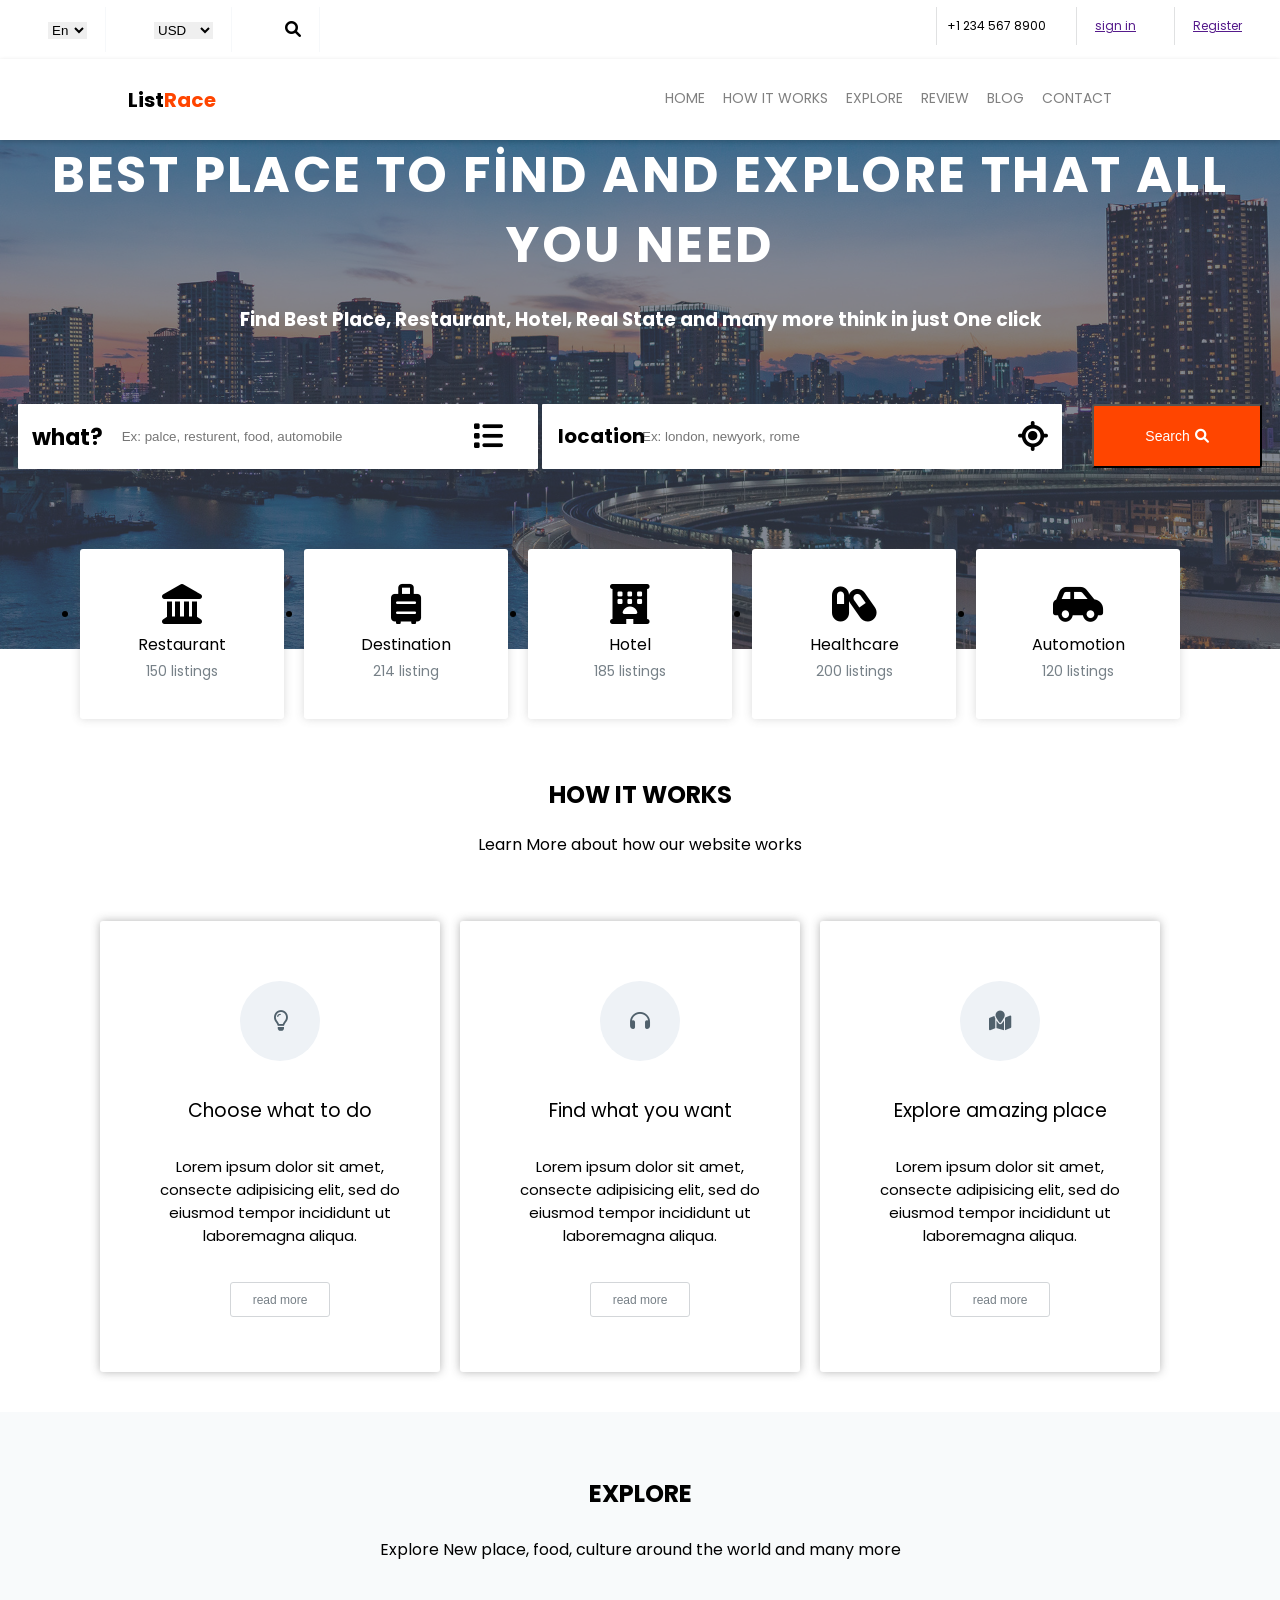
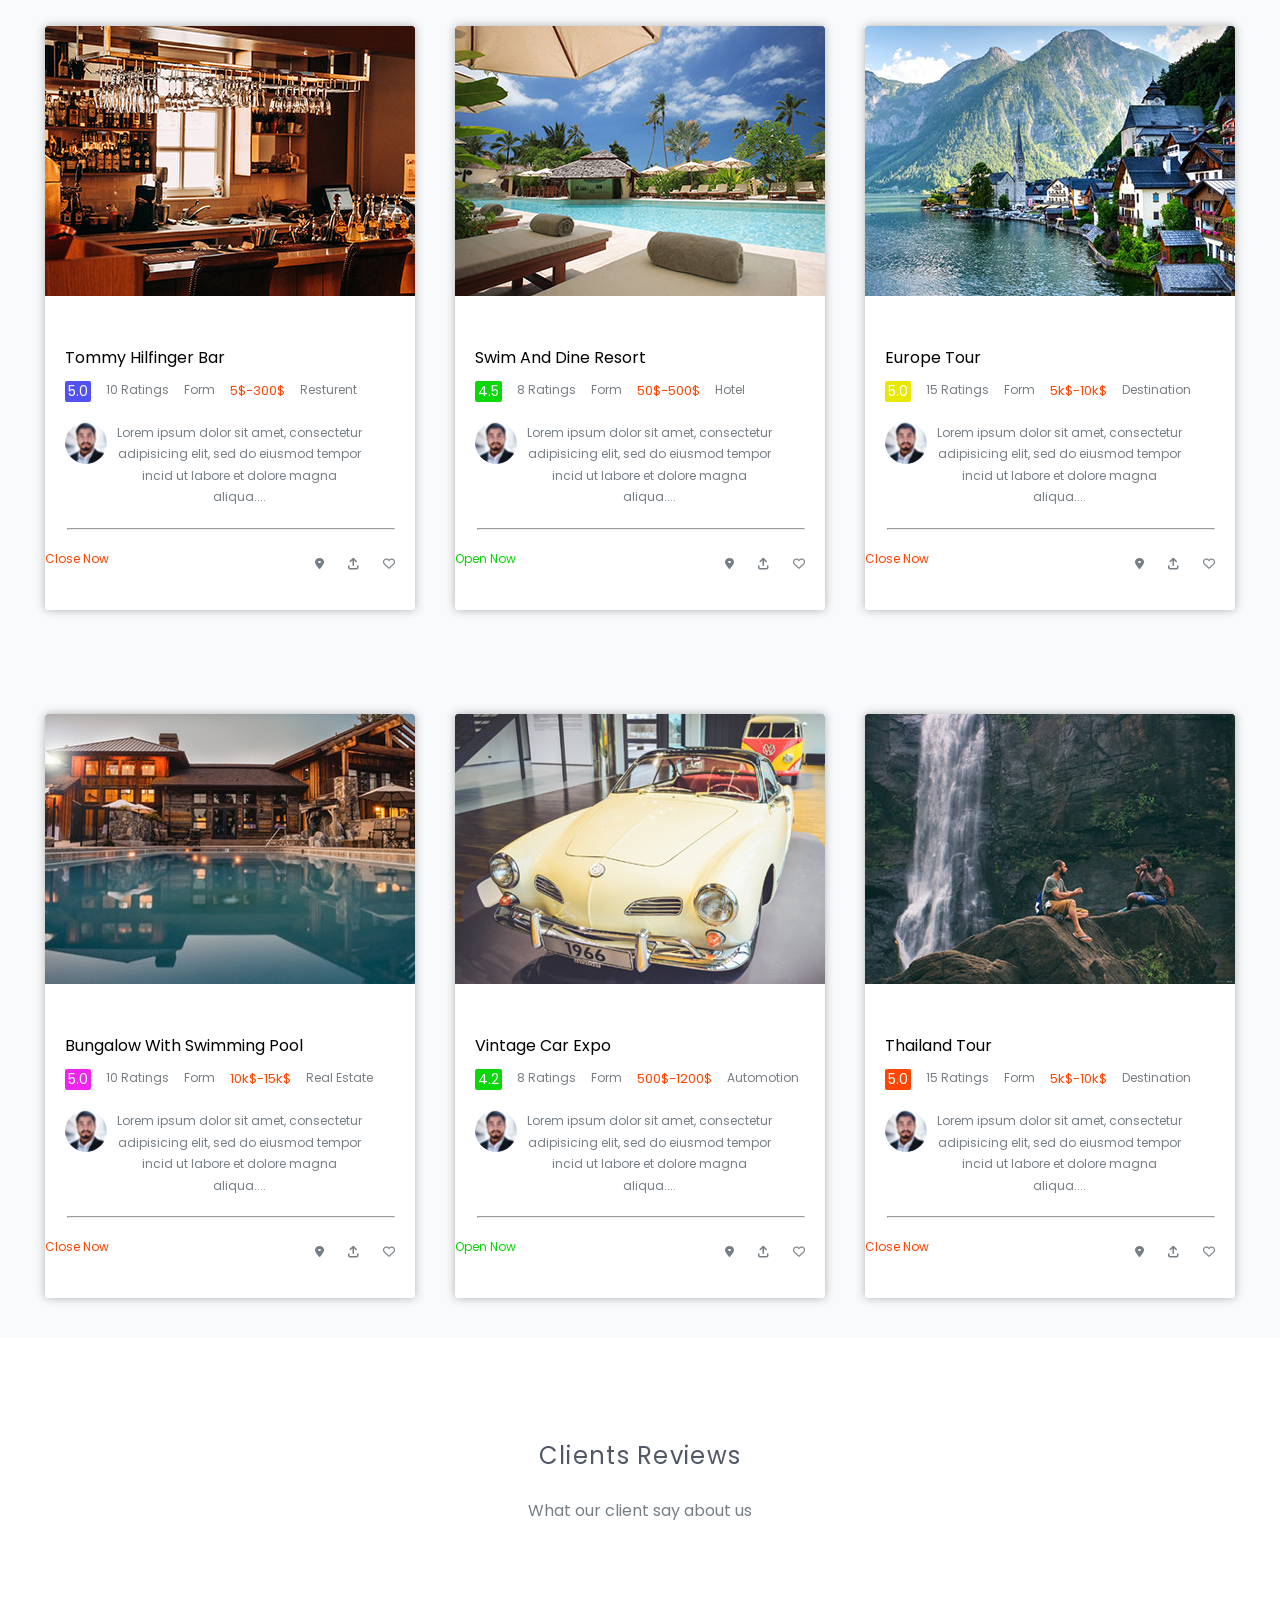
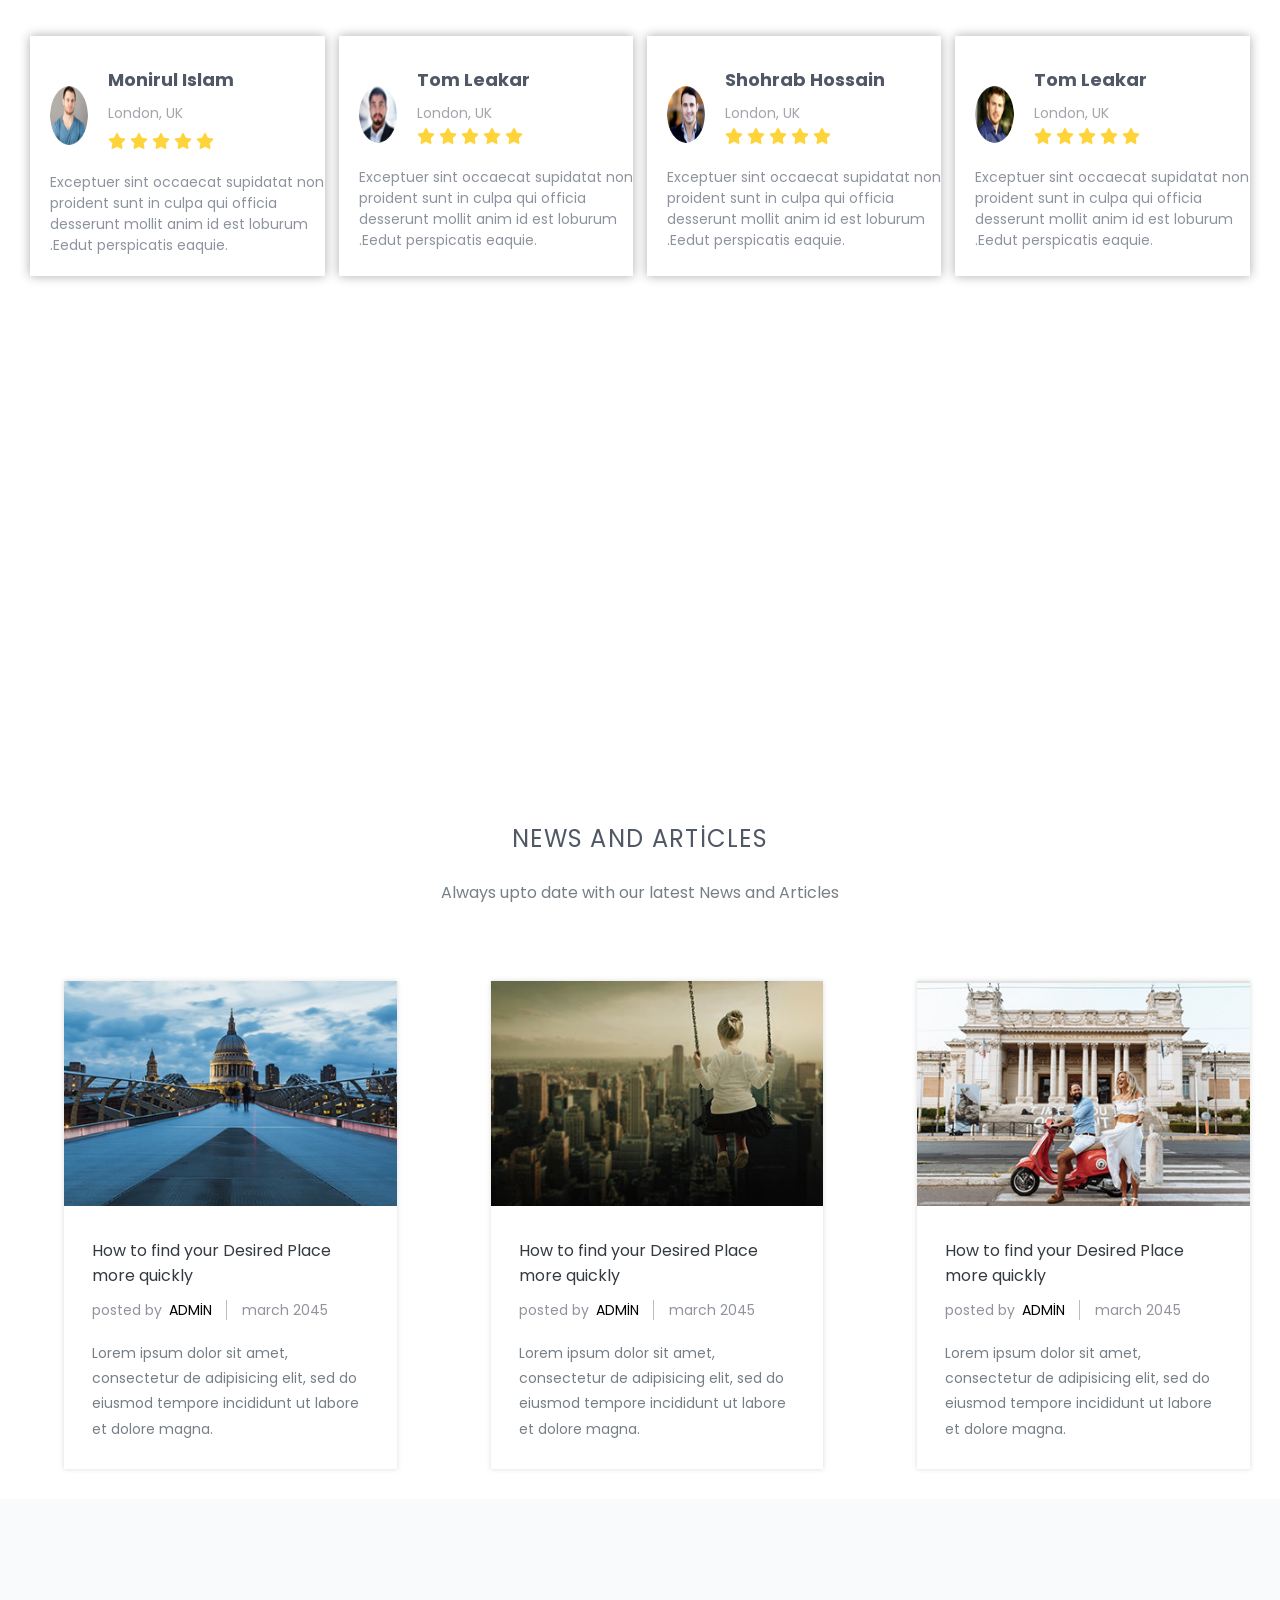
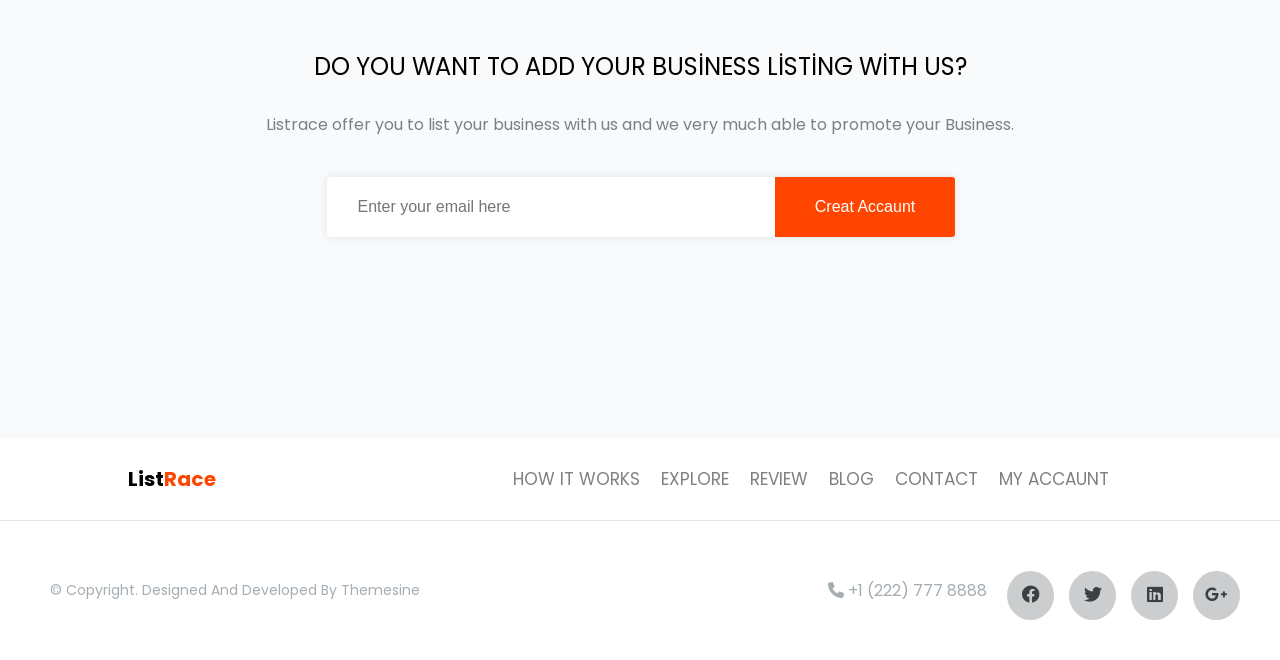
==== commit ded680db: "son" ====
--- a/ListRace.html
+++ b/ListRace.html
@@ -9,7 +9,7 @@
      <link rel="stylesheet" href="https://cdnjs.cloudflare.com/ajax/libs/font-awesome/6.0.0-beta3/css/all.min.css">
 </head>
 
-
+<body>
 <header>
     <div class="basliqelaqe">
         <div class="ilkqutu">
@@ -534,7 +534,7 @@
 
 
 
-    <section class="on">
+    <footer class="on">
         <div class="alton">
             <a class="List">List<span class="span">Race</span></a>
             <ul class="sira">
@@ -561,4 +561,5 @@
              <i class="fa-brands fa-google-plus-g"></i>
          </div>
         </div>
-    </section>
+    </footer>
+</body>
--- a/ListRace.css
+++ b/ListRace.css
@@ -12,10 +12,12 @@
 @font-face {
     font-family: 'Poppins'; 
     src: url('fonts/Poppins-Bold.ttf') format('truetype'); 
-    font-weight: bold; 
+    font-weight: bold;
     font-style: normal;
 }
-
+body{
+    font-family: "Poppins";
+}
 
 
 .ilkqutu{
@@ -137,7 +139,6 @@
     padding-bottom: 2%;
     width:100%;
     height: auto;
-    height: 10%;
     box-shadow: 0 2px 5px rgba(0, 0, 0, .2);
 }
 .menus{
@@ -639,7 +640,6 @@
 .qutuson2{
     display: flex;
     justify-content:space-between;
-    margin-left: 20px;
     margin-top: 20px;
 }
 .i2{
@@ -1180,7 +1180,7 @@
 }
 @media (max-width: 768px) {
     .menu{
-        height: 110px;
+        height: 135px;
     }
     .menus{
         flex-direction: column;
@@ -1304,6 +1304,12 @@
     }
 }
   
+@media (max-width: 507px){
+    .basliqelaqe{
+        display: flex;
+        flex-direction: column;
+    }
+}
 @media (max-width: 480px) {
     .bir {
         padding-top: 5%;
@@ -1327,6 +1333,15 @@
         font-size: 12px;
     }
 }
+@media( max-width:400px){
+    .menus{
+        display: flex;
+        justify-content: center;
+    }
+    .i2{
+        margin-left: 30px;
+    }
+}
 @media (max-width:391px){
     .form1{
         width: 150px;
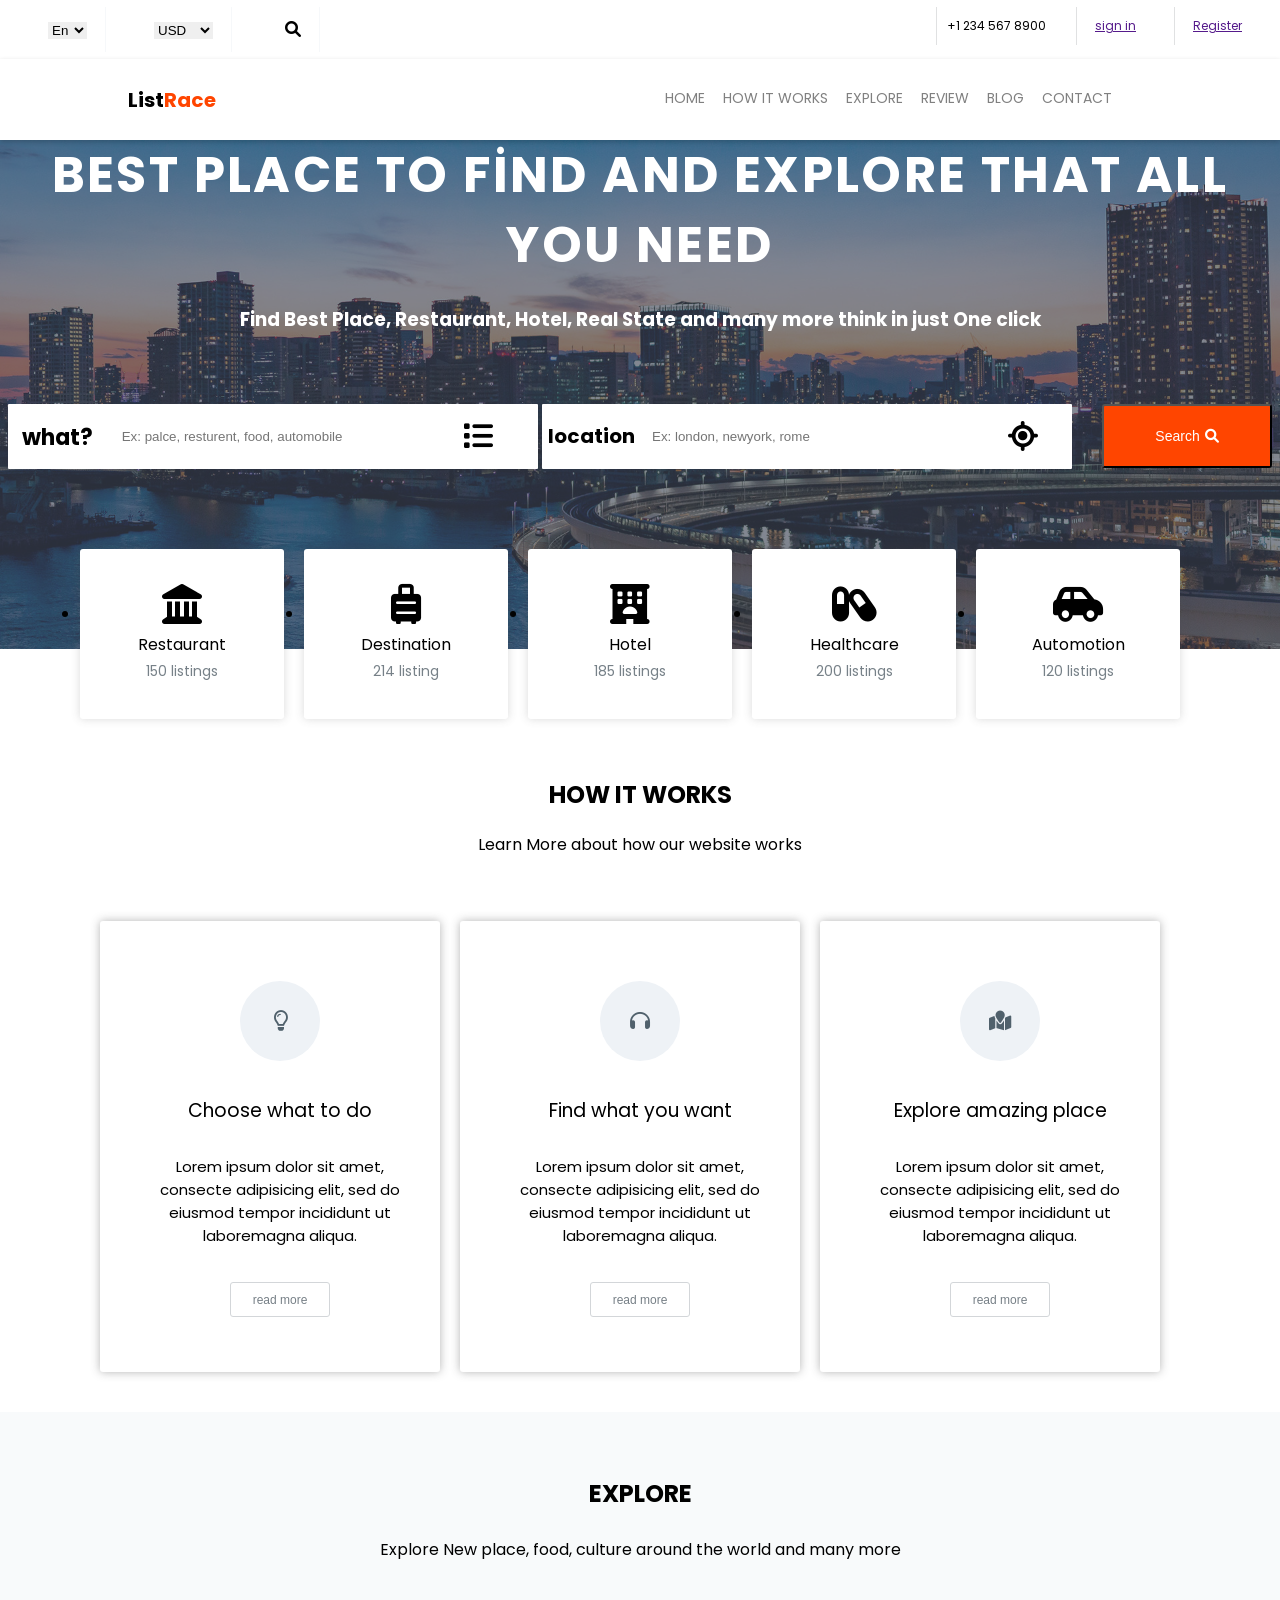
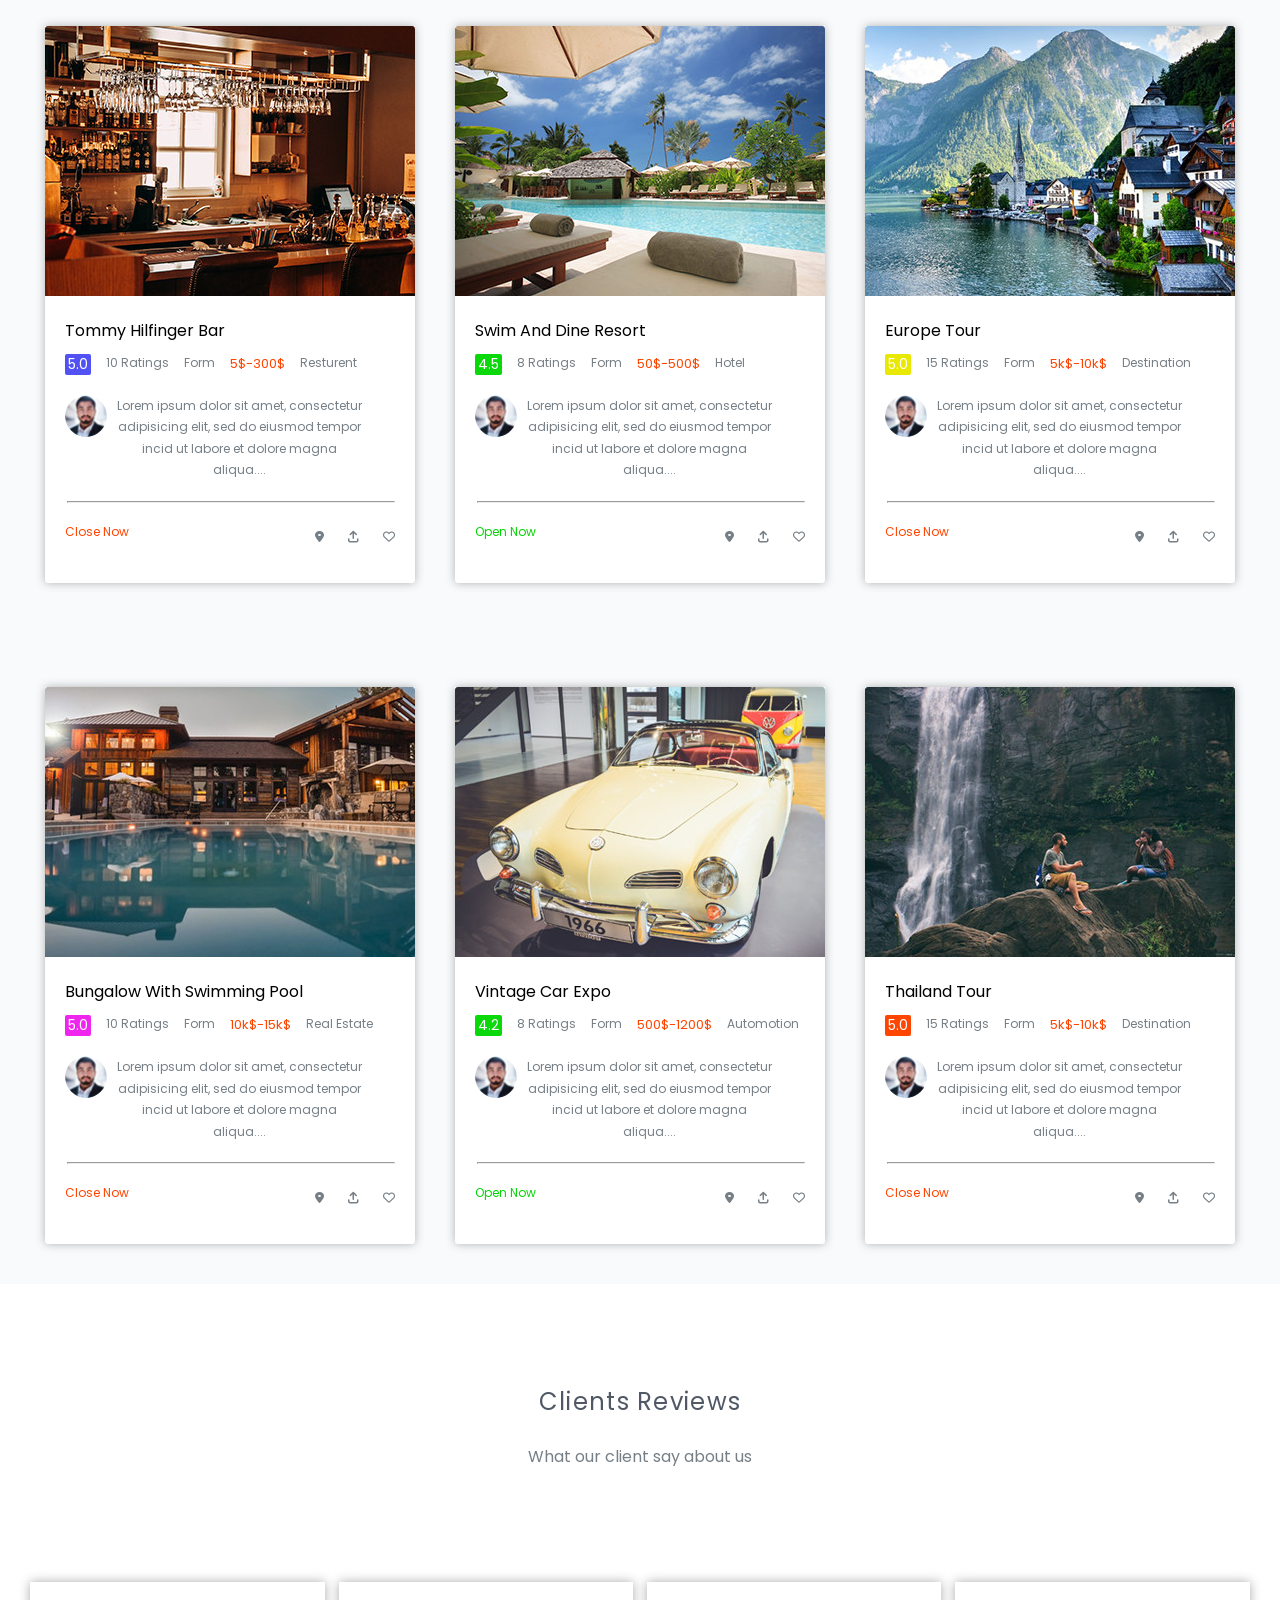
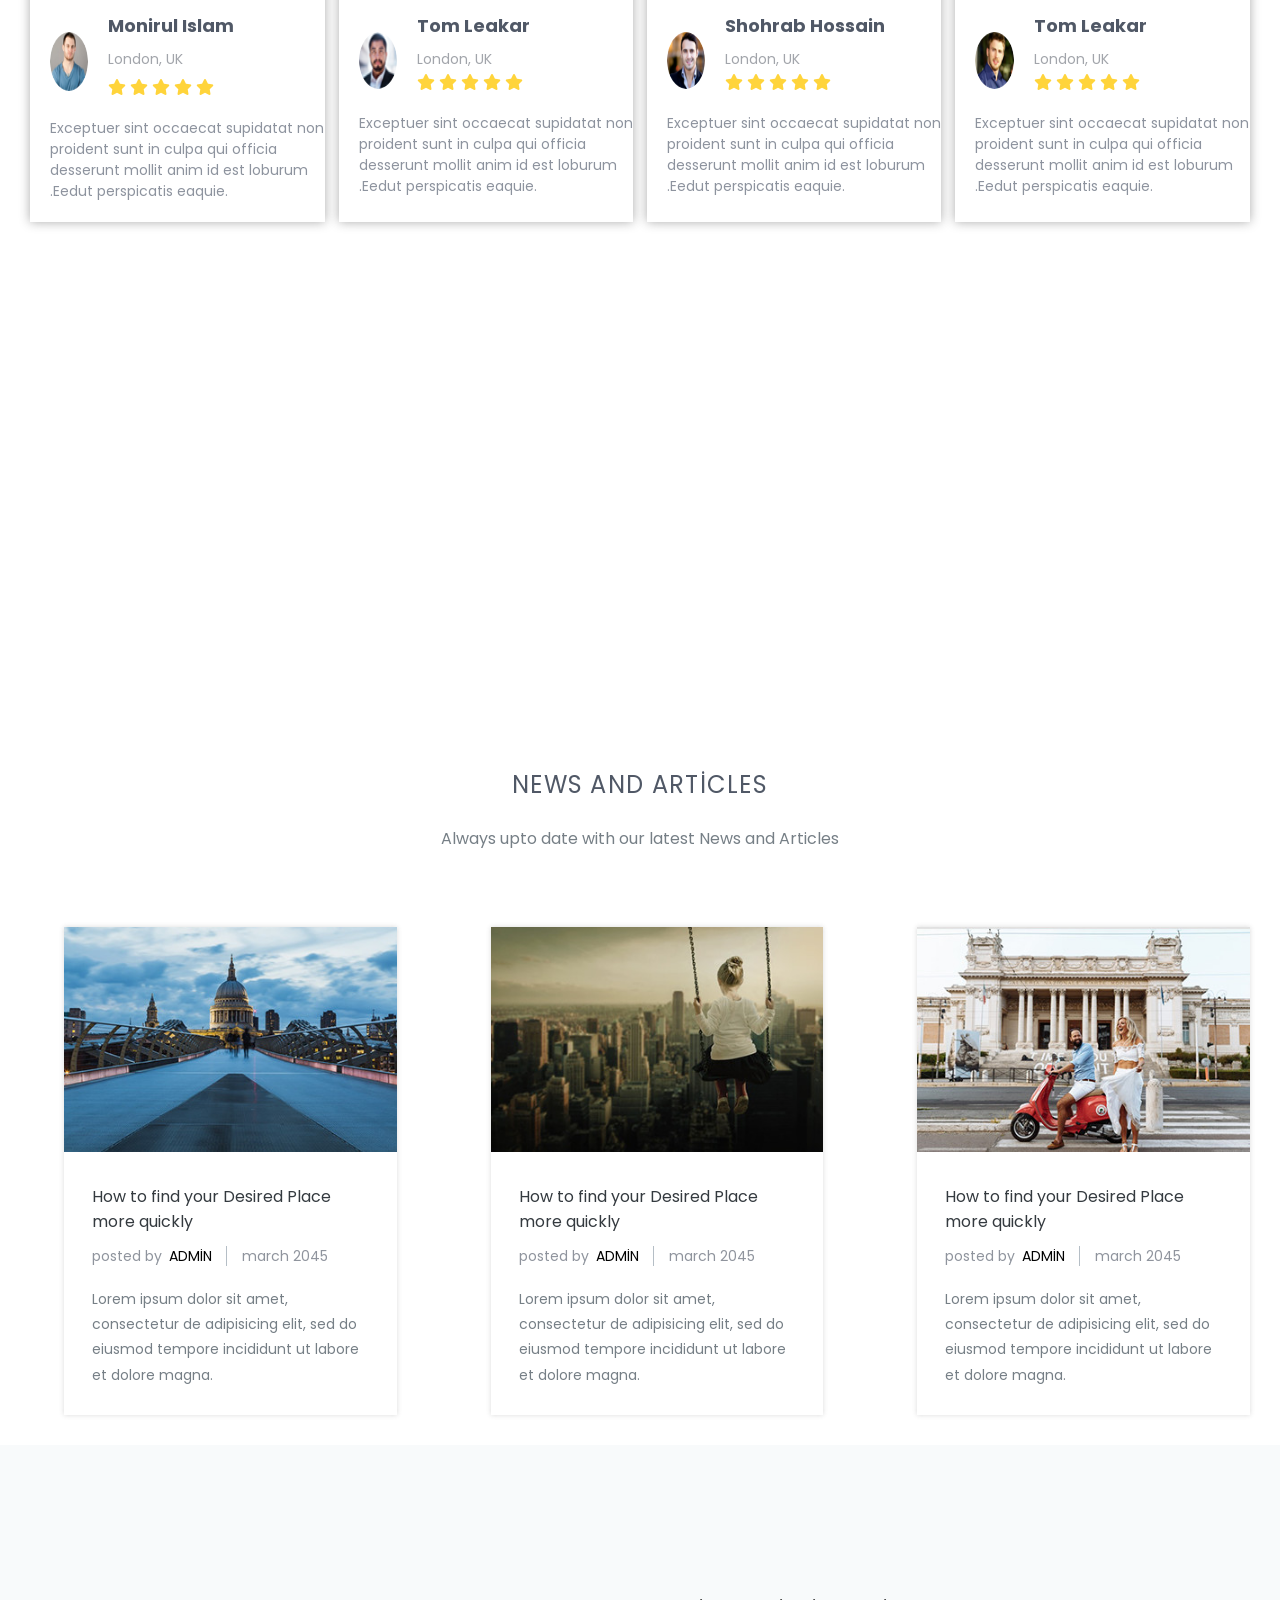
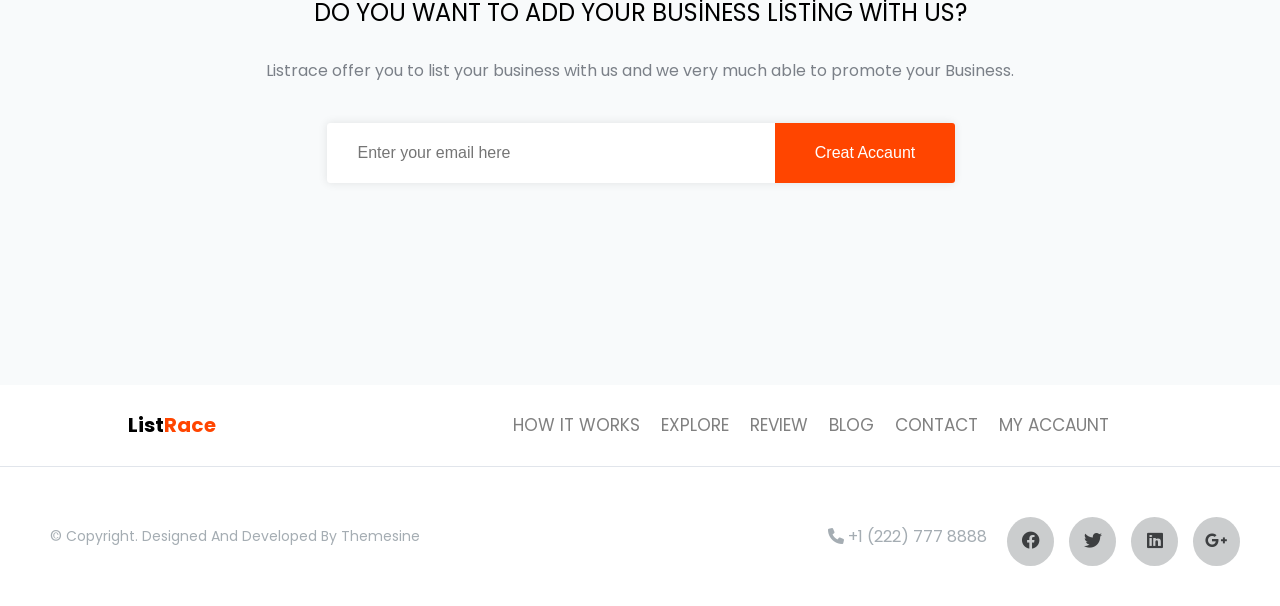
==== commit b0479a12: "responsivlik" ====
--- a/ListRace.html
+++ b/ListRace.html
@@ -172,7 +172,7 @@
         <div class="qutular2">
             <div class="altqutu2">
                <div class="qutu2">
-                    <img class="sekiliki" src="image/e1.jpg" alt="">
+                    <img class="sekiliki" src="image/e1.jpg" alt="" >
                     <div class="gorunme2">
                         <button class="gorunmee2">best rated</button>
                         <div class="Gorunme2">
--- a/ListRace.css
+++ b/ListRace.css
@@ -16,6 +16,8 @@
     font-style: normal;
 }
 body{
+    display: flex;
+    flex-direction: column;
     font-family: "Poppins";
 }
 
@@ -218,7 +220,7 @@
 .form1{
     height: 65px;
     width: 350px;
-    padding-left: 100px;
+    padding-left: 110px;
     padding-right: 70px;
     border:0;
     border-radius: 1px;
@@ -454,6 +456,7 @@
     transition: 1s;
 }
 .qutu2{
+    position: relative;
     background-color: white;
     padding-bottom: 35px;
     margin-left:20px;
@@ -467,8 +470,9 @@
 }
 .gorunme2 {
     display: flex;
-    justify-content: space-between;
-    transform: translate(-50%, -50%); 
+    position: absolute;
+    bottom:290px; 
+    transform: translateX(-50%, -50%); 
     opacity: 0; 
     transform: translateY(30px);
     transition: opacity 0.3s ease, transform 0.3s ease; 
@@ -478,6 +482,7 @@
     transform: translateY(0);
 }
 .gorunmee2 {
+    margin-left:7px;
     padding: 5px 5px;
     background-color:orangered;
     color:white;
@@ -494,8 +499,8 @@
     color: white;
 }
 .Gorunme2{
+    margin-left: 230px;
     bottom:54%;
-    left:310px;
     transform: translate(-50%, -50%); 
     opacity: 0; 
     transform: translateY(30px);
@@ -641,6 +646,7 @@
     display: flex;
     justify-content:space-between;
     margin-top: 20px;
+    padding-left: 20px;
 }
 .i2{
     margin-left: 180px;
@@ -762,13 +768,13 @@
     position: relative;
     display: flex;
     align-items: center;
+    justify-content: center;
     background: url(image/counter-banner.jpg) no-repeat fixed;
     background-position: center;
     background-size: cover;
     padding: 127px 0 120px;
 }
 .qutularyeddi{
-    margin-left: 10%;
     display: flex;
 }
 .LIST{
@@ -826,8 +832,6 @@
     margin-bottom: 30px;
     margin-right:30px;
     box-shadow: 0 0 5px rgba(71, 71, 71, .2);
-    transition: 3s;
-    height: auto;
     margin-left: 5%;
 }
 .ARTICLES:hover{
@@ -1050,17 +1054,35 @@
    }
    .altqutu2{
     display: block;
+    float: left;
    }
    .qutular2{
-    margin-left: 30%;
+    display: block;
+    float: left;
+   }
+   .gorunme2{
+    bottom: 300px;
+   }
+   .gorunmee2{
+    margin-left:7px;
+   }
+   .Gorunme2{
+    margin-left:205px;
    }
    .sekiliki{
     width:100%;
    } 
    .qutu2{
-    width:45%;
+    width:90%;
+    margin-left:60%;
    }
 
+}
+@media (max-width: 1130px){
+    .qutu2{
+        width:90%;
+        margin-left:40%;
+       }
 }
 @media (max-width: 1060px){
     .form1{
@@ -1101,6 +1123,14 @@
     .formlar{
         display:flex;
         flex-direction: column;
+    }
+    .qutular1{
+        display: block;
+    }
+    .qutu1{
+        width: 33.3%;
+        float: left;
+        margin-left: 70px;
     }
     .duyme1{
         margin-left: 60px;
@@ -1130,21 +1160,41 @@
     .qutu{
         margin-right: 10px;
     }
-    .altqutu2{
-        display: flex;
-        flex-direction:column;
+    .qutuson2{
+        padding-left:20px;
+    }
+    .i2{
+        margin-left: 0px;
+    }
+    .bes1{
+        margin-left:20px;
+    }
+    .bes2{
+        margin-left:20px;
+    }
+    .bes3{
+        margin-left:20px;
+    }
+    .bes4{
+        margin-left:20px;
+    }
+    .bes5{
+        margin-left:20px;
+    }
+    .bes6{
+        margin-left:20px;
+    }
+    .rating2{
+        margin-left:20px;
     }
     .sekiliki{
         width:100%;
     } 
-    .qutu2{
-        width:60%;
-    }
     .imgp{
-        margin-left: 30px;
+        margin-left:0px;
     }
     .tommy2{
-        margin-left: 30px;
+        margin-left: 20px;
     }
     .rating2{
         margin-left:10px;
@@ -1153,15 +1203,9 @@
         margin-left:10px;
     }
     .altiimg{
-        width:13%;
-        height: 13%;
+        width:15%;
+        height: 30%;
         border-radius:50%;
-    }
-    .qutularyeddi{
-        margin-left: 4%;
-    }
-    .qutularyeddi{
-        margin-left:4%;
     }
     .LISTS{
         display: flex;
@@ -1174,8 +1218,76 @@
     .LIST{
         margin-top: 30px;
     }
+    .qutularsekkiz{
+        display:block;
+        margin-left: 10%;
+    }
+    .ARTICLES{
+        width:35%;
+        float: left;
+    }
     .sira{
         margin-right: 50px;
+        margin-left: 50px;
+    }
+}
+@media (max-width:960px){
+    .qutu2{
+        margin-left:20%;
+    }
+}
+@media (max-width:885px){
+    .sonalton{
+        margin-left: 20%;
+    }
+}
+@media (max-width:860px){
+    .qutu2{
+        margin-left:10%;
+    }
+}
+@media (max-width: 850px){
+    .best{
+        font-size: 25px;
+        padding-left: 150px;
+        padding-right: 150px;
+        padding-top: 50px;
+    }
+    .find{
+        font-size: 18px;
+        font-weight: 200;
+    }
+    .k{
+        font-size: 40px;
+    }
+    .listing{
+        font-size: 18px;
+    }
+}
+@media (max-width: 796px){
+    .qutular2{
+        display: flex;
+        flex-direction: column;
+        align-items: center;
+    }
+    .qutu2{
+        width: 100%;
+        margin-left: 0%;
+    }
+    .gorunme2{
+        margin-left:7px;
+    }
+    .Gorunme2{
+        margin-left: 240px;
+    }
+    .qutularsekkiz{
+        display: flex;
+        flex-direction: column;
+        align-items: center;
+        margin-left: 0;
+    }
+    .ARTICLES{
+        width: 50%;
     }
 }
 @media (max-width: 768px) {
@@ -1235,14 +1347,12 @@
         width:135px;
     }
     .qutular1{
-        display: block;
-        margin-left:20%;
+        display:flex;
+        flex-direction: column;
+        align-items: center;
     }
     .qutu1{
-        width:70% ;
-    }
-    .qutu2{
-        width: 60%;
+        width:50% ;
     }
     .imgp{
         margin-left:15px;
@@ -1252,32 +1362,27 @@
         flex-direction: column;
     }
     .REVIEW{
-        width:40%;
-        margin-left:200px;
-    }
-    .qutularsekkiz{
-        display: flex;
-        flex-direction: column;
-        margin-left:20%;
-        width: 70%;
-    }
+        width:60%;
+        margin-left:150px;
+    }
+}
+@media (max-width:885px){
+    .sonalton{
+        margin-left: 10%;
+    }
+@media (max-width: 660px){
     .sira{
-        display: flex;
-        flex-direction: column;
-        margin-right: 30px;
-    }
-}
-
+        display: block;
+        float: left;
+    }
+}
 @media (max-width: 601px){
-    .qutu2{
-        width:85%;
-        margin-left: -30px;
-    }
-    .qutuson2{
-        margin-left: 10px;
+    .explorep2{
+        font-size: 15px;
+        padding-left: 25px;
+        padding-right: 25px;
     }
     .imgp{
-        margin-left: ;
         display: flex;
     }
     .img2{
@@ -1288,10 +1393,14 @@
         font-size: 10px;
     }
     .REVIEW{
-        margin-left:140px;
+        margin-left:100px;
     }
     .inputcontact{
-        width: 90%;
+        width: 70%;
+    }
+    .buttoncontact{
+        position: relative;
+        margin-top: 20px;
     }
     .register{
         padding: 5px 9px;
@@ -1301,6 +1410,9 @@
     }
     .select-opt{
         padding: 5px 9px;
+    }
+    .ARTICLES{
+        width: 70%;
     }
 }
   
@@ -1332,15 +1444,23 @@
     .Restaurant{
         font-size: 12px;
     }
+    .form1{
+        width:190px;
+    }
+    .fa-list{
+        margin-top:46px;
+        margin-left:340px;
+    }
+    .fa-location-crosshairs{
+        margin-top: 145px;
+        margin-left:335px;
+    }
 }
 @media( max-width:400px){
     .menus{
         display: flex;
         justify-content: center;
     }
-    .i2{
-        margin-left: 30px;
-    }
 }
 @media (max-width:391px){
     .form1{
